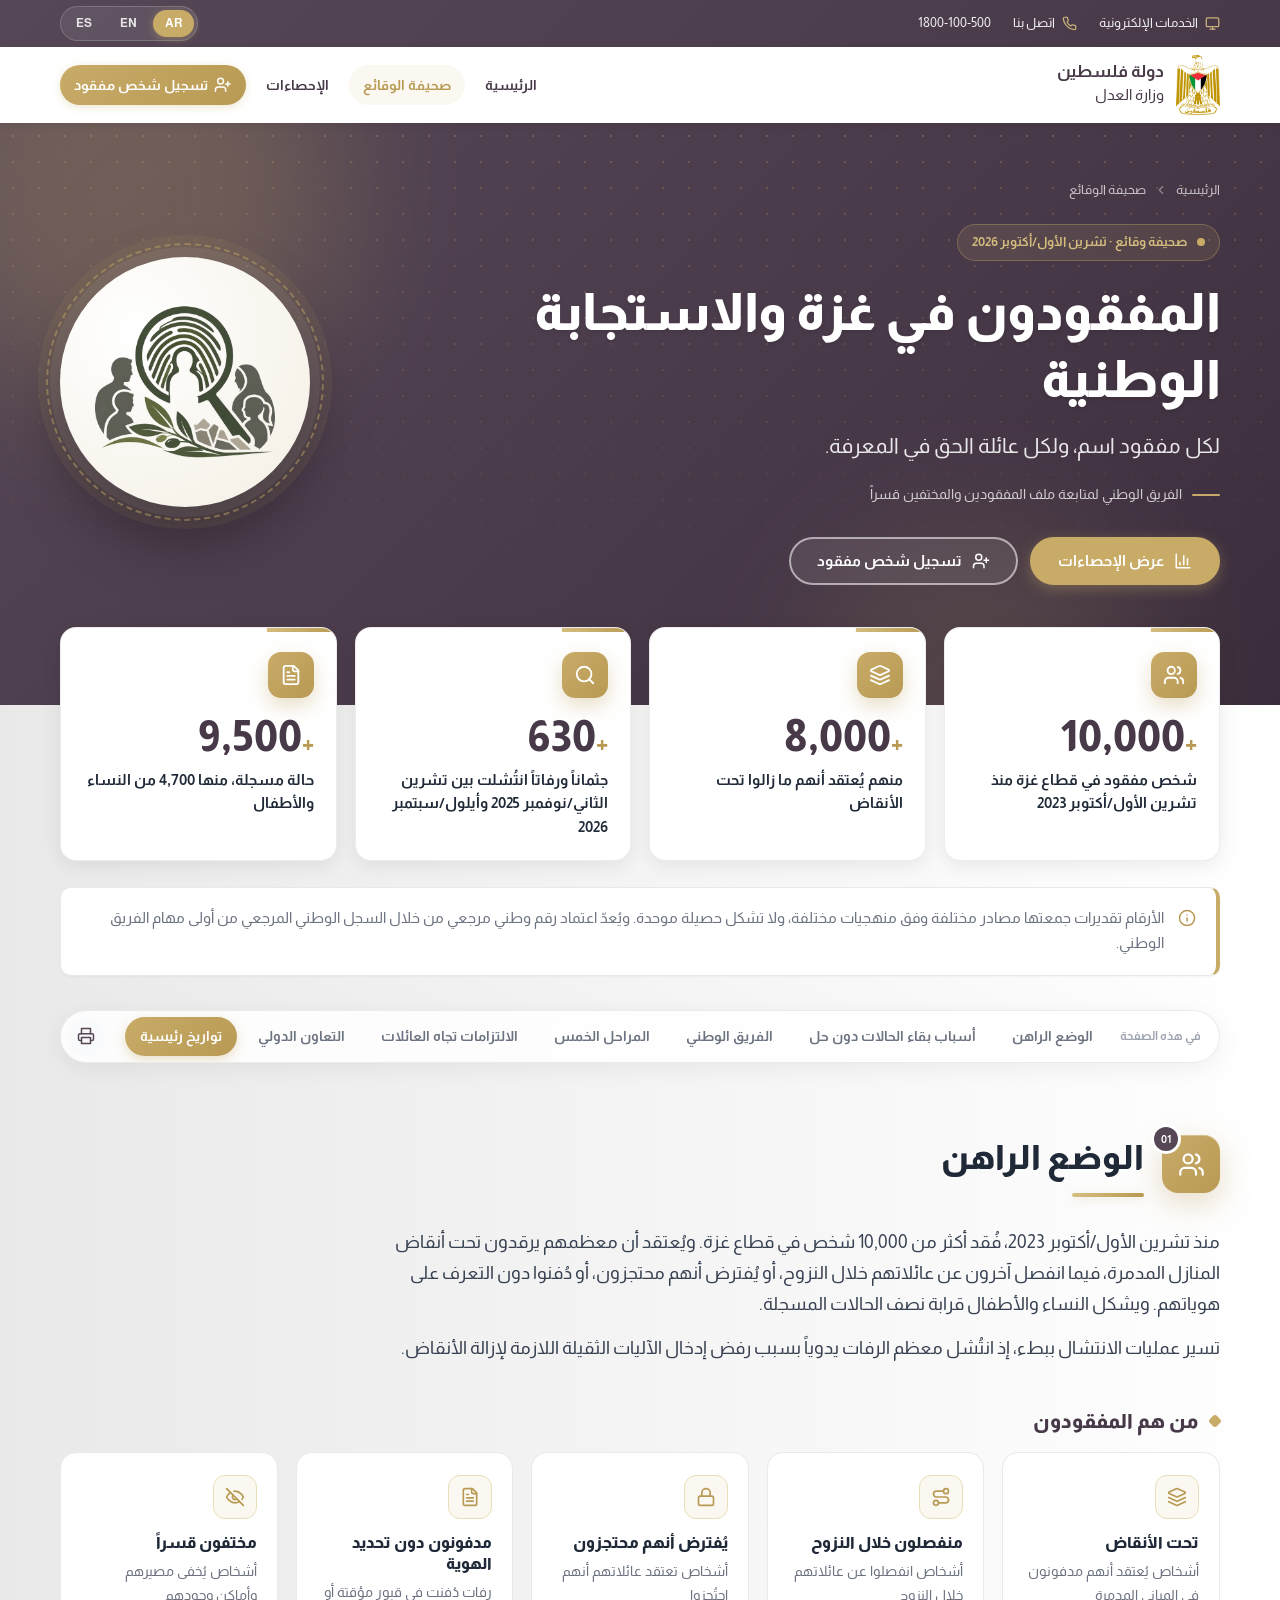
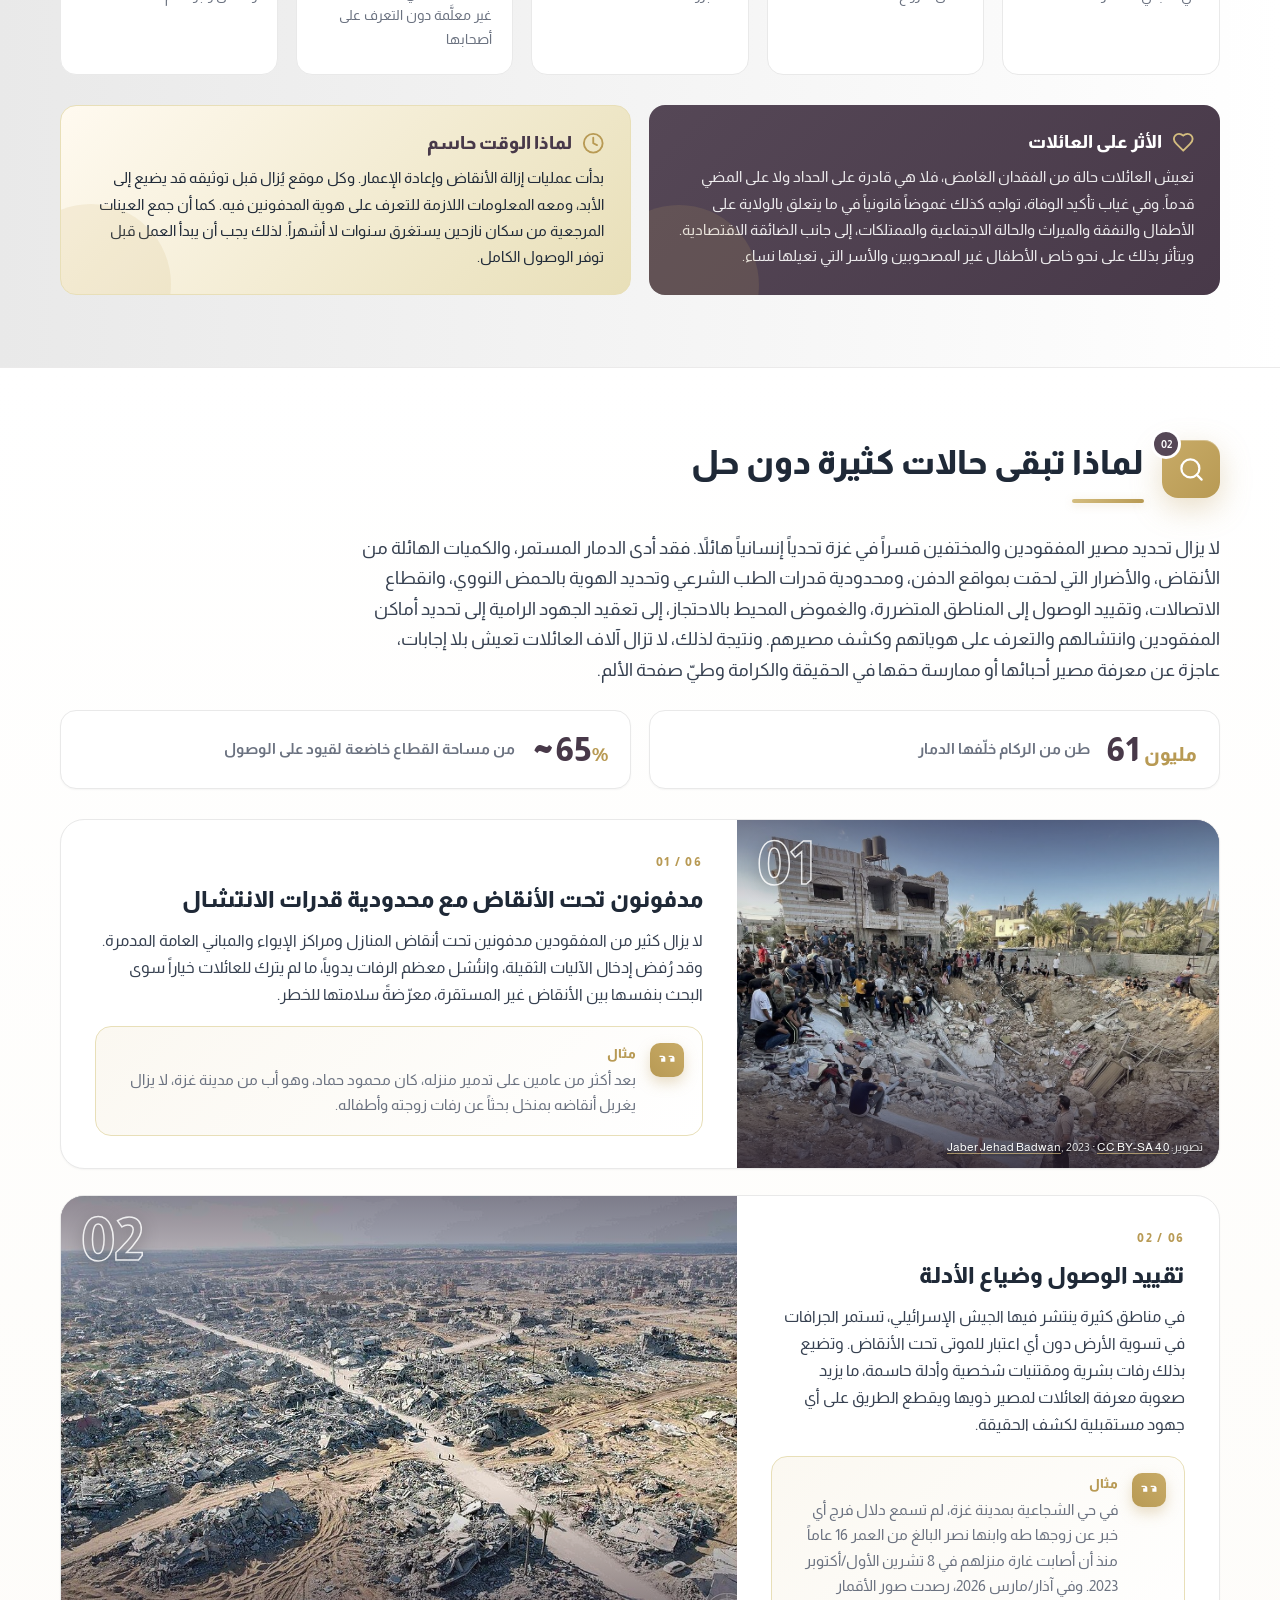
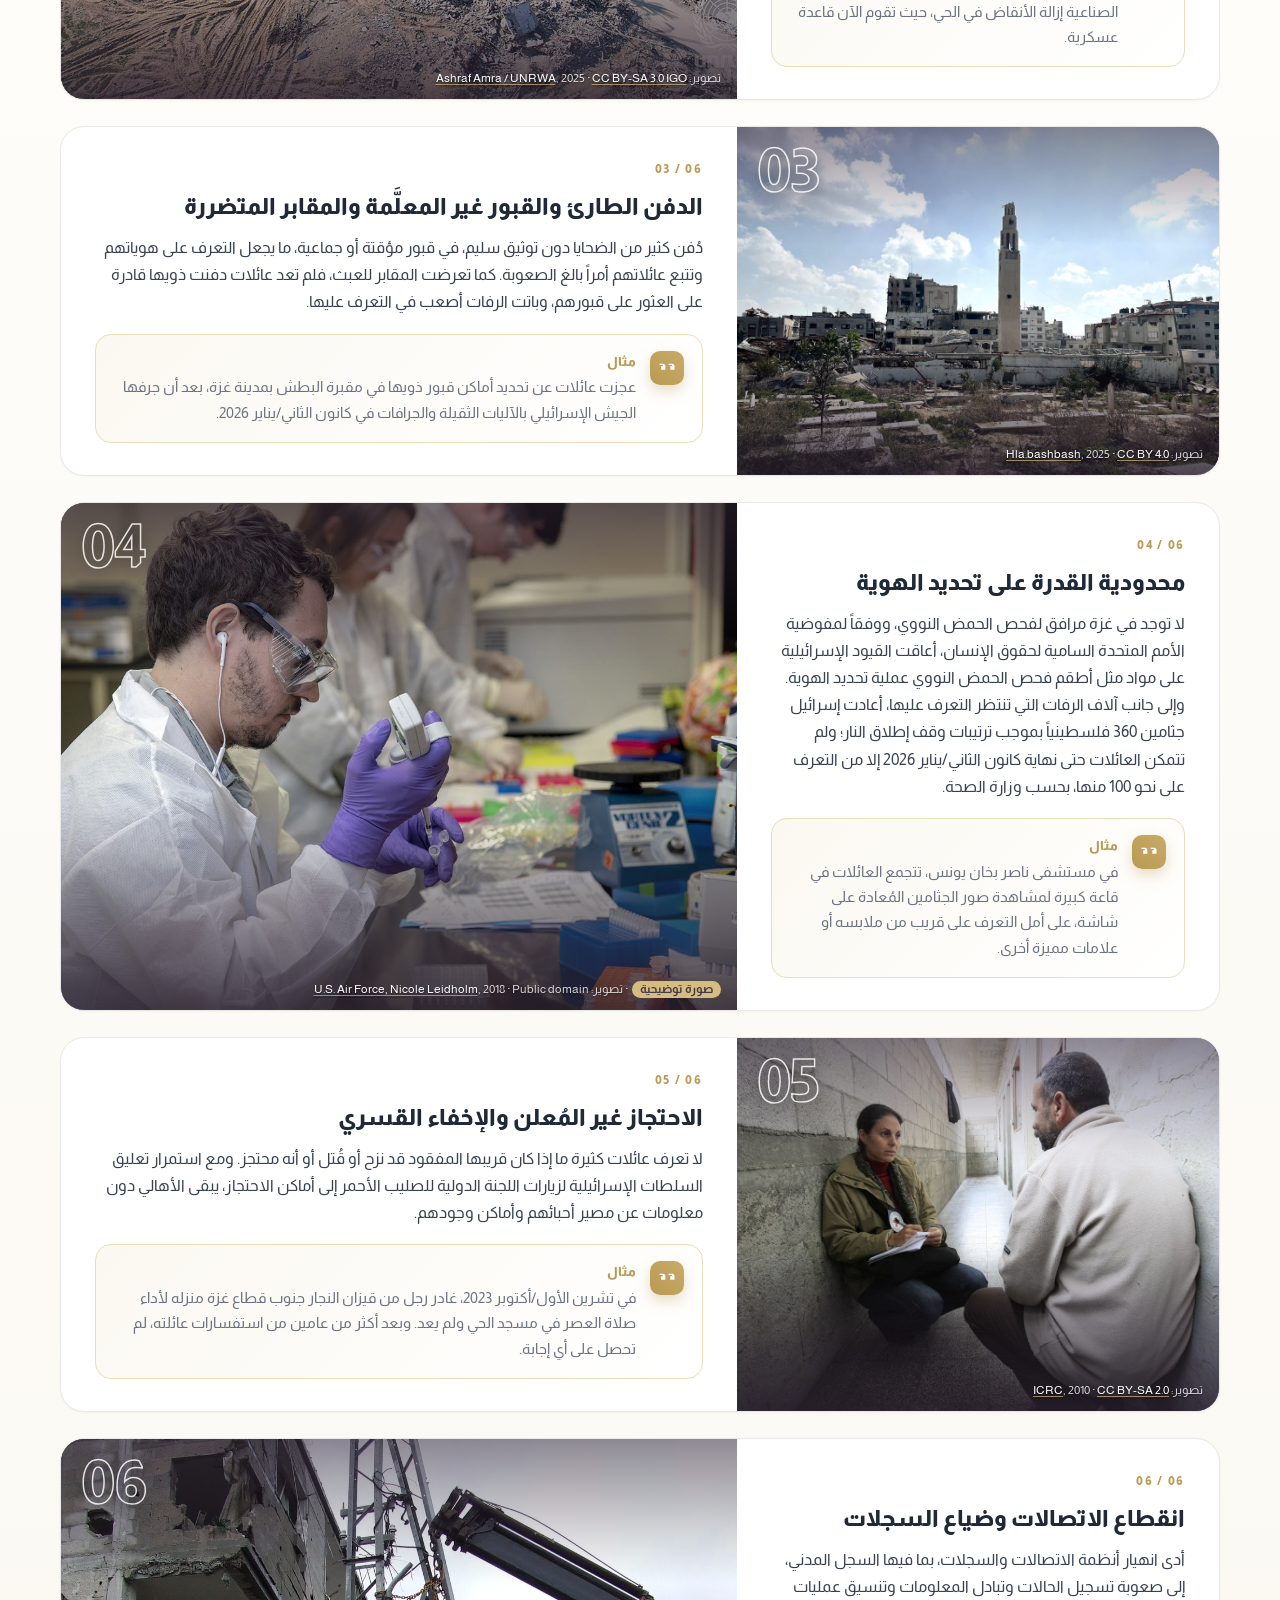
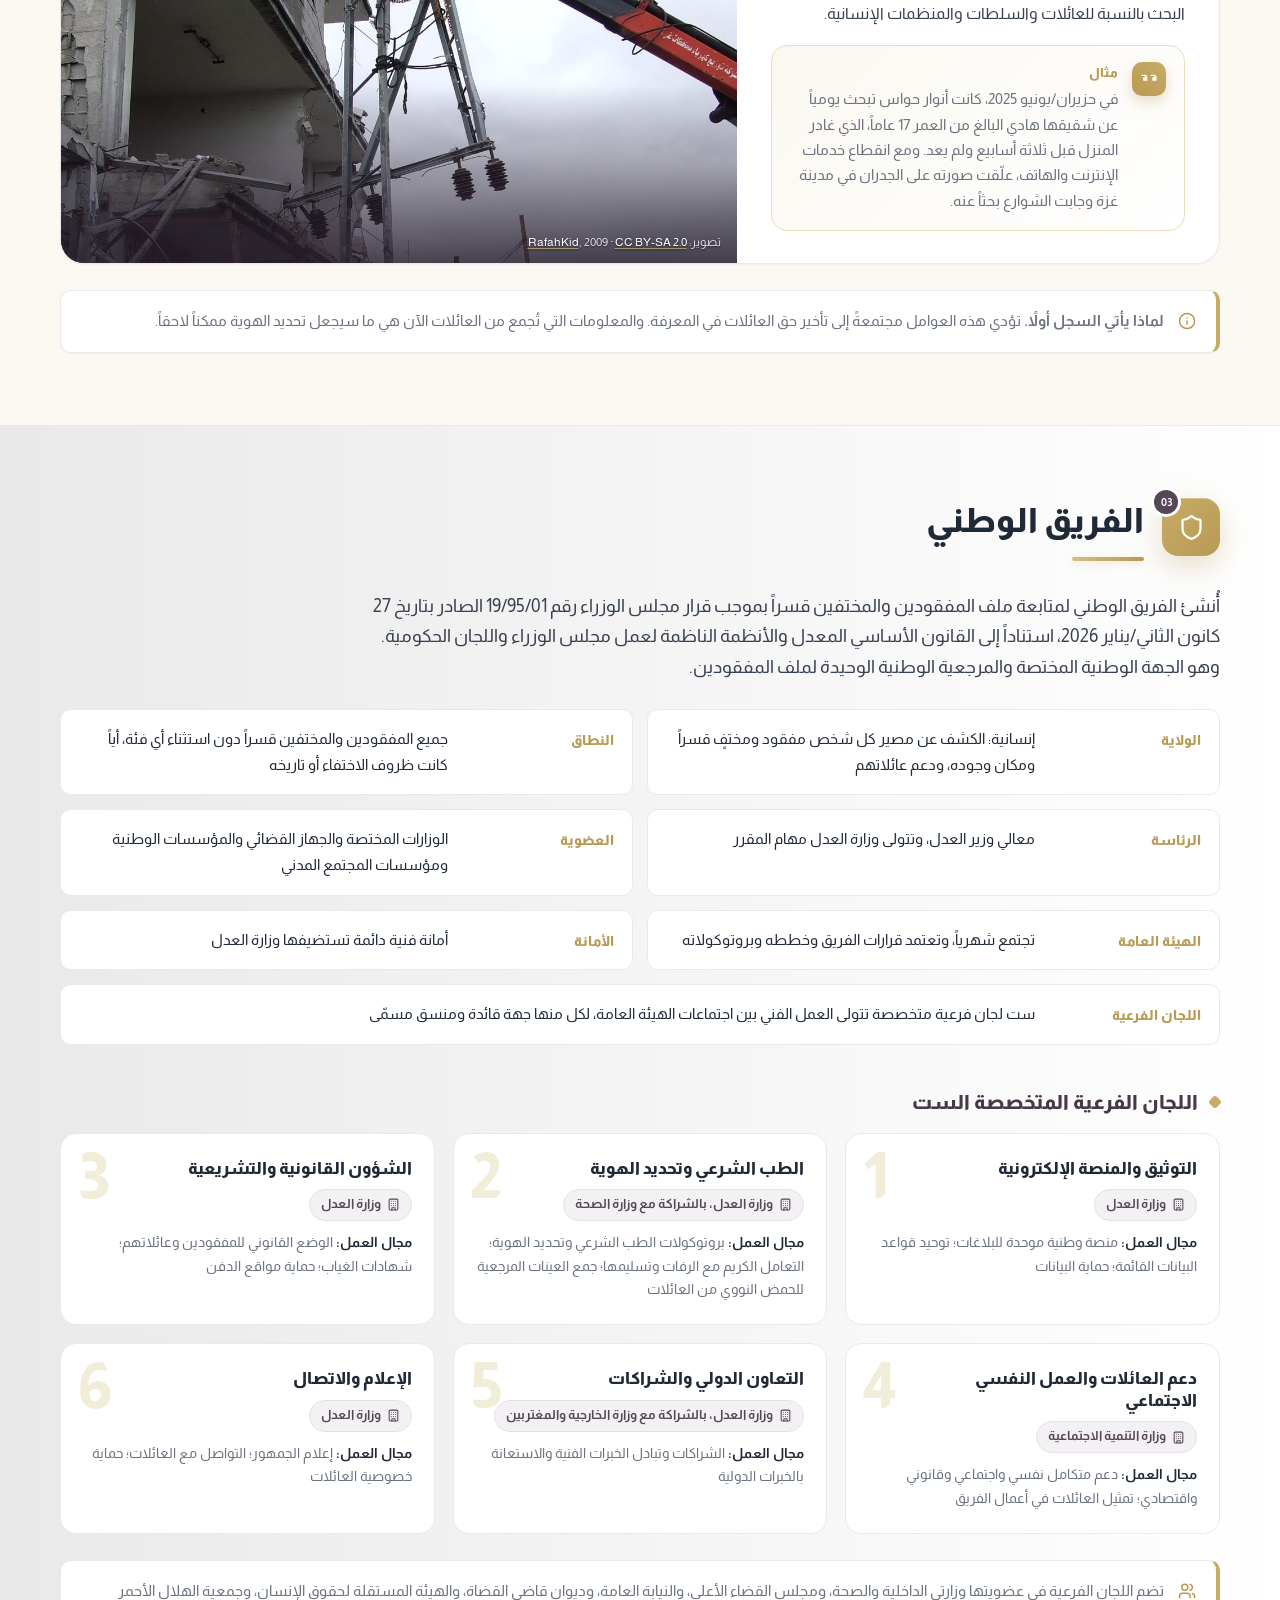
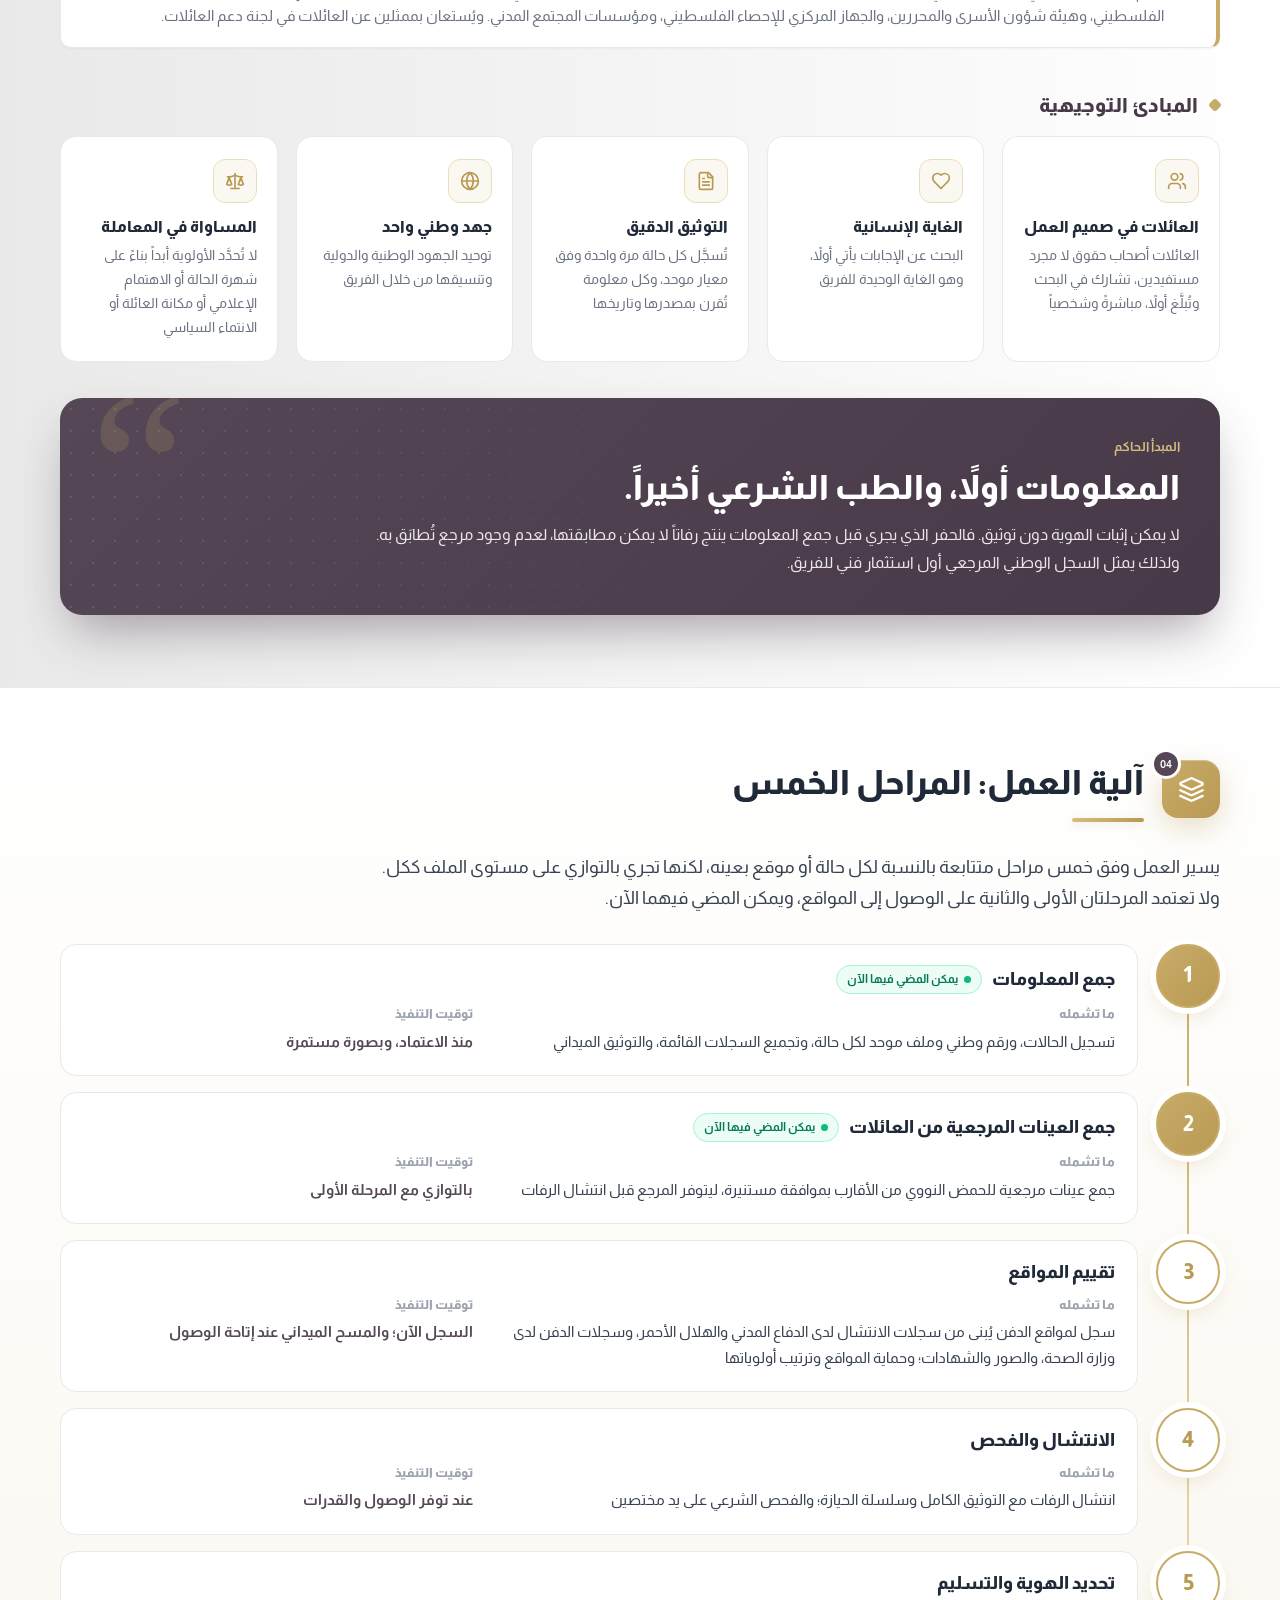
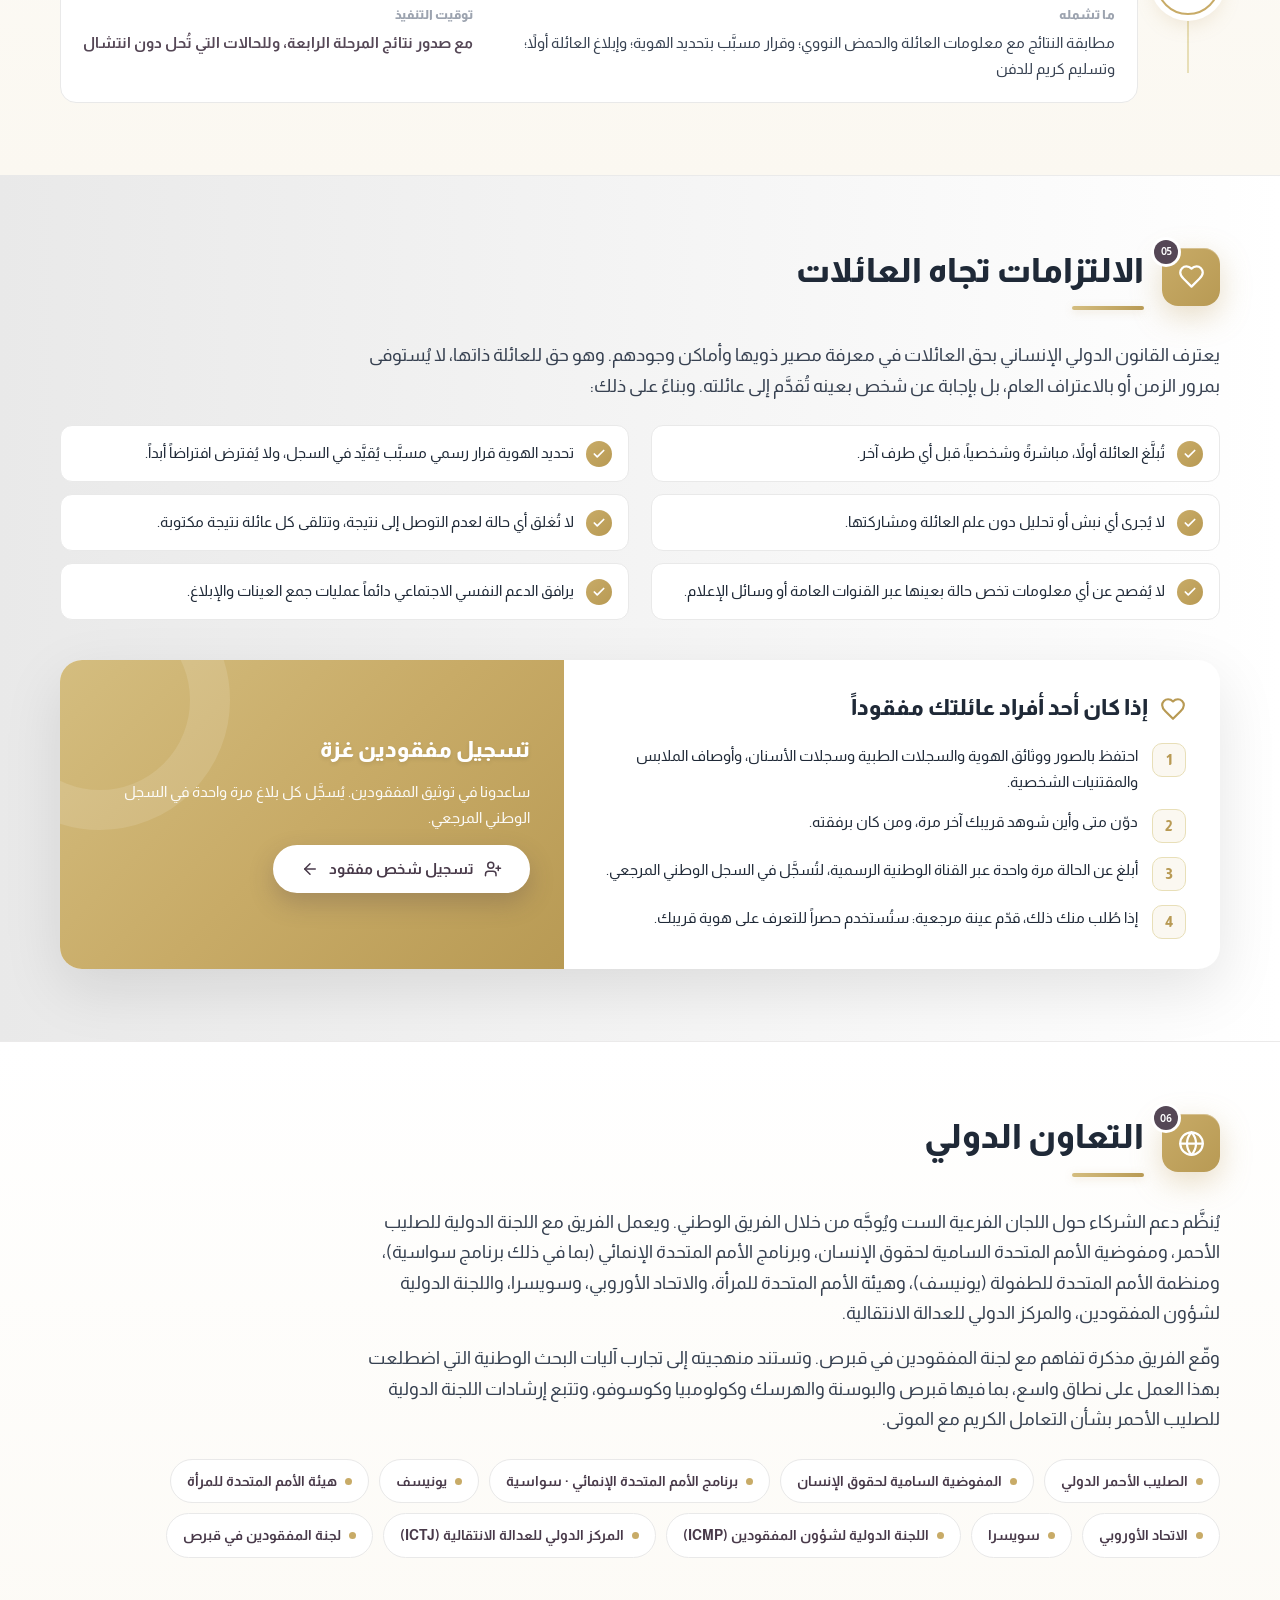
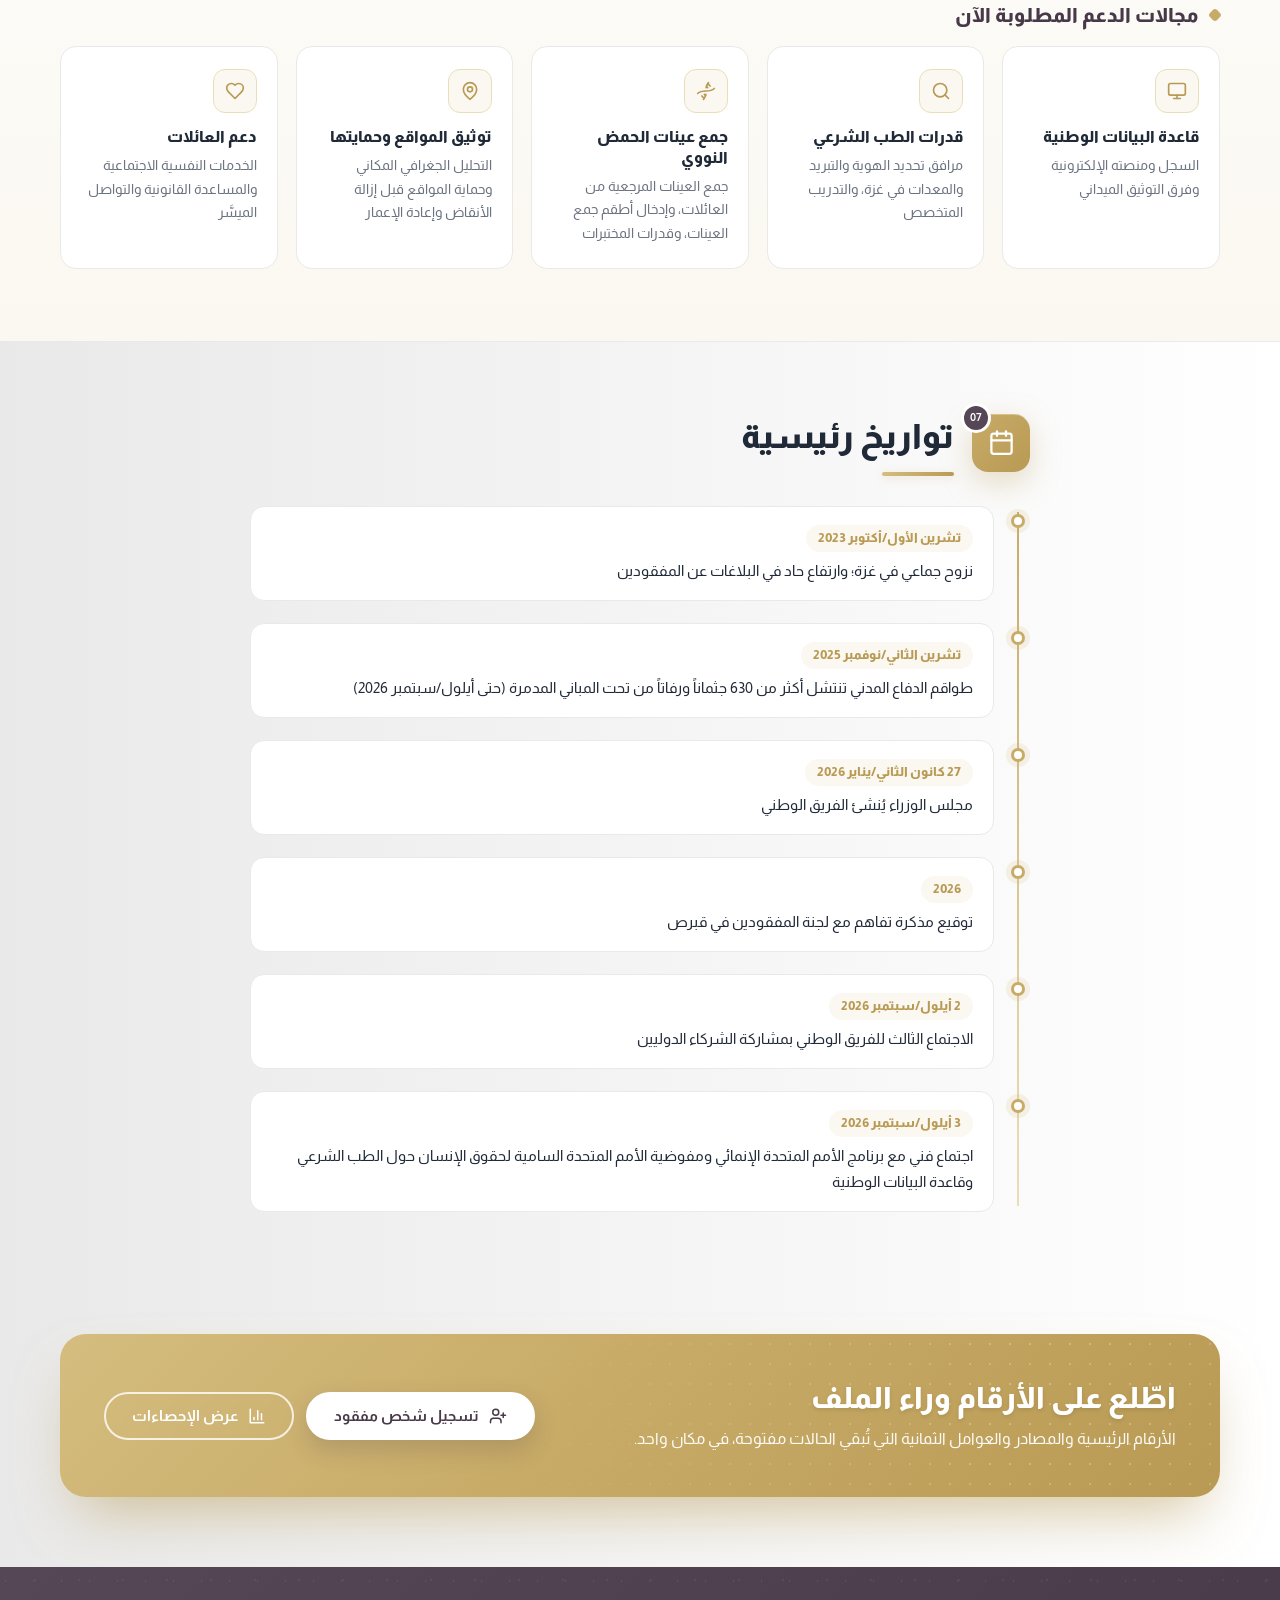
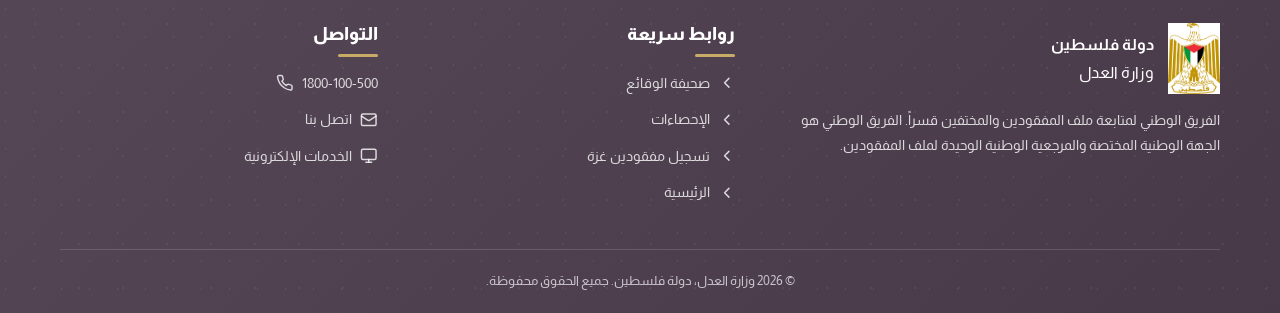
==== national-team-missing-persons/index.html @ a4e30861 "Temporary preview of the National Team missing persons pages" ====
<!doctype html>
<html lang="ar" dir="rtl">
<head>
<meta charset="utf-8">
<meta name="robots" content="noindex, nofollow">
<meta name="viewport" content="width=device-width, initial-scale=1">
<title>المفقودون في غزة: صحيفة وقائع | وزارة العدل, دولة فلسطين</title>
<meta name="description" content="صحيفة وقائع حول المفقودين في غزة والاستجابة الوطنية التي يقودها الفريق الوطني لمتابعة ملف المفقودين والمختفين قسراً، وزارة العدل، دولة فلسطين.">
<meta name="theme-color" content="#554756">
<meta property="og:title" content="المفقودون في غزة: صحيفة وقائع">
<meta property="og:description" content="صحيفة وقائع حول المفقودين في غزة والاستجابة الوطنية التي يقودها الفريق الوطني لمتابعة ملف المفقودين والمختفين قسراً، وزارة العدل، دولة فلسطين.">
<meta property="og:image" content="../assets/img/national-team-logo.png">
<link rel="canonical" href="https://moj.pna.ps/national-team-missing-persons">
<link rel="alternate" hreflang="ar" href="https://moj.pna.ps/national-team-missing-persons">
<link rel="alternate" hreflang="en" href="https://moj.pna.ps/en/national-team-missing-persons">
<link rel="alternate" hreflang="es" href="https://moj.pna.ps/es/national-team-missing-persons">
<link rel="alternate" hreflang="x-default" href="https://moj.pna.ps/national-team-missing-persons">
<link rel="icon" href="../assets/img/coat-of-arms.png">
<!-- Almarai is already self-hosted on moj.pna.ps; this link is only for standalone use -->
<link rel="preconnect" href="https://fonts.googleapis.com">
<link rel="preconnect" href="https://fonts.gstatic.com" crossorigin>
<link rel="stylesheet" href="https://fonts.googleapis.com/css2?family=Almarai:wght@300;400;700;800&display=swap">
<link rel="stylesheet" href="../assets/css/missing-persons.css">
<script src="../assets/js/missing-persons.js" defer></script>
<style>html{scroll-behavior:smooth}body{margin:0;background:#fff}</style>
</head>
<body>
<div class="mp" lang="ar" dir="rtl" data-locale="en-US">
<div class="mp-progress" aria-hidden="true"><span></span></div>
<a class="mp-skip" href="#mp-content">انتقل إلى المحتوى</a>
<!-- SHELL:START (standalone header; remove when the page is placed inside the site layout) -->
<div class="mp-topbar"><div class="mp-container">
  <div class="mp-topbar-links">
    <a href="https://eservices.moj.pna.ps" rel="noopener"><svg class="mp-icon" viewBox="0 0 24 24" aria-hidden="true" focusable="false"><rect width="20" height="14" x="2" y="3" rx="2"/><path d="M8 21h8"/><path d="M12 17v4"/></svg>الخدمات الإلكترونية</a>
    <a href="https://moj.pna.ps/Contact-Us"><svg class="mp-icon" viewBox="0 0 24 24" aria-hidden="true" focusable="false"><path d="M22 16.92v3a2 2 0 0 1-2.18 2 19.79 19.79 0 0 1-8.63-3.07 19.5 19.5 0 0 1-6-6 19.79 19.79 0 0 1-3.07-8.67A2 2 0 0 1 4.11 2h3a2 2 0 0 1 2 1.72 12.84 12.84 0 0 0 .7 2.81 2 2 0 0 1-.45 2.11L8.09 9.91a16 16 0 0 0 6 6l1.27-1.27a2 2 0 0 1 2.11-.45 12.84 12.84 0 0 0 2.81.7A2 2 0 0 1 22 16.92z"/></svg>اتصل بنا</a>
    <a href="tel:1800100500" dir="ltr">1800-100-500</a>
  </div>
  <nav class="mp-lang" aria-label="اللغة"><a href="../national-team-missing-persons/" hreflang="ar" lang="ar" aria-current="true" title="العربية">AR</a><a href="../en/national-team-missing-persons/" hreflang="en" lang="en" title="English">EN</a><a href="../es/national-team-missing-persons/" hreflang="es" lang="es" title="Español">ES</a></nav>
</div></div>
<header class="mp-header"><div class="mp-container">
  <a class="mp-brand" href="https://moj.pna.ps/"><img src="../assets/img/coat-of-arms.png" alt="" width="44" height="60"><span><strong>دولة فلسطين</strong><span>وزارة العدل</span></span></a>
  <nav class="mp-nav" aria-label="الرئيسية">
    <a href="https://moj.pna.ps/">الرئيسية</a>
    <a href="../national-team-missing-persons/" aria-current="page">صحيفة الوقائع</a>
    <a href="../national-team-missing-persons-statistics/">الإحصاءات</a>
    <a class="mp-nav-cta" href="https://moj.pna.ps/gaza-lost-people"><svg class="mp-icon" viewBox="0 0 24 24" aria-hidden="true" focusable="false"><path d="M16 21v-2a4 4 0 0 0-4-4H6a4 4 0 0 0-4 4v2"/><circle cx="9" cy="7" r="4"/><path d="M19 8v6"/><path d="M22 11h-6"/></svg><span>تسجيل شخص مفقود</span></a>
  </nav>
</div></header>
<!-- SHELL:END -->

<section class="mp-hero">
  <span class="mp-hero-glow g1"></span><span class="mp-hero-glow g2"></span>
  <div class="mp-container">
    <div class="mp-hero-text">
      <nav class="mp-crumbs" aria-label="breadcrumb"><a href="https://moj.pna.ps/">الرئيسية</a><svg class="mp-icon mp-flip" viewBox="0 0 24 24" aria-hidden="true" focusable="false"><path d="m9 18 6-6-6-6"/></svg><span aria-current="page">صحيفة الوقائع</span></nav>
      <span class="mp-eyebrow">صحيفة وقائع · تشرين الأول/أكتوبر 2026</span>
      <h1>المفقودون في غزة والاستجابة الوطنية</h1>
      <p class="mp-hero-tag">لكل مفقود اسم، ولكل عائلة الحق في المعرفة.</p>
      <p class="mp-hero-team">الفريق الوطني لمتابعة ملف المفقودين والمختفين قسراً</p>
      <div class="mp-hero-actions"><a class="mp-btn" href="../national-team-missing-persons-statistics/"><svg class="mp-icon" viewBox="0 0 24 24" aria-hidden="true" focusable="false"><path d="M3 3v18h18"/><path d="M18 17V9"/><path d="M13 17V5"/><path d="M8 17v-3"/></svg>عرض الإحصاءات</a><a class="mp-btn mp-btn-ghost" href="https://moj.pna.ps/gaza-lost-people"><svg class="mp-icon" viewBox="0 0 24 24" aria-hidden="true" focusable="false"><path d="M16 21v-2a4 4 0 0 0-4-4H6a4 4 0 0 0-4 4v2"/><circle cx="9" cy="7" r="4"/><path d="M19 8v6"/><path d="M22 11h-6"/></svg>تسجيل شخص مفقود</a></div>
      
    </div>
    <div class="mp-hero-logo-wrap"><div class="mp-hero-logo"><picture><source srcset="../assets/img/national-team-logo.webp" type="image/webp"><img src="../assets/img/national-team-logo.png" alt="الفريق الوطني لمتابعة ملف المفقودين والمختفين قسراً" width="560" height="560"></picture></div></div>
  </div>
</section>
<div class="mp-container">
  <div class="mp-kpis"><article class="mp-kpi" data-reveal style="--i:0"><div class="mp-kpi-icon"><svg class="mp-icon" viewBox="0 0 24 24" aria-hidden="true" focusable="false"><path d="M16 21v-2a4 4 0 0 0-4-4H6a4 4 0 0 0-4 4v2"/><circle cx="9" cy="7" r="4"/><path d="M22 21v-2a4 4 0 0 0-3-3.87"/><path d="M16 3.13a4 4 0 0 1 0 7.75"/></svg></div><span class="mp-num" data-count="10000" data-prefix="" data-suffix="+">10,000<small>+</small></span><p class="mp-kpi-label">شخص مفقود في قطاع غزة منذ تشرين الأول/أكتوبر 2023</p></article><article class="mp-kpi" data-reveal style="--i:1"><div class="mp-kpi-icon"><svg class="mp-icon" viewBox="0 0 24 24" aria-hidden="true" focusable="false"><path d="m12.83 2.18a2 2 0 0 0-1.66 0L2.6 6.08a1 1 0 0 0 0 1.83l8.58 3.91a2 2 0 0 0 1.66 0l8.58-3.9a1 1 0 0 0 0-1.83Z"/><path d="m22 17.65-9.17 4.16a2 2 0 0 1-1.66 0L2 17.65"/><path d="m22 12.65-9.17 4.16a2 2 0 0 1-1.66 0L2 12.65"/></svg></div><span class="mp-num" data-count="8000" data-prefix="" data-suffix="+">8,000<small>+</small></span><p class="mp-kpi-label">منهم يُعتقد أنهم ما زالوا تحت الأنقاض</p></article><article class="mp-kpi" data-reveal style="--i:2"><div class="mp-kpi-icon"><svg class="mp-icon" viewBox="0 0 24 24" aria-hidden="true" focusable="false"><circle cx="11" cy="11" r="8"/><path d="m21 21-4.3-4.3"/></svg></div><span class="mp-num" data-count="630" data-prefix="" data-suffix="+">630<small>+</small></span><p class="mp-kpi-label">جثماناً ورفاتاً انتُشلت بين تشرين الثاني/نوفمبر 2025 وأيلول/سبتمبر 2026</p></article><article class="mp-kpi" data-reveal style="--i:3"><div class="mp-kpi-icon"><svg class="mp-icon" viewBox="0 0 24 24" aria-hidden="true" focusable="false"><path d="M15 2H6a2 2 0 0 0-2 2v16a2 2 0 0 0 2 2h12a2 2 0 0 0 2-2V7Z"/><path d="M14 2v4a2 2 0 0 0 2 2h4"/><path d="M16 13H8"/><path d="M16 17H8"/><path d="M10 9H8"/></svg></div><span class="mp-num" data-count="9500" data-prefix="" data-suffix="+">9,500<small>+</small></span><p class="mp-kpi-label">حالة مسجلة، منها 4,700 من النساء والأطفال</p></article></div>
  <p class="mp-note" data-reveal><svg class="mp-icon" viewBox="0 0 24 24" aria-hidden="true" focusable="false"><circle cx="12" cy="12" r="10"/><path d="M12 16v-4"/><path d="M12 8h.01"/></svg><span>الأرقام تقديرات جمعتها مصادر مختلفة وفق منهجيات مختلفة، ولا تشكل حصيلة موحدة. ويُعدّ اعتماد رقم وطني مرجعي من خلال السجل الوطني المرجعي من أولى مهام الفريق الوطني.</span></p>
</div>
<nav class="mp-toc" aria-label="في هذه الصفحة"><div class="mp-container"><div class="mp-toc-inner"><span class="mp-toc-label">في هذه الصفحة</span><a href="#situation">الوضع الراهن</a><a href="#unresolved">أسباب بقاء الحالات دون حل</a><a href="#national-team">الفريق الوطني</a><a href="#phases">المراحل الخمس</a><a href="#families">الالتزامات تجاه العائلات</a><a href="#cooperation">التعاون الدولي</a><a href="#key-dates">تواريخ رئيسية</a><span class="mp-toc-tools"><button type="button" class="mp-iconbtn" data-print title="طباعة / حفظ بصيغة PDF" aria-label="طباعة / حفظ بصيغة PDF"><svg class="mp-icon" viewBox="0 0 24 24" aria-hidden="true" focusable="false"><path d="M6 9V2h12v7"/><path d="M6 18H4a2 2 0 0 1-2-2v-5a2 2 0 0 1 2-2h16a2 2 0 0 1 2 2v5a2 2 0 0 1-2 2h-2"/><rect x="6" y="14" width="12" height="8"/></svg></button></span></div></div></nav>
<main id="mp-content" class="mp-main">
<section id="situation" class="mp-section"><div class="mp-container">
  <div class="mp-head" data-reveal><div class="mp-head-icon"><svg class="mp-icon" viewBox="0 0 24 24" aria-hidden="true" focusable="false"><path d="M16 21v-2a4 4 0 0 0-4-4H6a4 4 0 0 0-4 4v2"/><circle cx="9" cy="7" r="4"/><path d="M22 21v-2a4 4 0 0 0-3-3.87"/><path d="M16 3.13a4 4 0 0 1 0 7.75"/></svg><b>01</b></div><div><h2>الوضع الراهن</h2><span class="mp-divider"></span></div></div>
  <p class="mp-lead" data-reveal>منذ تشرين الأول/أكتوبر 2023، فُقد أكثر من 10,000 شخص في قطاع غزة. ويُعتقد أن معظمهم يرقدون تحت أنقاض المنازل المدمرة، فيما انفصل آخرون عن عائلاتهم خلال النزوح، أو يُفترض أنهم محتجزون، أو دُفنوا دون التعرف على هوياتهم. ويشكل النساء والأطفال قرابة نصف الحالات المسجلة.</p><p class="mp-lead" data-reveal>تسير عمليات الانتشال ببطء، إذ انتُشل معظم الرفات يدوياً بسبب رفض إدخال الآليات الثقيلة اللازمة لإزالة الأنقاض.</p>
  <h3 class="mp-h3" data-reveal>من هم المفقودون</h3>
  <div class="mp-grid mp-g5"><div class="mp-tile" data-reveal style="--i:0"><div class="mp-tile-icon"><svg class="mp-icon" viewBox="0 0 24 24" aria-hidden="true" focusable="false"><path d="m12.83 2.18a2 2 0 0 0-1.66 0L2.6 6.08a1 1 0 0 0 0 1.83l8.58 3.91a2 2 0 0 0 1.66 0l8.58-3.9a1 1 0 0 0 0-1.83Z"/><path d="m22 17.65-9.17 4.16a2 2 0 0 1-1.66 0L2 17.65"/><path d="m22 12.65-9.17 4.16a2 2 0 0 1-1.66 0L2 12.65"/></svg></div><h4>تحت الأنقاض</h4><p>أشخاص يُعتقد أنهم مدفونون في المباني المدمرة</p></div><div class="mp-tile" data-reveal style="--i:1"><div class="mp-tile-icon"><svg class="mp-icon" viewBox="0 0 24 24" aria-hidden="true" focusable="false"><circle cx="6" cy="19" r="3"/><path d="M9 19h8.5a3.5 3.5 0 0 0 0-7h-11a3.5 3.5 0 0 1 0-7H15"/><circle cx="18" cy="5" r="3"/></svg></div><h4>منفصلون خلال النزوح</h4><p>أشخاص انفصلوا عن عائلاتهم خلال النزوح</p></div><div class="mp-tile" data-reveal style="--i:2"><div class="mp-tile-icon"><svg class="mp-icon" viewBox="0 0 24 24" aria-hidden="true" focusable="false"><rect width="18" height="11" x="3" y="11" rx="2"/><path d="M7 11V7a5 5 0 0 1 10 0v4"/></svg></div><h4>يُفترض أنهم محتجزون</h4><p>أشخاص تعتقد عائلاتهم أنهم احتُجزوا</p></div><div class="mp-tile" data-reveal style="--i:3"><div class="mp-tile-icon"><svg class="mp-icon" viewBox="0 0 24 24" aria-hidden="true" focusable="false"><path d="M15 2H6a2 2 0 0 0-2 2v16a2 2 0 0 0 2 2h12a2 2 0 0 0 2-2V7Z"/><path d="M14 2v4a2 2 0 0 0 2 2h4"/><path d="M16 13H8"/><path d="M16 17H8"/><path d="M10 9H8"/></svg></div><h4>مدفونون دون تحديد الهوية</h4><p>رفات دُفنت في قبور مؤقتة أو غير معلَّمة دون التعرف على أصحابها</p></div><div class="mp-tile" data-reveal style="--i:4"><div class="mp-tile-icon"><svg class="mp-icon" viewBox="0 0 24 24" aria-hidden="true" focusable="false"><path d="M9.88 9.88a3 3 0 1 0 4.24 4.24"/><path d="M10.73 5.08A10.43 10.43 0 0 1 12 5c7 0 10 7 10 7a13.16 13.16 0 0 1-1.67 2.68"/><path d="M6.61 6.61A13.53 13.53 0 0 0 2 12s3 7 10 7a9.74 9.74 0 0 0 5.39-1.61"/><path d="m2 2 20 20"/></svg></div><h4>مختفون قسراً</h4><p>أشخاص يُخفى مصيرهم وأماكن وجودهم</p></div></div>
  <div class="mp-callouts">
    <div class="mp-callout mp-callout-plum" data-reveal><h3><svg class="mp-icon" viewBox="0 0 24 24" aria-hidden="true" focusable="false"><path d="M19 14c1.49-1.46 3-3.21 3-5.5A5.5 5.5 0 0 0 16.5 3c-1.76 0-3 .5-4.5 2-1.5-1.5-2.74-2-4.5-2A5.5 5.5 0 0 0 2 8.5c0 2.3 1.5 4.05 3 5.5l7 7Z"/></svg>الأثر على العائلات</h3><p>تعيش العائلات حالة من الفقدان الغامض، فلا هي قادرة على الحداد ولا على المضي قدماً. وفي غياب تأكيد الوفاة، تواجه كذلك غموضاً قانونياً في ما يتعلق بالولاية على الأطفال والنفقة والميراث والحالة الاجتماعية والممتلكات، إلى جانب الضائقة الاقتصادية. ويتأثر بذلك على نحو خاص الأطفال غير المصحوبين والأسر التي تعيلها نساء.</p></div>
    <div class="mp-callout mp-callout-gold" data-reveal style="--i:1"><h3><svg class="mp-icon" viewBox="0 0 24 24" aria-hidden="true" focusable="false"><circle cx="12" cy="12" r="10"/><path d="M12 6v6l4 2"/></svg>لماذا الوقت حاسم</h3><p>بدأت عمليات إزالة الأنقاض وإعادة الإعمار. وكل موقع يُزال قبل توثيقه قد يضيع إلى الأبد، ومعه المعلومات اللازمة للتعرف على هوية المدفونين فيه. كما أن جمع العينات المرجعية من سكان نازحين يستغرق سنوات لا أشهراً. لذلك يجب أن يبدأ العمل قبل توفر الوصول الكامل.</p></div>
  </div>
</div></section>

<section id="unresolved" class="mp-section mp-section-alt"><div class="mp-container">
  <div class="mp-head" data-reveal><div class="mp-head-icon"><svg class="mp-icon" viewBox="0 0 24 24" aria-hidden="true" focusable="false"><circle cx="11" cy="11" r="8"/><path d="m21 21-4.3-4.3"/></svg><b>02</b></div><div><h2>لماذا تبقى حالات كثيرة دون حل</h2><span class="mp-divider"></span></div></div>
  <p class="mp-lead" data-reveal>لا يزال تحديد مصير المفقودين والمختفين قسراً في غزة تحدياً إنسانياً هائلاً. فقد أدى الدمار المستمر، والكميات الهائلة من الأنقاض، والأضرار التي لحقت بمواقع الدفن، ومحدودية قدرات الطب الشرعي وتحديد الهوية بالحمض النووي، وانقطاع الاتصالات، وتقييد الوصول إلى المناطق المتضررة، والغموض المحيط بالاحتجاز، إلى تعقيد الجهود الرامية إلى تحديد أماكن المفقودين وانتشالهم والتعرف على هوياتهم وكشف مصيرهم. ونتيجة لذلك، لا تزال آلاف العائلات تعيش بلا إجابات، عاجزة عن معرفة مصير أحبائها أو ممارسة حقها في الحقيقة والكرامة وطيّ صفحة الألم.</p>
  <div class="mp-grid mp-g2" style="margin-top:24px"><div class="mp-mini" data-reveal style="--i:0"><span class="mp-num" data-count="61" data-prefix="" data-suffix=" مليون">61<small> مليون</small></span><p>طن من الركام خلّفها الدمار</p></div><div class="mp-mini" data-reveal style="--i:1"><span class="mp-num" data-count="65" data-prefix="~" data-suffix="%">~65<small>%</small></span><p>من مساحة القطاع خاضعة لقيود على الوصول</p></div></div>
  <div class="mp-factors"><article class="mp-fcard" data-reveal><figure class="mp-fcard-media"><img src="../assets/img/factors/families.jpg" alt="مدفونون تحت الأنقاض مع محدودية قدرات الانتشال" width="1200" height="800" loading="lazy" decoding="async"><span class="mp-fcard-n" aria-hidden="true">01</span><figcaption class="mp-credit">تصوير: <a href="https://commons.wikimedia.org/wiki/File:People_from_Gaza_gathered_around_the_rubble_of_a_house_destroyed_by_an_airstrike_in_Gaza_war_23-25.jpg" target="_blank" rel="noopener">Jaber Jehad Badwan</a>, 2023 · <a href="https://creativecommons.org/licenses/by-sa/4.0/" target="_blank" rel="noopener license">CC BY-SA 4.0</a></figcaption></figure><div class="mp-fcard-body"><span class="mp-fcard-k">01 / 06</span><h3>مدفونون تحت الأنقاض مع محدودية قدرات الانتشال</h3><p>لا يزال كثير من المفقودين مدفونين تحت أنقاض المنازل ومراكز الإيواء والمباني العامة المدمرة. وقد رُفض إدخال الآليات الثقيلة، وانتُشل معظم الرفات يدوياً، ما لم يترك للعائلات خياراً سوى البحث بنفسها بين الأنقاض غير المستقرة، معرّضةً سلامتها للخطر.</p><blockquote class="mp-example"><svg class="mp-quote" viewBox="0 0 24 24" aria-hidden="true"><path d="M10 7H6a3 3 0 0 0-3 3v4h5v-4H5.5A1.5 1.5 0 0 1 7 8.5h3zm11 0h-4a3 3 0 0 0-3 3v4h5v-4h-2.5A1.5 1.5 0 0 1 18 8.5h3z"/></svg><span><strong>مثال</strong>بعد أكثر من عامين على تدمير منزله، كان محمود حماد، وهو أب من مدينة غزة، لا يزال يغربل أنقاضه بمنخل بحثاً عن رفات زوجته وأطفاله.</span></blockquote></div></article><article class="mp-fcard" data-reveal><figure class="mp-fcard-media"><img src="../assets/img/factors/levelled.jpg" alt="تقييد الوصول وضياع الأدلة" width="1200" height="800" loading="lazy" decoding="async"><span class="mp-fcard-n" aria-hidden="true">02</span><figcaption class="mp-credit">تصوير: <a href="https://commons.wikimedia.org/wiki/File:An_aerial_view_showing_destruction_in_Rafah_after_Israeli_forces_withdrawal_and_as_the_ceasefire_took_hold,_Gaza_Strip.jpg" target="_blank" rel="noopener">Ashraf Amra / UNRWA</a>, 2025 · <a href="https://creativecommons.org/licenses/by-sa/3.0/igo/" target="_blank" rel="noopener license">CC BY-SA 3.0 IGO</a></figcaption></figure><div class="mp-fcard-body"><span class="mp-fcard-k">02 / 06</span><h3>تقييد الوصول وضياع الأدلة</h3><p>في مناطق كثيرة ينتشر فيها الجيش الإسرائيلي، تستمر الجرافات في تسوية الأرض دون أي اعتبار للموتى تحت الأنقاض. وتضيع بذلك رفات بشرية ومقتنيات شخصية وأدلة حاسمة، ما يزيد صعوبة معرفة العائلات لمصير ذويها ويقطع الطريق على أي جهود مستقبلية لكشف الحقيقة.</p><blockquote class="mp-example"><svg class="mp-quote" viewBox="0 0 24 24" aria-hidden="true"><path d="M10 7H6a3 3 0 0 0-3 3v4h5v-4H5.5A1.5 1.5 0 0 1 7 8.5h3zm11 0h-4a3 3 0 0 0-3 3v4h5v-4h-2.5A1.5 1.5 0 0 1 18 8.5h3z"/></svg><span><strong>مثال</strong>في حي الشجاعية بمدينة غزة، لم تسمع دلال فرج أي خبر عن زوجها طه وابنها نصر البالغ من العمر 16 عاماً منذ أن أصابت غارة منزلهم في 8 تشرين الأول/أكتوبر 2023. وفي آذار/مارس 2026، رصدت صور الأقمار الصناعية إزالة الأنقاض في الحي، حيث تقوم الآن قاعدة عسكرية.</span></blockquote></div></article><article class="mp-fcard" data-reveal><figure class="mp-fcard-media"><img src="../assets/img/factors/graves.jpg" alt="الدفن الطارئ والقبور غير المعلَّمة والمقابر المتضررة" width="1200" height="800" loading="lazy" decoding="async"><span class="mp-fcard-n" aria-hidden="true">03</span><figcaption class="mp-credit">تصوير: <a href="https://commons.wikimedia.org/wiki/File:Sheikh_Radwan_Cemetery_in_Gaza_war_23-25.jpg" target="_blank" rel="noopener">Hla.bashbash</a>, 2025 · <a href="https://creativecommons.org/licenses/by/4.0/" target="_blank" rel="noopener license">CC BY 4.0</a></figcaption></figure><div class="mp-fcard-body"><span class="mp-fcard-k">03 / 06</span><h3>الدفن الطارئ والقبور غير المعلَّمة والمقابر المتضررة</h3><p>دُفن كثير من الضحايا دون توثيق سليم، في قبور مؤقتة أو جماعية، ما يجعل التعرف على هوياتهم وتتبع عائلاتهم أمراً بالغ الصعوبة. كما تعرضت المقابر للعبث، فلم تعد عائلات دفنت ذويها قادرة على العثور على قبورهم، وباتت الرفات أصعب في التعرف عليها.</p><blockquote class="mp-example"><svg class="mp-quote" viewBox="0 0 24 24" aria-hidden="true"><path d="M10 7H6a3 3 0 0 0-3 3v4h5v-4H5.5A1.5 1.5 0 0 1 7 8.5h3zm11 0h-4a3 3 0 0 0-3 3v4h5v-4h-2.5A1.5 1.5 0 0 1 18 8.5h3z"/></svg><span><strong>مثال</strong>عجزت عائلات عن تحديد أماكن قبور ذويها في مقبرة البطش بمدينة غزة، بعد أن جرفها الجيش الإسرائيلي بالآليات الثقيلة والجرافات في كانون الثاني/يناير 2026.</span></blockquote></div></article><article class="mp-fcard" data-reveal><figure class="mp-fcard-media"><img src="../assets/img/factors/dna.jpg" alt="محدودية القدرة على تحديد الهوية" width="1200" height="800" loading="lazy" decoding="async"><span class="mp-fcard-n" aria-hidden="true">04</span><figcaption class="mp-credit"><b>صورة توضيحية</b> · تصوير: <a href="https://commons.wikimedia.org/wiki/File:Armed_Forces_DNA_Identification_Laboratory_analysts_2018.jpg" target="_blank" rel="noopener">U.S. Air Force, Nicole Leidholm</a>, 2018 · Public domain</figcaption></figure><div class="mp-fcard-body"><span class="mp-fcard-k">04 / 06</span><h3>محدودية القدرة على تحديد الهوية</h3><p>لا توجد في غزة مرافق لفحص الحمض النووي، ووفقاً لمفوضية الأمم المتحدة السامية لحقوق الإنسان، أعاقت القيود الإسرائيلية على مواد مثل أطقم فحص الحمض النووي عملية تحديد الهوية. وإلى جانب آلاف الرفات التي تنتظر التعرف عليها، أعادت إسرائيل جثامين 360 فلسطينياً بموجب ترتيبات وقف إطلاق النار؛ ولم تتمكن العائلات حتى نهاية كانون الثاني/يناير 2026 إلا من التعرف على نحو 100 منها، بحسب وزارة الصحة.</p><blockquote class="mp-example"><svg class="mp-quote" viewBox="0 0 24 24" aria-hidden="true"><path d="M10 7H6a3 3 0 0 0-3 3v4h5v-4H5.5A1.5 1.5 0 0 1 7 8.5h3zm11 0h-4a3 3 0 0 0-3 3v4h5v-4h-2.5A1.5 1.5 0 0 1 18 8.5h3z"/></svg><span><strong>مثال</strong>في مستشفى ناصر بخان يونس، تتجمع العائلات في قاعة كبيرة لمشاهدة صور الجثامين المُعادة على شاشة، على أمل التعرف على قريب من ملابسه أو علامات مميزة أخرى.</span></blockquote></div></article><article class="mp-fcard" data-reveal><figure class="mp-fcard-media"><img src="../assets/img/factors/detention.jpg" alt="الاحتجاز غير المُعلن والإخفاء القسري" width="1200" height="800" loading="lazy" decoding="async"><span class="mp-fcard-n" aria-hidden="true">05</span><figcaption class="mp-credit">تصوير: <a href="https://commons.wikimedia.org/wiki/File:ICRC_detention_visit_Gaza.jpg" target="_blank" rel="noopener">ICRC</a>, 2010 · <a href="https://creativecommons.org/licenses/by-sa/2.0/" target="_blank" rel="noopener license">CC BY-SA 2.0</a></figcaption></figure><div class="mp-fcard-body"><span class="mp-fcard-k">05 / 06</span><h3>الاحتجاز غير المُعلن والإخفاء القسري</h3><p>لا تعرف عائلات كثيرة ما إذا كان قريبها المفقود قد نزح أو قُتل أو أنه محتجز. ومع استمرار تعليق السلطات الإسرائيلية لزيارات اللجنة الدولية للصليب الأحمر إلى أماكن الاحتجاز، يبقى الأهالي دون معلومات عن مصير أحبائهم وأماكن وجودهم.</p><blockquote class="mp-example"><svg class="mp-quote" viewBox="0 0 24 24" aria-hidden="true"><path d="M10 7H6a3 3 0 0 0-3 3v4h5v-4H5.5A1.5 1.5 0 0 1 7 8.5h3zm11 0h-4a3 3 0 0 0-3 3v4h5v-4h-2.5A1.5 1.5 0 0 1 18 8.5h3z"/></svg><span><strong>مثال</strong>في تشرين الأول/أكتوبر 2023، غادر رجل من قيزان النجار جنوب قطاع غزة منزله لأداء صلاة العصر في مسجد الحي ولم يعد. وبعد أكثر من عامين من استفسارات عائلته، لم تحصل على أي إجابة.</span></blockquote></div></article><article class="mp-fcard" data-reveal><figure class="mp-fcard-media"><img src="../assets/img/factors/blackout.jpg" alt="انقطاع الاتصالات وضياع السجلات" width="1200" height="800" loading="lazy" decoding="async"><span class="mp-fcard-n" aria-hidden="true">06</span><figcaption class="mp-credit">تصوير: <a href="https://commons.wikimedia.org/wiki/File:13_-_Electricity_line_(3158620545).jpg" target="_blank" rel="noopener">RafahKid</a>, 2009 · <a href="https://creativecommons.org/licenses/by-sa/2.0/" target="_blank" rel="noopener license">CC BY-SA 2.0</a></figcaption></figure><div class="mp-fcard-body"><span class="mp-fcard-k">06 / 06</span><h3>انقطاع الاتصالات وضياع السجلات</h3><p>أدى انهيار أنظمة الاتصالات والسجلات، بما فيها السجل المدني، إلى صعوبة تسجيل الحالات وتبادل المعلومات وتنسيق عمليات البحث بالنسبة للعائلات والسلطات والمنظمات الإنسانية.</p><blockquote class="mp-example"><svg class="mp-quote" viewBox="0 0 24 24" aria-hidden="true"><path d="M10 7H6a3 3 0 0 0-3 3v4h5v-4H5.5A1.5 1.5 0 0 1 7 8.5h3zm11 0h-4a3 3 0 0 0-3 3v4h5v-4h-2.5A1.5 1.5 0 0 1 18 8.5h3z"/></svg><span><strong>مثال</strong>في حزيران/يونيو 2025، كانت أنوار حواس تبحث يومياً عن شقيقها هادي البالغ من العمر 17 عاماً، الذي غادر المنزل قبل ثلاثة أسابيع ولم يعد. ومع انقطاع خدمات الإنترنت والهاتف، علّقت صورته على الجدران في مدينة غزة وجابت الشوارع بحثاً عنه.</span></blockquote></div></article></div>
  <p class="mp-note" data-reveal><svg class="mp-icon" viewBox="0 0 24 24" aria-hidden="true" focusable="false"><circle cx="12" cy="12" r="10"/><path d="M12 16v-4"/><path d="M12 8h.01"/></svg><span><strong>لماذا يأتي السجل أولاً.</strong> تؤدي هذه العوامل مجتمعةً إلى تأخير حق العائلات في المعرفة. والمعلومات التي تُجمع من العائلات الآن هي ما سيجعل تحديد الهوية ممكناً لاحقاً.</span></p>
</div></section>

<section id="national-team" class="mp-section"><div class="mp-container">
  <div class="mp-head" data-reveal><div class="mp-head-icon"><svg class="mp-icon" viewBox="0 0 24 24" aria-hidden="true" focusable="false"><path d="M20 13c0 5-3.5 7.5-7.66 8.95a1 1 0 0 1-.67-.01C7.5 20.5 4 18 4 13V6a1 1 0 0 1 1-1c2 0 4.5-1.2 6.24-2.72a1.17 1.17 0 0 1 1.52 0C14.51 3.81 17 5 19 5a1 1 0 0 1 1 1z"/></svg><b>03</b></div><div><h2>الفريق الوطني</h2><span class="mp-divider"></span></div></div>
  <p class="mp-lead" data-reveal>أُنشئ الفريق الوطني لمتابعة ملف المفقودين والمختفين قسراً بموجب قرار مجلس الوزراء رقم 19/95/01 الصادر بتاريخ 27 كانون الثاني/يناير 2026، استناداً إلى القانون الأساسي المعدل والأنظمة الناظمة لعمل مجلس الوزراء واللجان الحكومية. وهو الجهة الوطنية المختصة والمرجعية الوطنية الوحيدة لملف المفقودين.</p>
  <dl class="mp-facts"><div class="mp-fact" data-reveal style="--i:0"><dt>الولاية</dt><dd>إنسانية: الكشف عن مصير كل شخص مفقود ومختفٍ قسراً ومكان وجوده، ودعم عائلاتهم</dd></div><div class="mp-fact" data-reveal style="--i:1"><dt>النطاق</dt><dd>جميع المفقودين والمختفين قسراً دون استثناء أي فئة، أياً كانت ظروف الاختفاء أو تاريخه</dd></div><div class="mp-fact" data-reveal style="--i:0"><dt>الرئاسة</dt><dd>معالي وزير العدل، وتتولى وزارة العدل مهام المقرر</dd></div><div class="mp-fact" data-reveal style="--i:1"><dt>العضوية</dt><dd>الوزارات المختصة والجهاز القضائي والمؤسسات الوطنية ومؤسسات المجتمع المدني</dd></div><div class="mp-fact" data-reveal style="--i:0"><dt>الهيئة العامة</dt><dd>تجتمع شهرياً، وتعتمد قرارات الفريق وخططه وبروتوكولاته</dd></div><div class="mp-fact" data-reveal style="--i:1"><dt>الأمانة</dt><dd>أمانة فنية دائمة تستضيفها وزارة العدل</dd></div><div class="mp-fact mp-fact-wide" data-reveal style="--i:0"><dt>اللجان الفرعية</dt><dd>ست لجان فرعية متخصصة تتولى العمل الفني بين اجتماعات الهيئة العامة، لكل منها جهة قائدة ومنسق مسمّى</dd></div></dl>
  <h3 class="mp-h3" data-reveal>اللجان الفرعية المتخصصة الست</h3>
  <div class="mp-grid mp-g3"><article class="mp-sub" data-reveal style="--i:0"><span class="mp-sub-n" aria-hidden="true">1</span><h4>التوثيق والمنصة الإلكترونية</h4><span class="mp-pill"><svg class="mp-icon" viewBox="0 0 24 24" aria-hidden="true" focusable="false"><rect width="16" height="20" x="4" y="2" rx="2"/><path d="M9 22v-4h6v4"/><path d="M8 6h.01M16 6h.01M12 6h.01M12 10h.01M12 14h.01M16 10h.01M16 14h.01M8 10h.01M8 14h.01"/></svg>وزارة العدل</span><p><b>مجال العمل:</b> منصة وطنية موحدة للبلاغات؛ توحيد قواعد البيانات القائمة؛ حماية البيانات</p></article><article class="mp-sub" data-reveal style="--i:1"><span class="mp-sub-n" aria-hidden="true">2</span><h4>الطب الشرعي وتحديد الهوية</h4><span class="mp-pill"><svg class="mp-icon" viewBox="0 0 24 24" aria-hidden="true" focusable="false"><rect width="16" height="20" x="4" y="2" rx="2"/><path d="M9 22v-4h6v4"/><path d="M8 6h.01M16 6h.01M12 6h.01M12 10h.01M12 14h.01M16 10h.01M16 14h.01M8 10h.01M8 14h.01"/></svg>وزارة العدل، بالشراكة مع وزارة الصحة</span><p><b>مجال العمل:</b> بروتوكولات الطب الشرعي وتحديد الهوية؛ التعامل الكريم مع الرفات وتسليمها؛ جمع العينات المرجعية للحمض النووي من العائلات</p></article><article class="mp-sub" data-reveal style="--i:2"><span class="mp-sub-n" aria-hidden="true">3</span><h4>الشؤون القانونية والتشريعية</h4><span class="mp-pill"><svg class="mp-icon" viewBox="0 0 24 24" aria-hidden="true" focusable="false"><rect width="16" height="20" x="4" y="2" rx="2"/><path d="M9 22v-4h6v4"/><path d="M8 6h.01M16 6h.01M12 6h.01M12 10h.01M12 14h.01M16 10h.01M16 14h.01M8 10h.01M8 14h.01"/></svg>وزارة العدل</span><p><b>مجال العمل:</b> الوضع القانوني للمفقودين وعائلاتهم؛ شهادات الغياب؛ حماية مواقع الدفن</p></article><article class="mp-sub" data-reveal style="--i:0"><span class="mp-sub-n" aria-hidden="true">4</span><h4>دعم العائلات والعمل النفسي الاجتماعي</h4><span class="mp-pill"><svg class="mp-icon" viewBox="0 0 24 24" aria-hidden="true" focusable="false"><rect width="16" height="20" x="4" y="2" rx="2"/><path d="M9 22v-4h6v4"/><path d="M8 6h.01M16 6h.01M12 6h.01M12 10h.01M12 14h.01M16 10h.01M16 14h.01M8 10h.01M8 14h.01"/></svg>وزارة التنمية الاجتماعية</span><p><b>مجال العمل:</b> دعم متكامل نفسي واجتماعي وقانوني واقتصادي؛ تمثيل العائلات في أعمال الفريق</p></article><article class="mp-sub" data-reveal style="--i:1"><span class="mp-sub-n" aria-hidden="true">5</span><h4>التعاون الدولي والشراكات</h4><span class="mp-pill"><svg class="mp-icon" viewBox="0 0 24 24" aria-hidden="true" focusable="false"><rect width="16" height="20" x="4" y="2" rx="2"/><path d="M9 22v-4h6v4"/><path d="M8 6h.01M16 6h.01M12 6h.01M12 10h.01M12 14h.01M16 10h.01M16 14h.01M8 10h.01M8 14h.01"/></svg>وزارة العدل، بالشراكة مع وزارة الخارجية والمغتربين</span><p><b>مجال العمل:</b> الشراكات وتبادل الخبرات الفنية والاستعانة بالخبرات الدولية</p></article><article class="mp-sub" data-reveal style="--i:2"><span class="mp-sub-n" aria-hidden="true">6</span><h4>الإعلام والاتصال</h4><span class="mp-pill"><svg class="mp-icon" viewBox="0 0 24 24" aria-hidden="true" focusable="false"><rect width="16" height="20" x="4" y="2" rx="2"/><path d="M9 22v-4h6v4"/><path d="M8 6h.01M16 6h.01M12 6h.01M12 10h.01M12 14h.01M16 10h.01M16 14h.01M8 10h.01M8 14h.01"/></svg>وزارة العدل</span><p><b>مجال العمل:</b> إعلام الجمهور؛ التواصل مع العائلات؛ حماية خصوصية العائلات</p></article></div>
  <p class="mp-note" data-reveal><svg class="mp-icon" viewBox="0 0 24 24" aria-hidden="true" focusable="false"><path d="M16 21v-2a4 4 0 0 0-4-4H6a4 4 0 0 0-4 4v2"/><circle cx="9" cy="7" r="4"/><path d="M22 21v-2a4 4 0 0 0-3-3.87"/><path d="M16 3.13a4 4 0 0 1 0 7.75"/></svg><span>تضم اللجان الفرعية في عضويتها وزارتي الداخلية والصحة، ومجلس القضاء الأعلى، والنيابة العامة، وديوان قاضي القضاة، والهيئة المستقلة لحقوق الإنسان، وجمعية الهلال الأحمر الفلسطيني، وهيئة شؤون الأسرى والمحررين، والجهاز المركزي للإحصاء الفلسطيني، ومؤسسات المجتمع المدني. ويُستعان بممثلين عن العائلات في لجنة دعم العائلات.</span></p>
  <h3 class="mp-h3" data-reveal>المبادئ التوجيهية</h3>
  <div class="mp-grid mp-g5"><div class="mp-tile" data-reveal style="--i:0"><div class="mp-tile-icon"><svg class="mp-icon" viewBox="0 0 24 24" aria-hidden="true" focusable="false"><path d="M16 21v-2a4 4 0 0 0-4-4H6a4 4 0 0 0-4 4v2"/><circle cx="9" cy="7" r="4"/><path d="M22 21v-2a4 4 0 0 0-3-3.87"/><path d="M16 3.13a4 4 0 0 1 0 7.75"/></svg></div><h4>العائلات في صميم العمل</h4><p>العائلات أصحاب حقوق لا مجرد مستفيدين، تشارك في البحث وتُبلَّغ أولاً، مباشرةً وشخصياً</p></div><div class="mp-tile" data-reveal style="--i:1"><div class="mp-tile-icon"><svg class="mp-icon" viewBox="0 0 24 24" aria-hidden="true" focusable="false"><path d="M19 14c1.49-1.46 3-3.21 3-5.5A5.5 5.5 0 0 0 16.5 3c-1.76 0-3 .5-4.5 2-1.5-1.5-2.74-2-4.5-2A5.5 5.5 0 0 0 2 8.5c0 2.3 1.5 4.05 3 5.5l7 7Z"/></svg></div><h4>الغاية الإنسانية</h4><p>البحث عن الإجابات يأتي أولاً، وهو الغاية الوحيدة للفريق</p></div><div class="mp-tile" data-reveal style="--i:2"><div class="mp-tile-icon"><svg class="mp-icon" viewBox="0 0 24 24" aria-hidden="true" focusable="false"><path d="M15 2H6a2 2 0 0 0-2 2v16a2 2 0 0 0 2 2h12a2 2 0 0 0 2-2V7Z"/><path d="M14 2v4a2 2 0 0 0 2 2h4"/><path d="M16 13H8"/><path d="M16 17H8"/><path d="M10 9H8"/></svg></div><h4>التوثيق الدقيق</h4><p>تُسجَّل كل حالة مرة واحدة وفق معيار موحد، وكل معلومة تُقرن بمصدرها وتاريخها</p></div><div class="mp-tile" data-reveal style="--i:3"><div class="mp-tile-icon"><svg class="mp-icon" viewBox="0 0 24 24" aria-hidden="true" focusable="false"><circle cx="12" cy="12" r="10"/><path d="M12 2a14.5 14.5 0 0 0 0 20 14.5 14.5 0 0 0 0-20"/><path d="M2 12h20"/></svg></div><h4>جهد وطني واحد</h4><p>توحيد الجهود الوطنية والدولية وتنسيقها من خلال الفريق</p></div><div class="mp-tile" data-reveal style="--i:4"><div class="mp-tile-icon"><svg class="mp-icon" viewBox="0 0 24 24" aria-hidden="true" focusable="false"><path d="m16 16 3-8 3 8c-.87.65-1.92 1-3 1s-2.13-.35-3-1Z"/><path d="m2 16 3-8 3 8c-.87.65-1.92 1-3 1s-2.13-.35-3-1Z"/><path d="M7 21h10"/><path d="M12 3v18"/><path d="M3 7h2c2 0 5-1 7-2 2 1 5 2 7 2h2"/></svg></div><h4>المساواة في المعاملة</h4><p>لا تُحدَّد الأولوية أبداً بناءً على شهرة الحالة أو الاهتمام الإعلامي أو مكانة العائلة أو الانتماء السياسي</p></div></div>
  <div class="mp-banner" data-reveal="zoom"><span class="mp-kicker">المبدأ الحاكم</span><h3>المعلومات أولاً، والطب الشرعي أخيراً.</h3><p>لا يمكن إثبات الهوية دون توثيق. فالحفر الذي يجري قبل جمع المعلومات ينتج رفاتاً لا يمكن مطابقتها، لعدم وجود مرجع تُطابَق به. ولذلك يمثل السجل الوطني المرجعي أول استثمار فني للفريق.</p></div>
</div></section>

<section id="phases" class="mp-section mp-section-alt"><div class="mp-container">
  <div class="mp-head" data-reveal><div class="mp-head-icon"><svg class="mp-icon" viewBox="0 0 24 24" aria-hidden="true" focusable="false"><path d="m12.83 2.18a2 2 0 0 0-1.66 0L2.6 6.08a1 1 0 0 0 0 1.83l8.58 3.91a2 2 0 0 0 1.66 0l8.58-3.9a1 1 0 0 0 0-1.83Z"/><path d="m22 17.65-9.17 4.16a2 2 0 0 1-1.66 0L2 17.65"/><path d="m22 12.65-9.17 4.16a2 2 0 0 1-1.66 0L2 12.65"/></svg><b>04</b></div><div><h2>آلية العمل: المراحل الخمس</h2><span class="mp-divider"></span></div></div>
  <p class="mp-lead" data-reveal>يسير العمل وفق خمس مراحل متتابعة بالنسبة لكل حالة أو موقع بعينه، لكنها تجري بالتوازي على مستوى الملف ككل. ولا تعتمد المرحلتان الأولى والثانية على الوصول إلى المواقع، ويمكن المضي فيهما الآن.</p>
  <ol class="mp-phases"><li class="mp-phase is-now" data-reveal><div class="mp-phase-n">1</div><div class="mp-phase-body"><div class="mp-phase-top"><h3>جمع المعلومات</h3><span class=mp-badge-now>يمكن المضي فيها الآن</span></div><div class="mp-phase-cols"><div><span>ما تشمله</span><p>تسجيل الحالات، ورقم وطني وملف موحد لكل حالة، وتجميع السجلات القائمة، والتوثيق الميداني</p></div><div><span>توقيت التنفيذ</span><p class="mp-when">منذ الاعتماد، وبصورة مستمرة</p></div></div></div></li><li class="mp-phase is-now" data-reveal><div class="mp-phase-n">2</div><div class="mp-phase-body"><div class="mp-phase-top"><h3>جمع العينات المرجعية من العائلات</h3><span class=mp-badge-now>يمكن المضي فيها الآن</span></div><div class="mp-phase-cols"><div><span>ما تشمله</span><p>جمع عينات مرجعية للحمض النووي من الأقارب بموافقة مستنيرة، ليتوفر المرجع قبل انتشال الرفات</p></div><div><span>توقيت التنفيذ</span><p class="mp-when">بالتوازي مع المرحلة الأولى</p></div></div></div></li><li class="mp-phase" data-reveal><div class="mp-phase-n">3</div><div class="mp-phase-body"><div class="mp-phase-top"><h3>تقييم المواقع</h3></div><div class="mp-phase-cols"><div><span>ما تشمله</span><p>سجل لمواقع الدفن يُبنى من سجلات الانتشال لدى الدفاع المدني والهلال الأحمر، وسجلات الدفن لدى وزارة الصحة، والصور والشهادات؛ وحماية المواقع وترتيب أولوياتها</p></div><div><span>توقيت التنفيذ</span><p class="mp-when">السجل الآن؛ والمسح الميداني عند إتاحة الوصول</p></div></div></div></li><li class="mp-phase" data-reveal><div class="mp-phase-n">4</div><div class="mp-phase-body"><div class="mp-phase-top"><h3>الانتشال والفحص</h3></div><div class="mp-phase-cols"><div><span>ما تشمله</span><p>انتشال الرفات مع التوثيق الكامل وسلسلة الحيازة؛ والفحص الشرعي على يد مختصين</p></div><div><span>توقيت التنفيذ</span><p class="mp-when">عند توفر الوصول والقدرات</p></div></div></div></li><li class="mp-phase" data-reveal><div class="mp-phase-n">5</div><div class="mp-phase-body"><div class="mp-phase-top"><h3>تحديد الهوية والتسليم</h3></div><div class="mp-phase-cols"><div><span>ما تشمله</span><p>مطابقة النتائج مع معلومات العائلة والحمض النووي؛ وقرار مسبَّب بتحديد الهوية؛ وإبلاغ العائلة أولاً؛ وتسليم كريم للدفن</p></div><div><span>توقيت التنفيذ</span><p class="mp-when">مع صدور نتائج المرحلة الرابعة، وللحالات التي تُحل دون انتشال</p></div></div></div></li></ol>
</div></section>

<section id="families" class="mp-section"><div class="mp-container">
  <div class="mp-head" data-reveal><div class="mp-head-icon"><svg class="mp-icon" viewBox="0 0 24 24" aria-hidden="true" focusable="false"><path d="M19 14c1.49-1.46 3-3.21 3-5.5A5.5 5.5 0 0 0 16.5 3c-1.76 0-3 .5-4.5 2-1.5-1.5-2.74-2-4.5-2A5.5 5.5 0 0 0 2 8.5c0 2.3 1.5 4.05 3 5.5l7 7Z"/></svg><b>05</b></div><div><h2>الالتزامات تجاه العائلات</h2><span class="mp-divider"></span></div></div>
  <p class="mp-lead" data-reveal>يعترف القانون الدولي الإنساني بحق العائلات في معرفة مصير ذويها وأماكن وجودهم. وهو حق للعائلة ذاتها، لا يُستوفى بمرور الزمن أو بالاعتراف العام، بل بإجابة عن شخص بعينه تُقدَّم إلى عائلته. وبناءً على ذلك:</p>
  <ul class="mp-checks"><li data-reveal style="--i:0"><span class="mp-check"><svg class="mp-icon" viewBox="0 0 24 24" aria-hidden="true" focusable="false"><path d="M20 6 9 17l-5-5"/></svg></span><span>تُبلَّغ العائلة أولاً، مباشرةً وشخصياً، قبل أي طرف آخر.</span></li><li data-reveal style="--i:1"><span class="mp-check"><svg class="mp-icon" viewBox="0 0 24 24" aria-hidden="true" focusable="false"><path d="M20 6 9 17l-5-5"/></svg></span><span>تحديد الهوية قرار رسمي مسبَّب يُقيَّد في السجل، ولا يُفترض افتراضاً أبداً.</span></li><li data-reveal style="--i:0"><span class="mp-check"><svg class="mp-icon" viewBox="0 0 24 24" aria-hidden="true" focusable="false"><path d="M20 6 9 17l-5-5"/></svg></span><span>لا يُجرى أي نبش أو تحليل دون علم العائلة ومشاركتها.</span></li><li data-reveal style="--i:1"><span class="mp-check"><svg class="mp-icon" viewBox="0 0 24 24" aria-hidden="true" focusable="false"><path d="M20 6 9 17l-5-5"/></svg></span><span>لا تُغلق أي حالة لعدم التوصل إلى نتيجة، وتتلقى كل عائلة نتيجة مكتوبة.</span></li><li data-reveal style="--i:0"><span class="mp-check"><svg class="mp-icon" viewBox="0 0 24 24" aria-hidden="true" focusable="false"><path d="M20 6 9 17l-5-5"/></svg></span><span>لا يُفصح عن أي معلومات تخص حالة بعينها عبر القنوات العامة أو وسائل الإعلام.</span></li><li data-reveal style="--i:1"><span class="mp-check"><svg class="mp-icon" viewBox="0 0 24 24" aria-hidden="true" focusable="false"><path d="M20 6 9 17l-5-5"/></svg></span><span>يرافق الدعم النفسي الاجتماعي دائماً عمليات جمع العينات والإبلاغ.</span></li></ul>
  <div class="mp-family" data-reveal>
  <div class="mp-family-steps"><h3><svg class="mp-icon" viewBox="0 0 24 24" aria-hidden="true" focusable="false"><path d="M19 14c1.49-1.46 3-3.21 3-5.5A5.5 5.5 0 0 0 16.5 3c-1.76 0-3 .5-4.5 2-1.5-1.5-2.74-2-4.5-2A5.5 5.5 0 0 0 2 8.5c0 2.3 1.5 4.05 3 5.5l7 7Z"/></svg>إذا كان أحد أفراد عائلتك مفقوداً</h3><ol><li>احتفظ بالصور ووثائق الهوية والسجلات الطبية وسجلات الأسنان، وأوصاف الملابس والمقتنيات الشخصية.</li><li>دوّن متى وأين شوهد قريبك آخر مرة، ومن كان برفقته.</li><li>أبلغ عن الحالة مرة واحدة عبر القناة الوطنية الرسمية، لتُسجَّل في السجل الوطني المرجعي.</li><li>إذا طُلب منك ذلك، قدّم عينة مرجعية: ستُستخدم حصراً للتعرف على هوية قريبك.</li></ol></div>
  <div class="mp-family-cta"><h3>تسجيل مفقودين غزة</h3><p>ساعدونا في توثيق المفقودين. يُسجَّل كل بلاغ مرة واحدة في السجل الوطني المرجعي.</p>
    <a class="mp-btn" href="https://moj.pna.ps/gaza-lost-people"><svg class="mp-icon" viewBox="0 0 24 24" aria-hidden="true" focusable="false"><path d="M16 21v-2a4 4 0 0 0-4-4H6a4 4 0 0 0-4 4v2"/><circle cx="9" cy="7" r="4"/><path d="M19 8v6"/><path d="M22 11h-6"/></svg>تسجيل شخص مفقود<svg class="mp-icon mp-flip mp-flip-move" viewBox="0 0 24 24" aria-hidden="true" focusable="false"><path d="M5 12h14"/><path d="m12 5 7 7-7 7"/></svg></a></div>
</div>
</div></section>

<section id="cooperation" class="mp-section mp-section-alt"><div class="mp-container">
  <div class="mp-head" data-reveal><div class="mp-head-icon"><svg class="mp-icon" viewBox="0 0 24 24" aria-hidden="true" focusable="false"><circle cx="12" cy="12" r="10"/><path d="M12 2a14.5 14.5 0 0 0 0 20 14.5 14.5 0 0 0 0-20"/><path d="M2 12h20"/></svg><b>06</b></div><div><h2>التعاون الدولي</h2><span class="mp-divider"></span></div></div>
  <p class="mp-lead" data-reveal>يُنظَّم دعم الشركاء حول اللجان الفرعية الست ويُوجَّه من خلال الفريق الوطني. ويعمل الفريق مع اللجنة الدولية للصليب الأحمر، ومفوضية الأمم المتحدة السامية لحقوق الإنسان، وبرنامج الأمم المتحدة الإنمائي (بما في ذلك برنامج سواسية)، ومنظمة الأمم المتحدة للطفولة (يونيسف)، وهيئة الأمم المتحدة للمرأة، والاتحاد الأوروبي، وسويسرا، واللجنة الدولية لشؤون المفقودين، والمركز الدولي للعدالة الانتقالية.</p><p class="mp-lead" data-reveal>وقّع الفريق مذكرة تفاهم مع لجنة المفقودين في قبرص. وتستند منهجيته إلى تجارب آليات البحث الوطنية التي اضطلعت بهذا العمل على نطاق واسع، بما فيها قبرص والبوسنة والهرسك وكولومبيا وكوسوفو، وتتبع إرشادات اللجنة الدولية للصليب الأحمر بشأن التعامل الكريم مع الموتى.</p>
  <div class="mp-chips" data-reveal><span class="mp-chip">الصليب الأحمر الدولي</span><span class="mp-chip">المفوضية السامية لحقوق الإنسان</span><span class="mp-chip">برنامج الأمم المتحدة الإنمائي · سواسية</span><span class="mp-chip">يونيسف</span><span class="mp-chip">هيئة الأمم المتحدة للمرأة</span><span class="mp-chip">الاتحاد الأوروبي</span><span class="mp-chip">سويسرا</span><span class="mp-chip">اللجنة الدولية لشؤون المفقودين (ICMP)</span><span class="mp-chip">المركز الدولي للعدالة الانتقالية (ICTJ)</span><span class="mp-chip">لجنة المفقودين في قبرص</span></div>
  <h3 class="mp-h3" data-reveal>مجالات الدعم المطلوبة الآن</h3>
  <div class="mp-grid mp-g5"><div class="mp-tile" data-reveal style="--i:0"><div class="mp-tile-icon"><svg class="mp-icon" viewBox="0 0 24 24" aria-hidden="true" focusable="false"><rect width="20" height="14" x="2" y="3" rx="2"/><path d="M8 21h8"/><path d="M12 17v4"/></svg></div><h4>قاعدة البيانات الوطنية</h4><p>السجل ومنصته الإلكترونية وفرق التوثيق الميداني</p></div><div class="mp-tile" data-reveal style="--i:1"><div class="mp-tile-icon"><svg class="mp-icon" viewBox="0 0 24 24" aria-hidden="true" focusable="false"><circle cx="11" cy="11" r="8"/><path d="m21 21-4.3-4.3"/></svg></div><h4>قدرات الطب الشرعي</h4><p>مرافق تحديد الهوية والتبريد والمعدات في غزة، والتدريب المتخصص</p></div><div class="mp-tile" data-reveal style="--i:2"><div class="mp-tile-icon"><svg class="mp-icon" viewBox="0 0 24 24" aria-hidden="true" focusable="false"><path d="M2 15c6.667-6 13.333 0 20-6"/><path d="M9 22c1.798-1.998 2.518-3.995 2.807-5.993"/><path d="M15 2c-1.798 1.998-2.518 3.995-2.807 5.993"/><path d="m17 6-2.5-2.5"/><path d="m14 8-1-1"/><path d="m7 18 2.5 2.5"/><path d="m10 16 1.5 1.5"/></svg></div><h4>جمع عينات الحمض النووي</h4><p>جمع العينات المرجعية من العائلات، وإدخال أطقم جمع العينات، وقدرات المختبرات</p></div><div class="mp-tile" data-reveal style="--i:3"><div class="mp-tile-icon"><svg class="mp-icon" viewBox="0 0 24 24" aria-hidden="true" focusable="false"><path d="M20 10c0 6-8 12-8 12s-8-6-8-12a8 8 0 0 1 16 0Z"/><circle cx="12" cy="10" r="3"/></svg></div><h4>توثيق المواقع وحمايتها</h4><p>التحليل الجغرافي المكاني وحماية المواقع قبل إزالة الأنقاض وإعادة الإعمار</p></div><div class="mp-tile" data-reveal style="--i:4"><div class="mp-tile-icon"><svg class="mp-icon" viewBox="0 0 24 24" aria-hidden="true" focusable="false"><path d="M19 14c1.49-1.46 3-3.21 3-5.5A5.5 5.5 0 0 0 16.5 3c-1.76 0-3 .5-4.5 2-1.5-1.5-2.74-2-4.5-2A5.5 5.5 0 0 0 2 8.5c0 2.3 1.5 4.05 3 5.5l7 7Z"/></svg></div><h4>دعم العائلات</h4><p>الخدمات النفسية الاجتماعية والمساعدة القانونية والتواصل الميسَّر</p></div></div>
</div></section>

<section id="key-dates" class="mp-section"><div class="mp-container mp-narrow">
  <div class="mp-head" data-reveal><div class="mp-head-icon"><svg class="mp-icon" viewBox="0 0 24 24" aria-hidden="true" focusable="false"><rect width="18" height="18" x="3" y="4" rx="2"/><path d="M16 2v4"/><path d="M8 2v4"/><path d="M3 10h18"/></svg><b>07</b></div><div><h2>تواريخ رئيسية</h2><span class="mp-divider"></span></div></div>
  <ol class="mp-timeline"><li class="mp-tl" data-reveal style="--i:0"><div class="mp-tl-card"><time>تشرين الأول/أكتوبر 2023</time><p>نزوح جماعي في غزة؛ وارتفاع حاد في البلاغات عن المفقودين</p></div></li><li class="mp-tl" data-reveal style="--i:1"><div class="mp-tl-card"><time>تشرين الثاني/نوفمبر 2025</time><p>طواقم الدفاع المدني تنتشل أكثر من 630 جثماناً ورفاتاً من تحت المباني المدمرة (حتى أيلول/سبتمبر 2026)</p></div></li><li class="mp-tl" data-reveal style="--i:2"><div class="mp-tl-card"><time>27 كانون الثاني/يناير 2026</time><p>مجلس الوزراء يُنشئ الفريق الوطني</p></div></li><li class="mp-tl" data-reveal style="--i:3"><div class="mp-tl-card"><time>2026</time><p>توقيع مذكرة تفاهم مع لجنة المفقودين في قبرص</p></div></li><li class="mp-tl" data-reveal style="--i:4"><div class="mp-tl-card"><time>2 أيلول/سبتمبر 2026</time><p>الاجتماع الثالث للفريق الوطني بمشاركة الشركاء الدوليين</p></div></li><li class="mp-tl" data-reveal style="--i:5"><div class="mp-tl-card"><time>3 أيلول/سبتمبر 2026</time><p>اجتماع فني مع برنامج الأمم المتحدة الإنمائي ومفوضية الأمم المتحدة السامية لحقوق الإنسان حول الطب الشرعي وقاعدة البيانات الوطنية</p></div></li></ol>
</div></section>
</main>
<div class="mp-container"><aside class="mp-cta" data-reveal="zoom">
  <div><h2>اطّلع على الأرقام وراء الملف</h2><p>الأرقام الرئيسية والمصادر والعوامل الثمانية التي تُبقي الحالات مفتوحة، في مكان واحد.</p></div>
  <div class="mp-cta-actions"><a class="mp-btn" href="https://moj.pna.ps/gaza-lost-people"><svg class="mp-icon" viewBox="0 0 24 24" aria-hidden="true" focusable="false"><path d="M16 21v-2a4 4 0 0 0-4-4H6a4 4 0 0 0-4 4v2"/><circle cx="9" cy="7" r="4"/><path d="M19 8v6"/><path d="M22 11h-6"/></svg>تسجيل شخص مفقود</a><a class="mp-btn mp-btn-ghost" href="../national-team-missing-persons-statistics/"><svg class="mp-icon" viewBox="0 0 24 24" aria-hidden="true" focusable="false"><path d="M3 3v18h18"/><path d="M18 17V9"/><path d="M13 17V5"/><path d="M8 17v-3"/></svg>عرض الإحصاءات</a></div>
</aside></div>

<!-- SHELL:START (standalone footer; remove when the page is placed inside the site layout) -->
<footer class="mp-footer"><div class="mp-container">
  <div class="mp-footer-grid">
    <div>
      <div class="mp-footer-brand"><img src="../assets/img/coat-of-arms.png" alt="" width="52" height="71"><div><strong>دولة فلسطين</strong><br>وزارة العدل</div></div>
      <p>الفريق الوطني لمتابعة ملف المفقودين والمختفين قسراً. الفريق الوطني هو الجهة الوطنية المختصة والمرجعية الوطنية الوحيدة لملف المفقودين.</p>
    </div>
    <div><h3>روابط سريعة</h3><ul>
      <li><a href="../national-team-missing-persons/"><svg class="mp-icon mp-flip" viewBox="0 0 24 24" aria-hidden="true" focusable="false"><path d="m9 18 6-6-6-6"/></svg>صحيفة الوقائع</a></li>
      <li><a href="../national-team-missing-persons-statistics/"><svg class="mp-icon mp-flip" viewBox="0 0 24 24" aria-hidden="true" focusable="false"><path d="m9 18 6-6-6-6"/></svg>الإحصاءات</a></li>
      <li><a href="https://moj.pna.ps/gaza-lost-people"><svg class="mp-icon mp-flip" viewBox="0 0 24 24" aria-hidden="true" focusable="false"><path d="m9 18 6-6-6-6"/></svg>تسجيل مفقودين غزة</a></li>
      <li><a href="https://moj.pna.ps/"><svg class="mp-icon mp-flip" viewBox="0 0 24 24" aria-hidden="true" focusable="false"><path d="m9 18 6-6-6-6"/></svg>الرئيسية</a></li>
    </ul></div>
    <div><h3>التواصل</h3><ul>
      <li><a href="tel:1800100500" dir="ltr"><svg class="mp-icon" viewBox="0 0 24 24" aria-hidden="true" focusable="false"><path d="M22 16.92v3a2 2 0 0 1-2.18 2 19.79 19.79 0 0 1-8.63-3.07 19.5 19.5 0 0 1-6-6 19.79 19.79 0 0 1-3.07-8.67A2 2 0 0 1 4.11 2h3a2 2 0 0 1 2 1.72 12.84 12.84 0 0 0 .7 2.81 2 2 0 0 1-.45 2.11L8.09 9.91a16 16 0 0 0 6 6l1.27-1.27a2 2 0 0 1 2.11-.45 12.84 12.84 0 0 0 2.81.7A2 2 0 0 1 22 16.92z"/></svg>1800-100-500</a></li>
      <li><a href="https://moj.pna.ps/Contact-Us"><svg class="mp-icon" viewBox="0 0 24 24" aria-hidden="true" focusable="false"><rect width="20" height="16" x="2" y="4" rx="2"/><path d="m22 7-8.97 5.7a1.94 1.94 0 0 1-2.06 0L2 7"/></svg>اتصل بنا</a></li>
      <li><a href="https://eservices.moj.pna.ps" rel="noopener"><svg class="mp-icon" viewBox="0 0 24 24" aria-hidden="true" focusable="false"><rect width="20" height="14" x="2" y="3" rx="2"/><path d="M8 21h8"/><path d="M12 17v4"/></svg>الخدمات الإلكترونية</a></li>
    </ul></div>
  </div>
  <div class="mp-footer-bottom">© 2026 وزارة العدل، دولة فلسطين. جميع الحقوق محفوظة.</div>
</div></footer>
<!-- SHELL:END -->
<button type="button" class="mp-totop" aria-label="العودة إلى الأعلى"><svg class="mp-icon" viewBox="0 0 24 24" aria-hidden="true" focusable="false"><path d="m18 15-6-6-6 6"/></svg></button>
</div>
</body>
</html>
---- assets/css/missing-persons.css ----
/* ==========================================================================
   Missing Persons pages (Fact sheet + Statistics), moj.pna.ps
   --------------------------------------------------------------------------
   - Every rule is scoped under .mp and every class is prefixed "mp-", so this
     file can be added to the main site without affecting existing styles.
   - Colours read the site's own variables (--primary-color, --secondary-color
     ...) when present, and fall back to the same values when the page is used
     on its own.
   - Direction-agnostic: uses logical properties, works for RTL (ar) and LTR.
   ========================================================================== */

.mp {
  --mp-gold: var(--primary-color, #C8AB67);
  --mp-gold-dark: var(--primary-dark, #B89A54);
  --mp-gold-light: var(--primary-light, #D4BD7F);
  --mp-gold-lighter: var(--primary-lighter, #E8DFB8);
  --mp-plum: var(--secondary-color, #554756);
  --mp-plum-dark: var(--secondary-dark, #483949);
  --mp-plum-light: var(--secondary-light, #6D5F6E);
  --mp-text: var(--text-primary, #1F2937);
  --mp-text-2: var(--text-secondary, #6B7280);
  --mp-muted: var(--text-muted, #9CA3AF);
  --mp-line: #E9E9E9;
  --mp-soft: #F9FAFB;
  --mp-cream: #FBF8F1;
  --mp-card: #FFFFFF;
  --mp-radius: 16px;
  --mp-radius-sm: 10.5px;
  --mp-shadow: 0 4px 20px rgba(0, 0, 0, .08);
  --mp-shadow-lg: 0 20px 60px rgba(0, 0, 0, .10);
  --mp-shadow-gold: 0 10px 30px rgba(192, 160, 98, .35);
  --mp-ease: cubic-bezier(.22, .61, .36, 1);
  --mp-font: var(--font-family-primary, "Almarai", "Segoe UI", Tahoma, Arial, sans-serif);

  font-family: var(--mp-font);
  color: var(--mp-text);
  font-size: 16px;
  line-height: 1.75;
  background: linear-gradient(90deg, #e9e9e9 0%, #ffffff 100%);
  -webkit-font-smoothing: antialiased;
  text-rendering: optimizeLegibility;
}
.mp *, .mp *::before, .mp *::after { box-sizing: border-box; }
.mp img, .mp svg { max-width: 100%; }
.mp :where(a) { color: inherit; }
.mp :focus-visible { outline: 3px solid var(--mp-gold); outline-offset: 3px; border-radius: 6px; }
.mp :where(h1, h2, h3, h4, p, ul, ol, dl, dd, figure) { margin: 0; }
.mp :where(ul, ol) { padding: 0; list-style: none; }
.mp :where(h1, h2, h3, h4) { line-height: 1.3; font-weight: 800; }

.mp-container { width: 100%; max-width: 1200px; margin-inline: auto; padding-inline: 20px; }
.mp-narrow { max-width: 820px; }
.mp-sr { position: absolute !important; width: 1px; height: 1px; overflow: hidden; clip: rect(0 0 0 0); white-space: nowrap; }
.mp-skip { position: absolute; inset-inline-start: 12px; top: -60px; z-index: 100; background: var(--mp-gold); color: #fff; padding: 10px 18px; border-radius: 999px; text-decoration: none; font-weight: 700; transition: top .2s; }
.mp-skip:focus { top: 12px; }
.mp-icon { width: 1.25em; height: 1.25em; flex: none; stroke: currentColor; fill: none; stroke-width: 2; stroke-linecap: round; stroke-linejoin: round; }
.mp[dir="rtl"] .mp-flip { transform: scaleX(-1); }

/* ---------- Reading progress + back to top ---------- */
.mp-progress { position: fixed; inset-inline: 0; top: 0; height: 3px; z-index: 60; pointer-events: none; }
.mp-progress span { display: block; height: 100%; width: 100%; transform-origin: left; transform: scaleX(var(--p, 0)); background: linear-gradient(90deg, var(--mp-gold-light), var(--mp-gold-dark)); box-shadow: 0 0 10px rgba(200, 171, 103, .6); }
.mp[dir="rtl"] .mp-progress span { transform-origin: right; }
.mp-totop { position: fixed; inset-inline-end: 22px; bottom: 22px; z-index: 50; width: 48px; height: 48px; border-radius: 50%; border: 0; cursor: pointer; display: grid; place-items: center; color: #fff; background: linear-gradient(135deg, var(--mp-gold), var(--mp-gold-dark)); box-shadow: var(--mp-shadow-gold); opacity: 0; transform: translateY(16px); pointer-events: none; transition: opacity .3s, transform .3s var(--mp-ease); }
.mp-totop.is-shown { opacity: 1; transform: none; pointer-events: auto; }
.mp-totop:hover { transform: translateY(-3px); }

/* ==========================================================================
   STANDALONE SHELL: top bar, header, footer.
   When the pages are placed inside the site's own layout, drop the markup
   between the "SHELL" comments; nothing else depends on it.
   ========================================================================== */
.mp-topbar { background: linear-gradient(135deg, var(--mp-plum) 0%, var(--mp-plum-dark) 100%); color: #fff; font-size: 13px; }
.mp-topbar .mp-container { display: flex; align-items: center; justify-content: space-between; gap: 16px; min-height: 46px; flex-wrap: wrap; padding-block: 6px; }
.mp-topbar-links { display: flex; gap: 22px; align-items: center; flex-wrap: wrap; }
.mp-topbar a { text-decoration: none; display: inline-flex; align-items: center; gap: 7px; opacity: .92; transition: opacity .2s, color .2s; }
.mp-topbar a:hover { opacity: 1; color: var(--mp-gold-light); }
.mp-topbar .mp-icon { width: 15px; height: 15px; color: var(--mp-gold-light); }
.mp-lang { display: flex; gap: 4px; background: rgba(255, 255, 255, .08); border: 1px solid rgba(255, 255, 255, .18); padding: 3px; border-radius: 999px; }
.mp-lang a { padding: 3px 12px; border-radius: 999px; font-weight: 700; font-size: 12px; opacity: .85; }
.mp-lang a[aria-current="true"] { background: var(--mp-gold); color: #fff; opacity: 1; box-shadow: 0 2px 8px rgba(200, 171, 103, .4); }

.mp-header { background: #fff; box-shadow: 0 2px 8px rgba(0, 0, 0, .08); position: sticky; top: 0; z-index: 40; }
.mp-header .mp-container { display: flex; align-items: center; justify-content: space-between; gap: 18px; min-height: 76px; }
.mp-brand { display: flex; align-items: center; gap: 12px; text-decoration: none; }
.mp-brand img { width: 44px; height: auto; }
.mp-brand strong { display: block; font-size: 17px; line-height: 1.2; color: var(--mp-plum-dark); }
.mp-brand span { display: block; font-size: 15px; color: var(--mp-plum-dark); }
.mp-nav { display: flex; gap: 6px; align-items: center; flex-wrap: wrap; }
.mp-nav a { text-decoration: none; padding: 8px 14px; border-radius: 999px; font-size: 14px; font-weight: 700; color: var(--mp-plum-dark); transition: background .2s, color .2s; }
.mp-nav a:hover { background: var(--mp-cream); color: var(--mp-gold-dark); }
.mp-nav a[aria-current="page"] { color: var(--mp-gold-dark); background: var(--mp-cream); }
.mp-nav .mp-nav-cta { display: inline-flex; align-items: center; gap: 6px; background: linear-gradient(135deg, var(--mp-gold), var(--mp-gold-dark)); color: #fff; box-shadow: 0 2px 8px rgba(200, 171, 103, .3); }
.mp-nav .mp-nav-cta:hover { color: #fff; background: linear-gradient(135deg, var(--mp-gold-dark), var(--mp-gold)); }

.mp-footer { position: relative; overflow: hidden; color: #fff; background: linear-gradient(135deg, var(--mp-plum) 0%, var(--mp-plum-dark) 100%); padding-top: 56px; }
.mp-footer::before { content: ""; position: absolute; inset: 0; opacity: .5; background-image: radial-gradient(circle at 20% 50%, rgba(200, 171, 103, .3) 1px, transparent 1px), radial-gradient(circle at 80% 30%, rgba(200, 171, 103, .2) 1px, transparent 1px); background-size: 28px 28px, 44px 44px; pointer-events: none; }
.mp-footer .mp-container { position: relative; }
.mp-footer-grid { display: grid; grid-template-columns: 1.4fr 1fr 1fr; gap: 40px; padding-bottom: 40px; }
.mp-footer h3 { font-size: 18px; margin-bottom: 14px; padding-bottom: 10px; position: relative; }
.mp-footer h3::after { content: ""; position: absolute; inset-inline-start: 0; bottom: 0; width: 40px; height: 3px; border-radius: 3px; background: var(--mp-gold); }
.mp-footer p, .mp-footer li { color: rgba(255, 255, 255, .8); font-size: 14px; }
.mp-footer li + li { margin-top: 8px; }
.mp-footer a { text-decoration: none; transition: color .2s; display: inline-flex; gap: 8px; align-items: center; }
.mp-footer a:hover { color: var(--mp-gold-light); }
.mp-footer-brand { display: flex; gap: 14px; align-items: center; margin-bottom: 14px; }
.mp-footer-brand img { width: 52px; }
.mp-footer-bottom { border-top: 1px solid rgba(255, 255, 255, .14); padding-block: 20px; font-size: 13px; color: rgba(255, 255, 255, .7); text-align: center; }
/* ======================= end of standalone shell ======================= */

/* ---------- Buttons ---------- */
.mp-btn { --b: var(--mp-gold); display: inline-flex; align-items: center; justify-content: center; gap: 10px; padding: 13px 26px; border-radius: 999px; font: inherit; font-weight: 700; font-size: 15px; line-height: 1.2; text-decoration: none; cursor: pointer; border: 2px solid var(--b); background: var(--b); color: #fff; box-shadow: 0 4px 14px rgba(200, 171, 103, .35); transition: transform .25s var(--mp-ease), box-shadow .25s, background .25s, color .25s; position: relative; overflow: hidden; isolation: isolate; }
.mp-btn::after { content: ""; position: absolute; inset: 0; z-index: -1; background: linear-gradient(110deg, transparent 30%, rgba(255, 255, 255, .35) 50%, transparent 70%); transform: translateX(-120%); transition: transform .7s var(--mp-ease); }
.mp-btn:hover { transform: translateY(-2px); box-shadow: 0 10px 24px rgba(200, 171, 103, .45); }
.mp-btn:hover::after { transform: translateX(120%); }
.mp-btn .mp-icon { width: 18px; height: 18px; transition: transform .25s var(--mp-ease); }
.mp-btn:hover .mp-icon.mp-flip-move { transform: translateX(4px); }
.mp[dir="rtl"] .mp-btn:hover .mp-icon.mp-flip-move { transform: scaleX(-1) translateX(4px); }
.mp-btn-ghost { background: rgba(255, 255, 255, .08); border-color: rgba(255, 255, 255, .55); color: #fff; box-shadow: none; backdrop-filter: blur(4px); }
.mp-btn-ghost:hover { background: #fff; color: var(--mp-plum-dark); box-shadow: 0 10px 24px rgba(0, 0, 0, .2); }
.mp-btn-plum { --b: var(--mp-plum); box-shadow: 0 4px 14px rgba(85, 71, 86, .3); }
.mp-btn-plum:hover { box-shadow: 0 10px 24px rgba(85, 71, 86, .4); }
.mp-btn-outline { background: transparent; color: var(--mp-gold-dark); box-shadow: none; }
.mp-btn-outline:hover { background: var(--mp-gold); color: #fff; }

/* ---------- Hero ---------- */
.mp-hero { position: relative; overflow: hidden; color: #fff; background: linear-gradient(135deg, var(--mp-plum) 0%, var(--mp-plum-dark) 60%, #3a2d3b 100%); padding: 56px 0 120px; }
.mp-hero::before { content: ""; position: absolute; inset: 0; background-image: radial-gradient(rgba(200, 171, 103, .28) 1px, transparent 1px); background-size: 26px 26px; -webkit-mask-image: linear-gradient(to bottom, #000 0%, transparent 85%); mask-image: linear-gradient(to bottom, #000 0%, transparent 85%); }
.mp-hero-glow { position: absolute; border-radius: 50%; filter: blur(70px); opacity: .55; pointer-events: none; animation: mp-float 14s ease-in-out infinite alternate; }
.mp-hero-glow.g1 { width: 420px; height: 420px; background: rgba(200, 171, 103, .45); top: -140px; inset-inline-end: -80px; }
.mp-hero-glow.g2 { width: 340px; height: 340px; background: rgba(212, 189, 127, .25); bottom: -160px; inset-inline-start: 10%; animation-delay: -6s; }
.mp-hero .mp-container { position: relative; display: grid; grid-template-columns: 1fr auto; gap: 48px; align-items: center; }
.mp-crumbs { display: flex; gap: 8px; align-items: center; font-size: 13px; color: rgba(255, 255, 255, .7); margin-bottom: 22px; flex-wrap: wrap; }
.mp-crumbs a { text-decoration: none; }
.mp-crumbs a:hover { color: var(--mp-gold-light); }
.mp-crumbs .mp-icon { width: 14px; height: 14px; opacity: .6; }
.mp-eyebrow { display: inline-flex; align-items: center; gap: 10px; font-size: 13px; font-weight: 700; letter-spacing: .08em; text-transform: uppercase; color: var(--mp-gold-light); background: rgba(200, 171, 103, .12); border: 1px solid rgba(200, 171, 103, .35); padding: 6px 14px; border-radius: 999px; }
.mp[lang="ar"] .mp-eyebrow, .mp[lang="ar"] .mp-kicker { letter-spacing: 0; }
.mp-eyebrow::before { content: ""; width: 8px; height: 8px; border-radius: 50%; background: var(--mp-gold); box-shadow: 0 0 0 0 rgba(200, 171, 103, .7); animation: mp-pulse 2.2s infinite; }
.mp-hero h1 { font-size: clamp(30px, 4.6vw, 52px); margin: 18px 0 14px; text-shadow: 0 2px 4px rgba(0, 0, 0, .1); letter-spacing: -.01em; }
.mp-hero h1 .mp-gold { color: var(--mp-gold-light); }
.mp-hero-tag { font-size: clamp(17px, 1.8vw, 21px); color: rgba(255, 255, 255, .88); max-width: 640px; }
.mp-hero-team { margin-top: 18px; display: flex; gap: 10px; align-items: center; font-size: 14px; color: rgba(255, 255, 255, .75); }
.mp-hero-team::before { content: ""; width: 28px; height: 2px; background: var(--mp-gold); border-radius: 2px; }
.mp-hero-actions { display: flex; gap: 12px; flex-wrap: wrap; margin-top: 30px; }
.mp-hero-meta { margin-top: 22px; font-size: 13px; color: rgba(255, 255, 255, .6); display: flex; gap: 8px; align-items: center; }
.mp-hero-meta .mp-icon { width: 15px; height: 15px; }
.mp-hero-logo { position: relative; width: 250px; aspect-ratio: 1; border-radius: 50%; display: grid; place-items: center; background: radial-gradient(circle at 30% 30%, #fff, #f4efe3); box-shadow: 0 0 0 10px rgba(255, 255, 255, .06), 0 0 0 22px rgba(200, 171, 103, .08), 0 30px 60px rgba(0, 0, 0, .35); animation: mp-bob 7s ease-in-out infinite; }
.mp-hero-logo::before { content: ""; position: absolute; inset: -14px; border-radius: 50%; border: 2px dashed rgba(200, 171, 103, .45); animation: mp-spin 40s linear infinite; }
.mp-hero-logo picture { display: flex; align-items: center; justify-content: center; width: 72%; aspect-ratio: 1; }
.mp-hero-logo img { display: block; width: 100%; height: 100%; object-fit: contain; object-position: center; }

/* ---------- KPI cards (overlap the hero) ---------- */
.mp-kpis { position: relative; z-index: 2; margin-top: -78px; display: grid; grid-template-columns: repeat(4, 1fr); gap: 18px; }
.mp-kpi { position: relative; background: var(--mp-card); border-radius: var(--mp-radius); padding: 24px 22px 22px; box-shadow: var(--mp-shadow); border: 1px solid rgba(233, 233, 233, .8); overflow: hidden; transition: transform .35s var(--mp-ease), box-shadow .35s; }
.mp-kpi::before { content: ""; position: absolute; inset-inline: 0; top: 0; height: 4px; background: linear-gradient(90deg, var(--mp-gold-light), var(--mp-gold-dark)); transform: scaleX(.25); transform-origin: var(--mp-start, left); transition: transform .5s var(--mp-ease); }
.mp[dir="rtl"] .mp-kpi::before { --mp-start: right; }
.mp-kpi:hover { transform: translateY(-6px); box-shadow: var(--mp-shadow-lg); }
.mp-kpi:hover::before { transform: scaleX(1); }
.mp-kpi-icon { width: 46px; height: 46px; border-radius: 13px; display: grid; place-items: center; color: #fff; background: linear-gradient(135deg, var(--mp-gold), var(--mp-gold-dark)); box-shadow: 0 8px 20px rgba(192, 160, 98, .35); margin-bottom: 16px; }
.mp-kpi-icon .mp-icon { width: 22px; height: 22px; }
.mp-num { display: block; font-size: clamp(32px, 3.4vw, 42px); font-weight: 800; line-height: 1.1; color: var(--mp-plum-dark); font-variant-numeric: tabular-nums; direction: ltr; unicode-bidi: isolate; }
.mp[dir="rtl"] .mp-num { text-align: right; }
.mp-num small { font-size: .55em; color: var(--mp-gold-dark); font-weight: 800; }
.mp-kpi-label { margin-top: 8px; font-size: 15px; font-weight: 700; color: var(--mp-text); line-height: 1.55; }
.mp-kpi-src { margin-top: 10px; padding-top: 10px; border-top: 1px dashed var(--mp-line); font-size: 12.5px; color: var(--mp-text-2); line-height: 1.6; }

/* ---------- Sticky in-page navigation ---------- */
.mp-toc { position: sticky; top: var(--mp-sticky-top, 76px); z-index: 30; margin-top: 34px; }
.mp-toc-inner { display: flex; align-items: center; gap: 6px; background: rgba(255, 255, 255, .86); backdrop-filter: saturate(1.6) blur(12px); -webkit-backdrop-filter: saturate(1.6) blur(12px); border: 1px solid rgba(233, 233, 233, .9); border-radius: 999px; padding: 6px; box-shadow: 0 6px 24px rgba(0, 0, 0, .06); overflow-x: auto; scrollbar-width: none; }
.mp-toc-inner::-webkit-scrollbar { display: none; }
.mp-toc-label { flex: none; font-size: 12px; font-weight: 700; color: var(--mp-muted); padding-inline: 12px 6px; }
.mp-toc a { flex: none; text-decoration: none; font-size: 13.5px; font-weight: 700; color: var(--mp-text-2); padding: 8px 15px; border-radius: 999px; transition: background .25s, color .25s, box-shadow .25s; white-space: nowrap; }
.mp-toc a:hover { color: var(--mp-gold-dark); background: var(--mp-cream); }
.mp-toc a.is-active { color: #fff; background: linear-gradient(135deg, var(--mp-gold), var(--mp-gold-dark)); box-shadow: 0 4px 12px rgba(200, 171, 103, .35); }
.mp-toc-tools { margin-inline-start: auto; display: flex; gap: 4px; flex: none; }
.mp-iconbtn { width: 38px; height: 38px; border-radius: 50%; border: 0; background: var(--mp-soft); color: var(--mp-plum); display: grid; place-items: center; cursor: pointer; transition: background .2s, color .2s; }
.mp-iconbtn:hover { background: var(--mp-plum); color: #fff; }
.mp-iconbtn .mp-icon { width: 18px; height: 18px; }

/* ---------- Sections ---------- */
.mp-main { padding-bottom: 20px; }
.mp-section { padding: 72px 0; scroll-margin-top: 150px; }
.mp-section + .mp-section { border-top: 1px solid rgba(233, 233, 233, .9); }
.mp-section-alt { background: linear-gradient(180deg, #fff 0%, var(--mp-cream) 100%); }
.mp-head { display: flex; gap: 18px; align-items: flex-start; margin-bottom: 30px; }
.mp-head-icon { flex: none; width: 58px; height: 58px; border-radius: 16px; display: grid; place-items: center; color: #fff; background: linear-gradient(135deg, var(--mp-gold), var(--mp-gold-dark)); box-shadow: 0 10px 30px rgba(192, 160, 98, .35), inset 0 1px 0 rgba(255, 255, 255, .3); position: relative; }
.mp-head-icon .mp-icon { width: 27px; height: 27px; }
.mp-head-icon b { position: absolute; top: -8px; inset-inline-end: -8px; min-width: 24px; height: 24px; padding: 0 6px; border-radius: 999px; background: var(--mp-plum); color: #fff; font-size: 11px; display: grid; place-items: center; box-shadow: 0 0 0 3px #fff; }
.mp-kicker { display: block; font-size: 13px; font-weight: 700; letter-spacing: .1em; text-transform: uppercase; color: var(--mp-gold-dark); margin-bottom: 6px; }
.mp-head h2 { font-size: clamp(24px, 2.8vw, 34px); color: var(--mp-text); }
.mp-divider { display: block; width: 72px; height: 4px; border-radius: 999px; margin-top: 14px; background: linear-gradient(90deg, var(--mp-gold-light), var(--mp-gold-dark)); box-shadow: 0 2px 8px rgba(192, 160, 98, .25); position: relative; overflow: hidden; }
.mp-divider::after { content: ""; position: absolute; inset: 0; background: linear-gradient(90deg, transparent, rgba(255, 255, 255, .8), transparent); transform: translateX(-100%); animation: mp-shine 3.2s ease-in-out infinite; }
.mp-lead { font-size: 17.5px; color: #374151; max-width: 860px; }
.mp-lead + .mp-lead { margin-top: 14px; }
.mp-h3 { font-size: 20px; margin: 44px 0 18px; display: flex; align-items: center; gap: 12px; color: var(--mp-plum-dark); }
.mp-h3::before { content: ""; width: 10px; height: 10px; border-radius: 3px; background: var(--mp-gold); transform: rotate(45deg); flex: none; }
.mp-grid { display: grid; gap: 18px; }
.mp-g2 { grid-template-columns: repeat(2, 1fr); }
.mp-g3 { grid-template-columns: repeat(3, 1fr); }
.mp-g4 { grid-template-columns: repeat(4, 1fr); }
.mp-g5 { grid-template-columns: repeat(5, 1fr); }

/* footnote references */
.mp-ref { font-size: .68em; line-height: 0; vertical-align: super; margin-inline-start: 2px; }
.mp-ref a { text-decoration: none; color: var(--mp-gold-dark); font-weight: 800; padding: 0 2px; border-radius: 4px; transition: background .2s; }
.mp-ref a:hover { background: var(--mp-gold-lighter); }

/* ---------- Note ---------- */
.mp-note { margin-top: 26px; display: flex; gap: 14px; align-items: flex-start; background: var(--mp-card); border: 1px solid var(--mp-line); border-inline-start: 4px solid var(--mp-gold); border-radius: var(--mp-radius-sm); padding: 18px 20px; color: var(--mp-text-2); font-size: 14.5px; box-shadow: 0 1px 2px rgba(0, 0, 0, .04); }
.mp-note .mp-icon { color: var(--mp-gold-dark); margin-top: 3px; }

/* ---------- Tiles (who is missing / principles / needs) ---------- */
.mp-tile { position: relative; background: var(--mp-card); border: 1px solid var(--mp-line); border-radius: var(--mp-radius); padding: 22px 20px; transition: transform .35s var(--mp-ease), box-shadow .35s, border-color .35s; overflow: hidden; }
.mp-tile::after { content: ""; position: absolute; inset-inline: 0; bottom: 0; height: 3px; background: linear-gradient(90deg, var(--mp-gold-light), var(--mp-gold-dark)); transform: scaleX(0); transition: transform .45s var(--mp-ease); }
.mp-tile:hover { transform: translateY(-5px); box-shadow: var(--mp-shadow); border-color: transparent; }
.mp-tile:hover::after { transform: scaleX(1); }
.mp-tile-icon { width: 44px; height: 44px; border-radius: 12px; display: grid; place-items: center; background: var(--mp-cream); color: var(--mp-gold-dark); border: 1px solid var(--mp-gold-lighter); margin-bottom: 14px; transition: background .3s, color .3s; }
.mp-tile:hover .mp-tile-icon { background: var(--mp-gold); color: #fff; }
.mp-tile h4 { font-size: 16px; margin-bottom: 6px; }
.mp-tile p { font-size: 14px; color: var(--mp-text-2); line-height: 1.7; }

/* ---------- Callouts ---------- */
.mp-callouts { display: grid; grid-template-columns: 1fr 1fr; gap: 18px; margin-top: 30px; }
.mp-callout { border-radius: var(--mp-radius); padding: 26px 26px 24px; position: relative; overflow: hidden; }
.mp-callout h3 { font-size: 18px; margin-bottom: 10px; display: flex; gap: 10px; align-items: center; }
.mp-callout p { font-size: 15px; }
.mp-callout-plum { background: linear-gradient(135deg, var(--mp-plum), var(--mp-plum-dark)); color: rgba(255, 255, 255, .9); }
.mp-callout-plum h3 { color: #fff; }
.mp-callout-plum h3 .mp-icon { color: var(--mp-gold-light); }
.mp-callout-gold { background: linear-gradient(135deg, #fffaf0, var(--mp-gold-lighter)); border: 1px solid var(--mp-gold-lighter); }
.mp-callout-gold h3 { color: var(--mp-plum-dark); }
.mp-callout-gold h3 .mp-icon { color: var(--mp-gold-dark); }
.mp-callout::after { content: ""; position: absolute; width: 160px; height: 160px; border-radius: 50%; inset-inline-end: -50px; bottom: -70px; background: rgba(200, 171, 103, .14); }

/* ---------- Mini stats + Factor cards ---------- */
.mp-mini { display: flex; gap: 16px; align-items: center; background: var(--mp-card); border: 1px solid var(--mp-line); border-radius: var(--mp-radius); padding: 20px 22px; box-shadow: 0 1px 2px rgba(0, 0, 0, .04); }
.mp-mini .mp-num { font-size: 34px; flex: none; }
.mp-mini p { font-size: 14.5px; color: var(--mp-text-2); font-weight: 700; }
.mp-mini .mp-kpi-src { border: 0; margin: 4px 0 0; padding: 0; font-weight: 400; }

.mp-factors { display: grid; gap: 26px; margin-top: 30px; }
.mp-fcard { display: grid; grid-template-columns: minmax(0, 5fr) minmax(0, 7fr); background: var(--mp-card); border: 1px solid var(--mp-line); border-radius: 24px; overflow: hidden; box-shadow: 0 1px 2px rgba(0, 0, 0, .04); transition: box-shadow .45s, transform .45s var(--mp-ease), border-color .45s; }
.mp-fcard:hover { box-shadow: var(--mp-shadow-lg); transform: translateY(-4px); border-color: var(--mp-gold-lighter); }
.mp-fcard:nth-child(even) .mp-fcard-media { order: 2; }

.mp-fcard-media { position: relative; margin: 0; min-height: 300px; overflow: hidden; isolation: isolate; background: var(--mp-plum-dark); }
.mp-fcard-media img { position: absolute; inset: 0; width: 100%; height: 100%; object-fit: cover; z-index: -2; filter: saturate(.85) contrast(1.02); transition: transform 1.6s var(--mp-ease), filter .6s; }
.mp-js .mp .mp-fcard:not(.is-in) .mp-fcard-media img { transform: scale(1.12); }
.mp-fcard:hover .mp-fcard-media img { transform: scale(1.06); filter: saturate(1) contrast(1.05); }
.mp-fcard-media::before { content: ""; position: absolute; inset: 0; z-index: -1; background: linear-gradient(180deg, rgba(52, 40, 58, .55) 0%, rgba(52, 40, 58, 0) 34%, rgba(52, 40, 58, 0) 58%, rgba(40, 30, 44, .82) 100%); }
.mp-fcard-media::after { content: ""; position: absolute; inset: auto 0 0 0; height: 4px; background: linear-gradient(90deg, var(--mp-gold-light), var(--mp-gold-dark)); transform: scaleX(0); transform-origin: var(--mp-start, left); transition: transform .8s var(--mp-ease); }
.mp[dir="rtl"] .mp-fcard-media::after { --mp-start: right; }
.mp-fcard:hover .mp-fcard-media::after { transform: scaleX(1); }
.mp-fcard-n { position: absolute; top: 14px; inset-inline-start: 20px; font-size: 60px; font-weight: 800; line-height: 1; color: transparent; -webkit-text-stroke: 1.5px rgba(255, 255, 255, .85); text-shadow: 0 4px 18px rgba(0, 0, 0, .25); letter-spacing: -.02em; direction: ltr; }
.mp-credit { position: absolute; inset-inline: 16px; bottom: 12px; font-size: 11.5px; line-height: 1.5; color: rgba(255, 255, 255, .82); text-shadow: 0 1px 2px rgba(0, 0, 0, .5); }
.mp-credit a { color: #fff; text-decoration: underline; text-decoration-color: rgba(212, 189, 127, .7); text-underline-offset: 2px; }
.mp-credit a:hover { color: var(--mp-gold-light); }
.mp-credit b { display: inline-block; font-weight: 700; color: var(--mp-plum-dark); background: var(--mp-gold-light); border-radius: 999px; padding: 0 8px; margin-inline-end: 2px; text-shadow: none; }

.mp-fcard-body { padding: 32px 34px; display: flex; flex-direction: column; justify-content: center; gap: 12px; }
.mp-fcard-k { font-size: 12px; font-weight: 800; letter-spacing: .14em; color: var(--mp-gold-dark); direction: ltr; align-self: flex-start; }
.mp-fcard-body h3 { font-size: clamp(19px, 1.9vw, 23px); color: var(--mp-text); }
.mp-fcard-body > p { font-size: 15.5px; color: #374151; }
.mp .mp-example { position: relative; margin: 6px 0 0; display: flex; gap: 14px; align-items: flex-start; background: linear-gradient(135deg, var(--mp-cream), #fff); border: 1px solid var(--mp-gold-lighter); border-radius: 16px; padding: 16px 18px; font-size: 14.5px; color: var(--mp-text-2); line-height: 1.75; }
.mp-quote { flex: none; width: 34px; height: 34px; padding: 7px; border-radius: 10px; fill: #fff; background: linear-gradient(135deg, var(--mp-gold), var(--mp-gold-dark)); box-shadow: 0 6px 14px rgba(192, 160, 98, .35); }
.mp[dir="rtl"] .mp-quote { transform: scaleX(-1); }
.mp-example strong { display: block; font-size: 12px; font-weight: 800; letter-spacing: .1em; text-transform: uppercase; color: var(--mp-gold-dark); margin-bottom: 2px; }
.mp[lang="ar"] .mp-example strong { letter-spacing: 0; font-size: 13px; }

/* ---------- Key facts list ---------- */
.mp-facts { display: grid; grid-template-columns: repeat(2, 1fr); gap: 14px; margin-top: 26px; }
.mp-fact { display: grid; grid-template-columns: 150px 1fr; gap: 16px; align-items: start; background: var(--mp-card); border: 1px solid var(--mp-line); border-radius: var(--mp-radius-sm); padding: 16px 18px; transition: border-color .3s, box-shadow .3s; }
.mp-fact:hover { border-color: var(--mp-gold-lighter); box-shadow: 0 6px 18px rgba(0, 0, 0, .05); }
.mp-fact dt { font-size: 12.5px; font-weight: 800; letter-spacing: .08em; text-transform: uppercase; color: var(--mp-gold-dark); padding-top: 2px; }
.mp[lang="ar"] .mp-fact dt { letter-spacing: 0; font-size: 14px; }
.mp-fact dd { font-size: 15px; color: var(--mp-text); }
.mp-fact-wide { grid-column: 1 / -1; }

/* ---------- Subcommittees ---------- */
.mp-sub { position: relative; background: var(--mp-card); border: 1px solid var(--mp-line); border-radius: var(--mp-radius); padding: 24px 22px 22px; display: flex; flex-direction: column; gap: 10px; transition: transform .35s var(--mp-ease), box-shadow .35s; overflow: hidden; }
.mp-sub:hover { transform: translateY(-5px); box-shadow: var(--mp-shadow-lg); }
.mp-sub-n { position: absolute; top: 10px; inset-inline-end: 16px; font-size: 64px; font-weight: 800; line-height: 1; color: var(--mp-gold-lighter); opacity: .55; transition: opacity .3s, transform .4s var(--mp-ease); }
.mp-sub:hover .mp-sub-n { opacity: .9; transform: scale(1.08); }
.mp-sub h4 { font-size: 16.5px; position: relative; padding-inline-end: 40px; }
.mp-pill { align-self: flex-start; display: inline-flex; gap: 6px; align-items: center; font-size: 12.5px; font-weight: 700; color: var(--mp-plum); background: #F4F1F4; border: 1px solid #E6E0E6; padding: 4px 11px; border-radius: 999px; }
.mp-pill .mp-icon { width: 13px; height: 13px; }
.mp-sub p { font-size: 14px; color: var(--mp-text-2); line-height: 1.7; }
.mp-sub p b { color: var(--mp-text); font-weight: 700; }

/* ---------- Plum banner (governing principle) ---------- */
.mp-banner { position: relative; overflow: hidden; margin-top: 36px; border-radius: 22px; padding: 38px 40px; color: rgba(255, 255, 255, .88); background: linear-gradient(135deg, var(--mp-plum) 0%, var(--mp-plum-dark) 100%); box-shadow: 0 25px 50px -12px rgba(72, 57, 73, .45); }
.mp-banner::before { content: "\201C"; position: absolute; top: -40px; inset-inline-end: 30px; font-size: 220px; line-height: 1; color: rgba(200, 171, 103, .18); font-family: Georgia, serif; }
.mp-banner::after { content: ""; position: absolute; inset: 0; background-image: radial-gradient(rgba(200, 171, 103, .22) 1px, transparent 1px); background-size: 22px 22px; -webkit-mask-image: linear-gradient(90deg, transparent 40%, #000); mask-image: linear-gradient(90deg, transparent 40%, #000); pointer-events: none; }
.mp[dir="rtl"] .mp-banner::after { -webkit-mask-image: linear-gradient(-90deg, transparent 40%, #000); mask-image: linear-gradient(-90deg, transparent 40%, #000); }
.mp-banner > * { position: relative; z-index: 1; }
.mp-banner .mp-kicker { color: var(--mp-gold-light); }
.mp-banner h3 { font-size: clamp(24px, 3vw, 34px); color: #fff; margin: 4px 0 12px; }
.mp-banner p { max-width: 820px; font-size: 16px; }

/* ---------- Phases (stepper) ---------- */
.mp-phases { margin-top: 30px; position: relative; display: grid; gap: 16px; }
.mp-phases::before { content: ""; position: absolute; inset-inline-start: 31px; top: 30px; bottom: 30px; width: 2px; background: linear-gradient(var(--mp-gold), var(--mp-gold-lighter)); transform-origin: top; transform: scaleY(var(--mp-line-p, 1)); transition: transform 1.4s var(--mp-ease); }
.mp-phase { position: relative; display: grid; grid-template-columns: 64px 1fr; gap: 18px; }
.mp-phase-n { width: 64px; height: 64px; border-radius: 50%; display: grid; place-items: center; font-size: 22px; font-weight: 800; color: var(--mp-gold-dark); background: #fff; border: 2px solid var(--mp-gold); box-shadow: 0 0 0 6px #fff, 0 8px 20px rgba(192, 160, 98, .25); position: relative; z-index: 1; transition: background .3s, color .3s; }
.mp-phase:hover .mp-phase-n, .mp-phase.is-now .mp-phase-n { background: linear-gradient(135deg, var(--mp-gold), var(--mp-gold-dark)); color: #fff; }
.mp-phase-body { background: var(--mp-card); border: 1px solid var(--mp-line); border-radius: var(--mp-radius); padding: 20px 22px; transition: box-shadow .3s, border-color .3s; }
.mp-phase:hover .mp-phase-body { box-shadow: var(--mp-shadow); border-color: var(--mp-gold-lighter); }
.mp-phase-top { display: flex; gap: 10px; align-items: center; flex-wrap: wrap; margin-bottom: 10px; }
.mp-phase h3 { font-size: 18px; }
.mp-badge-now { display: inline-flex; gap: 6px; align-items: center; font-size: 12px; font-weight: 700; color: #047857; background: #ECFDF5; border: 1px solid #A7F3D0; padding: 3px 10px; border-radius: 999px; }
.mp-badge-now::before { content: ""; width: 7px; height: 7px; border-radius: 50%; background: #10B981; animation: mp-pulse-green 2s infinite; }
.mp-phase-cols { display: grid; grid-template-columns: 1.6fr 1fr; gap: 18px; }
.mp-phase-cols span { display: block; font-size: 11.5px; font-weight: 800; letter-spacing: .08em; text-transform: uppercase; color: var(--mp-muted); margin-bottom: 4px; }
.mp[lang="ar"] .mp-phase-cols span { letter-spacing: 0; font-size: 12.5px; }
.mp-phase-cols p { font-size: 14.5px; color: #374151; }
.mp-phase-cols .mp-when { color: var(--mp-plum); font-weight: 700; }

/* ---------- Process (8 steps) ---------- */
.mp-process { display: grid; grid-template-columns: repeat(4, 1fr); gap: 18px; margin-top: 30px; counter-reset: s; }
.mp-step { position: relative; background: var(--mp-card); border: 1px solid var(--mp-line); border-radius: var(--mp-radius); padding: 22px 20px 20px; transition: transform .35s var(--mp-ease), box-shadow .35s; }
.mp-step:hover { transform: translateY(-5px); box-shadow: var(--mp-shadow); }
.mp-step-n { font-size: 30px; font-weight: 800; line-height: 1; background: linear-gradient(135deg, var(--mp-gold-light), var(--mp-gold-dark)); -webkit-background-clip: text; background-clip: text; color: transparent; }
.mp-step h4 { font-size: 16px; margin: 10px 0 6px; }
.mp-step p { font-size: 14px; color: var(--mp-text-2); line-height: 1.65; }
.mp-step::after { content: ""; position: absolute; top: 34px; inset-inline-end: -13px; width: 8px; height: 8px; border-top: 2px solid var(--mp-gold); border-inline-end: 2px solid var(--mp-gold); transform: rotate(45deg); z-index: 1; }
.mp[dir="rtl"] .mp-step::after { transform: rotate(-45deg); }
.mp-step:nth-child(4n)::after, .mp-step:last-child::after { display: none; }
.mp-step-final { background: linear-gradient(135deg, var(--mp-plum), var(--mp-plum-dark)); border-color: transparent; }
.mp-step-final h4 { color: #fff; }
.mp-step-final p { color: rgba(255, 255, 255, .8); }

/* ---------- Checklist + family card ---------- */
.mp-checks { display: grid; grid-template-columns: repeat(2, 1fr); gap: 12px 22px; margin-top: 24px; }
.mp-checks li { display: flex; gap: 12px; align-items: flex-start; background: var(--mp-card); border: 1px solid var(--mp-line); border-radius: 12px; padding: 14px 16px; font-size: 15px; }
.mp-check { flex: none; width: 26px; height: 26px; border-radius: 50%; display: grid; place-items: center; color: #fff; background: linear-gradient(135deg, var(--mp-gold), var(--mp-gold-dark)); margin-top: 1px; }
.mp-check .mp-icon { width: 14px; height: 14px; stroke-width: 3; }

.mp-family { margin-top: 40px; display: grid; grid-template-columns: 1.3fr 1fr; border-radius: 22px; overflow: hidden; box-shadow: var(--mp-shadow-lg); background: var(--mp-card); }
.mp-family-steps { padding: 34px 34px 30px; }
.mp-family-steps h3 { font-size: 22px; margin-bottom: 20px; display: flex; gap: 12px; align-items: center; }
.mp-family-steps h3 .mp-icon { color: var(--mp-gold-dark); width: 26px; height: 26px; }
.mp-family-steps ol { display: grid; gap: 14px; counter-reset: fs; }
.mp-family-steps li { counter-increment: fs; display: grid; grid-template-columns: 34px 1fr; gap: 14px; font-size: 15px; align-items: start; }
.mp-family-steps li::before { content: counter(fs); width: 34px; height: 34px; border-radius: 10px; display: grid; place-items: center; font-weight: 800; color: var(--mp-gold-dark); background: var(--mp-cream); border: 1px solid var(--mp-gold-lighter); }
.mp-family-cta { position: relative; overflow: hidden; padding: 34px; color: #fff; background: linear-gradient(135deg, var(--mp-gold-light) 0%, var(--mp-gold) 50%, var(--mp-gold-dark) 100%); display: flex; flex-direction: column; justify-content: center; gap: 14px; }
.mp-family-cta::before { content: ""; position: absolute; width: 260px; height: 260px; border-radius: 50%; border: 40px solid rgba(255, 255, 255, .12); inset-inline-end: -90px; top: -90px; }
.mp-family-cta > * { position: relative; }
.mp-family-cta h3 { font-size: 22px; text-shadow: 0 2px 4px rgba(0, 0, 0, .1); }
.mp-family-cta p { font-size: 15px; color: rgba(255, 255, 255, .95); }
.mp-family-cta .mp-btn { --b: #fff; color: var(--mp-plum-dark); align-self: flex-start; box-shadow: 0 10px 24px rgba(72, 57, 73, .25); }
.mp-family-cta .mp-btn:hover { --b: var(--mp-plum-dark); color: #fff; }

/* ---------- Partners ---------- */
.mp-chips { display: flex; flex-wrap: wrap; gap: 10px; margin-top: 24px; }
.mp-chip { display: inline-flex; align-items: center; gap: 8px; padding: 9px 16px; border-radius: 999px; background: var(--mp-card); border: 1px solid var(--mp-line); font-size: 14px; font-weight: 700; color: var(--mp-plum-dark); transition: transform .25s var(--mp-ease), border-color .25s, box-shadow .25s; }
.mp-chip::before { content: ""; width: 7px; height: 7px; border-radius: 50%; background: var(--mp-gold); }
.mp-chip:hover { transform: translateY(-2px); border-color: var(--mp-gold); box-shadow: 0 6px 16px rgba(200, 171, 103, .2); }

/* ---------- Timeline ---------- */
.mp-timeline { position: relative; margin-top: 30px; padding-inline-start: 36px; }
.mp-timeline::before { content: ""; position: absolute; inset-inline-start: 11px; top: 6px; bottom: 6px; width: 2px; background: linear-gradient(var(--mp-gold), var(--mp-gold-lighter)); transform-origin: top; transform: scaleY(var(--mp-line-p, 1)); transition: transform 1.6s var(--mp-ease); }
.mp-tl { position: relative; padding-bottom: 22px; }
.mp-tl:last-child { padding-bottom: 0; }
.mp-tl::before { content: ""; position: absolute; inset-inline-start: -31px; top: 8px; width: 14px; height: 14px; border-radius: 50%; background: #fff; border: 3px solid var(--mp-gold); box-shadow: 0 0 0 5px rgba(200, 171, 103, .15); transition: background .3s, transform .3s; }
.mp-tl:hover::before { background: var(--mp-gold); transform: scale(1.2); }
.mp-tl-card { background: var(--mp-card); border: 1px solid var(--mp-line); border-radius: 14px; padding: 16px 20px; transition: box-shadow .3s, transform .3s var(--mp-ease); }
.mp-tl:hover .mp-tl-card { box-shadow: var(--mp-shadow); transform: translateX(var(--mp-nudge, 4px)); }
.mp[dir="rtl"] .mp-tl:hover .mp-tl-card { --mp-nudge: -4px; }
.mp-tl time { display: inline-block; font-size: 13px; font-weight: 800; color: var(--mp-gold-dark); background: var(--mp-cream); border-radius: 999px; padding: 2px 12px; margin-bottom: 6px; }
.mp-tl p { font-size: 15px; }

/* ---------- Proportion visuals (stats page) ---------- */
.mp-viz { display: grid; grid-template-columns: 1.4fr 1fr; gap: 18px; margin-top: 30px; }
.mp-viz-card { background: var(--mp-card); border: 1px solid var(--mp-line); border-radius: var(--mp-radius); padding: 26px; }
.mp-viz-card h3 { font-size: 17px; margin-bottom: 20px; display: flex; gap: 10px; align-items: center; }
.mp-viz-card h3 .mp-icon { color: var(--mp-gold-dark); }
.mp-bar + .mp-bar { margin-top: 22px; }
.mp-bar-top { display: flex; justify-content: space-between; gap: 12px; align-items: baseline; margin-bottom: 8px; }
.mp-bar-top span { font-size: 14.5px; font-weight: 700; }
.mp-bar-top b { font-size: 22px; color: var(--mp-plum-dark); direction: ltr; unicode-bidi: isolate; }
.mp-bar-track { height: 14px; border-radius: 999px; background: #F1EEF1; overflow: hidden; }
.mp-bar-fill { height: 100%; width: calc(var(--v) * 1%); border-radius: 999px; background: linear-gradient(90deg, var(--mp-gold-light), var(--mp-gold-dark)); position: relative; transition: width 1.6s var(--mp-ease); }
.mp[dir="rtl"] .mp-bar-fill { background: linear-gradient(-90deg, var(--mp-gold-light), var(--mp-gold-dark)); }
.mp-bar-fill::after { content: ""; position: absolute; inset: 0; background: linear-gradient(90deg, transparent, rgba(255, 255, 255, .5), transparent); animation: mp-shine 2.6s ease-in-out infinite; }
.mp-bar small { display: block; margin-top: 6px; font-size: 12.5px; color: var(--mp-text-2); }
.mp-donut-wrap { display: flex; gap: 22px; align-items: center; }
.mp-donut { width: 150px; height: 150px; flex: none; position: relative; }
.mp-donut svg { width: 100%; height: 100%; transform: rotate(-90deg); }
.mp[dir="rtl"] .mp-donut svg { transform: rotate(-90deg) scaleY(-1); }
.mp-donut circle { fill: none; stroke-width: 5.5; }
.mp-donut .bg { stroke: #E6E0E6; }
.mp-donut .fg { stroke: url(#mp-grad); stroke-linecap: round; stroke-dasharray: 100 100; stroke-dashoffset: calc(100 - var(--v)); transition: stroke-dashoffset 1.8s var(--mp-ease); }
.mp-donut-src { margin-top: 18px; padding-top: 12px; border-top: 1px dashed var(--mp-line); font-size: 12.5px; color: var(--mp-text-2); }
.mp-donut-center { position: absolute; inset: 0; display: grid; place-items: center; font-size: 28px; font-weight: 800; color: var(--mp-plum-dark); direction: ltr; }
.mp-legend { display: grid; gap: 10px; font-size: 14px; }
.mp-legend span { display: flex; gap: 10px; align-items: flex-start; }
.mp-legend i { width: 12px; height: 12px; border-radius: 4px; flex: none; margin-top: 6px; }

/* ---------- Sources ---------- */
.mp-sources { display: grid; gap: 8px; margin-top: 22px; counter-reset: src; }
.mp-sources li { counter-increment: src; display: grid; grid-template-columns: 34px 1fr; gap: 12px; font-size: 14px; color: var(--mp-text-2); padding: 12px 14px; border-radius: 12px; background: var(--mp-card); border: 1px solid var(--mp-line); scroll-margin-top: 160px; transition: background .4s, border-color .4s; }
.mp-sources li::before { content: counter(src); width: 28px; height: 28px; border-radius: 8px; display: grid; place-items: center; font-weight: 800; font-size: 13px; color: var(--mp-gold-dark); background: var(--mp-cream); }
.mp-sources li:target { background: #FFFBEF; border-color: var(--mp-gold); }
.mp-sources a { color: var(--mp-plum); font-weight: 700; text-decoration: underline; text-decoration-color: var(--mp-gold); text-underline-offset: 3px; word-break: break-word; }
.mp-sources a:hover { color: var(--mp-gold-dark); }

/* ---------- CTA band + closing ---------- */
.mp-cta { position: relative; overflow: hidden; border-radius: 26px; padding: 44px; margin-block: 30px 70px; color: #fff; background: linear-gradient(135deg, var(--mp-gold-light) 0%, var(--mp-gold) 45%, var(--mp-gold-dark) 100%); box-shadow: 0 30px 60px -20px rgba(184, 154, 84, .6); display: grid; grid-template-columns: 1fr auto; gap: 30px; align-items: center; }
.mp-cta::before { content: ""; position: absolute; inset: 0; background-image: radial-gradient(rgba(255, 255, 255, .25) 1px, transparent 1px); background-size: 20px 20px; -webkit-mask-image: radial-gradient(circle at 85% 50%, #000, transparent 60%); mask-image: radial-gradient(circle at 85% 50%, #000, transparent 60%); }
.mp-cta > * { position: relative; }
.mp-cta h2 { font-size: clamp(22px, 2.6vw, 30px); text-shadow: 0 2px 4px rgba(0, 0, 0, .1); }
.mp-cta p { margin-top: 8px; color: rgba(255, 255, 255, .95); max-width: 640px; }
.mp-cta-actions { display: flex; gap: 12px; flex-wrap: wrap; }
.mp-cta .mp-btn { --b: #fff; color: var(--mp-plum-dark); box-shadow: 0 10px 24px rgba(72, 57, 73, .2); }
.mp-cta .mp-btn:hover { --b: var(--mp-plum-dark); color: #fff; }
.mp-cta .mp-btn-ghost { background: transparent; border-color: rgba(255, 255, 255, .8); color: #fff; box-shadow: none; }
.mp-cta .mp-btn-ghost:hover { background: #fff; color: var(--mp-plum-dark); }

.mp-closing { position: relative; overflow: hidden; text-align: center; color: #fff; padding: 70px 0; background: linear-gradient(135deg, var(--mp-plum) 0%, var(--mp-plum-dark) 100%); }
.mp-closing::before { content: ""; position: absolute; inset: 0; background-image: radial-gradient(rgba(200, 171, 103, .25) 1px, transparent 1px); background-size: 24px 24px; -webkit-mask-image: radial-gradient(ellipse at center, #000, transparent 70%); mask-image: radial-gradient(ellipse at center, #000, transparent 70%); }
.mp-closing .mp-container { position: relative; }
.mp-closing img { width: 84px; margin: 0 auto 18px; display: block; filter: drop-shadow(0 8px 20px rgba(0, 0, 0, .3)); }
.mp-closing h2 { font-size: clamp(24px, 3vw, 36px); }
.mp-closing p { margin-top: 10px; font-size: 17px; color: rgba(255, 255, 255, .85); }
.mp-closing small { display: block; margin-top: 16px; color: var(--mp-gold-light); font-size: 14px; }

/* ==========================================================================
   Motion. Content is fully visible without JavaScript; the script adds
   .mp-js to <html> and only then are reveal states applied.
   ========================================================================== */
.mp-js .mp [data-reveal] { opacity: 0; transform: translateY(26px); transition: opacity .8s var(--mp-ease), transform .8s var(--mp-ease); transition-delay: calc(var(--i, 0) * 80ms); }
.mp-js .mp [data-reveal="fade"] { transform: none; }
.mp-js .mp [data-reveal="zoom"] { transform: scale(.94); }
.mp-js .mp [data-reveal].is-in { opacity: 1; transform: none; }
.mp-js .mp .mp-bar-fill:not(.is-in) { width: 0; }
.mp-js .mp .mp-donut:not(.is-in) .fg { stroke-dashoffset: 100; }
.mp-js .mp .mp-timeline:not(.is-in), .mp-js .mp .mp-phases:not(.is-in) { --mp-line-p: 0; }
.mp-hero-text > * { animation: mp-rise .9s var(--mp-ease) both; }
.mp-hero-text > *:nth-child(2) { animation-delay: .08s; }
.mp-hero-text > *:nth-child(3) { animation-delay: .16s; }
.mp-hero-text > *:nth-child(4) { animation-delay: .24s; }
.mp-hero-text > *:nth-child(5) { animation-delay: .32s; }
.mp-hero-text > *:nth-child(6) { animation-delay: .40s; }
.mp-hero-text > *:nth-child(7) { animation-delay: .48s; }
.mp-hero-logo-wrap { animation: mp-zoom-in 1.1s .2s var(--mp-ease) both; }

@keyframes mp-rise { from { opacity: 0; transform: translateY(22px); } to { opacity: 1; transform: none; } }
@keyframes mp-zoom-in { from { opacity: 0; transform: scale(.85); } to { opacity: 1; transform: none; } }
@keyframes mp-float { from { transform: translate(0, 0) scale(1); } to { transform: translate(40px, 30px) scale(1.12); } }
@keyframes mp-bob { 0%, 100% { transform: translateY(0); } 50% { transform: translateY(-10px); } }
@keyframes mp-spin { to { transform: rotate(360deg); } }
@keyframes mp-shine { 0% { transform: translateX(-100%); } 60%, 100% { transform: translateX(100%); } }
@keyframes mp-pulse { 0% { box-shadow: 0 0 0 0 rgba(200, 171, 103, .7); } 70% { box-shadow: 0 0 0 10px rgba(200, 171, 103, 0); } 100% { box-shadow: 0 0 0 0 rgba(200, 171, 103, 0); } }
@keyframes mp-pulse-green { 0% { box-shadow: 0 0 0 0 rgba(16, 185, 129, .6); } 70% { box-shadow: 0 0 0 8px rgba(16, 185, 129, 0); } 100% { box-shadow: 0 0 0 0 rgba(16, 185, 129, 0); } }

@media (prefers-reduced-motion: reduce) {
  .mp *, .mp *::before, .mp *::after { animation: none !important; transition: none !important; }
  .mp-js .mp [data-reveal] { opacity: 1; transform: none; }
  .mp-js .mp .mp-bar-fill:not(.is-in) { width: calc(var(--v) * 1%); }
  .mp-js .mp .mp-donut:not(.is-in) .fg { stroke-dashoffset: calc(100 - var(--v)); }
  .mp-js .mp .mp-timeline:not(.is-in), .mp-js .mp .mp-phases:not(.is-in) { --mp-line-p: 1; }
  .mp-js .mp .mp-fcard:not(.is-in) .mp-fcard-media img { transform: none; }
}

/* ---------- Responsive ---------- */
@media (max-width: 1100px) {
  .mp-g5 { grid-template-columns: repeat(3, 1fr); }
  .mp-process { grid-template-columns: repeat(2, 1fr); }
  .mp-step:nth-child(2n)::after { display: none; }
}
@media (max-width: 960px) {
  .mp-hero .mp-container { grid-template-columns: 1fr; }
  .mp-hero-logo-wrap { order: -1; }
  .mp-hero-logo { width: 150px; }
  .mp-kpis { grid-template-columns: repeat(2, 1fr); }
  .mp-g3, .mp-g4 { grid-template-columns: repeat(2, 1fr); }
  .mp-facts, .mp-callouts, .mp-viz, .mp-family, .mp-footer-grid, .mp-fcard { grid-template-columns: 1fr; }
  .mp-fcard:nth-child(even) .mp-fcard-media { order: 0; }
  .mp-fcard-media { min-height: 0; aspect-ratio: 16 / 9; }
  .mp-cta { grid-template-columns: 1fr; padding: 34px 28px; }
  .mp-nav a:not(.mp-nav-cta) { display: none; }
}
@media (max-width: 640px) {
  .mp { font-size: 15px; }
  .mp-container { padding-inline: 16px; }
  .mp-hero { padding: 40px 0 100px; }
  .mp-hero-actions .mp-btn { width: 100%; }
  .mp-kpis, .mp-g2, .mp-g3, .mp-g4, .mp-g5, .mp-checks, .mp-process { grid-template-columns: 1fr; }
  .mp-step::after { display: none; }
  .mp-kpi { padding: 20px 18px; }
  .mp-section { padding: 52px 0; }
  .mp-head { gap: 14px; }
  .mp-head-icon { width: 48px; height: 48px; border-radius: 14px; }
  .mp-fcard-body { padding: 24px 20px; }
  .mp-fcard-media { min-height: 0; aspect-ratio: 3 / 2; }
  .mp-fcard-n { font-size: 46px; }
  .mp-fact { grid-template-columns: 1fr; gap: 4px; }
  .mp-phase { grid-template-columns: 48px 1fr; gap: 12px; }
  .mp-phase-n { width: 48px; height: 48px; font-size: 18px; }
  .mp-phases::before { inset-inline-start: 23px; }
  .mp-phase-cols { grid-template-columns: 1fr; gap: 10px; }
  .mp-banner { padding: 28px 22px; }
  .mp-family-steps, .mp-family-cta { padding: 26px 22px; }
  .mp-donut-wrap { flex-direction: column; align-items: flex-start; }
  .mp-topbar-links a:not(:first-child) { display: none; }
  .mp-brand strong { font-size: 15px; }
  .mp-brand span { font-size: 13px; }
  .mp-nav .mp-nav-cta { width: 44px; height: 44px; padding: 0; justify-content: center; display: inline-flex; align-items: center; }
  .mp-nav .mp-nav-cta span { position: absolute; width: 1px; height: 1px; overflow: hidden; clip: rect(0 0 0 0); white-space: nowrap; }
  .mp-nav .mp-nav-cta .mp-icon { width: 20px; height: 20px; }
  .mp-brand strong, .mp-brand span { white-space: nowrap; }
  .mp-brand img { width: 36px; }
  .mp-toc-label { display: none; }
  .mp-cta { margin-bottom: 50px; }
}

/* ---------- Print: clean fact-sheet output ---------- */
@media print {
  .mp { background: #fff; font-size: 11pt; }
  .mp-topbar, .mp-header, .mp-toc, .mp-totop, .mp-progress, .mp-hero-actions, .mp-cta, .mp-footer, .mp-hero-glow, .mp-skip, .mp-family-cta .mp-btn { display: none !important; }
  .mp-hero { padding: 24px 0; background: var(--mp-plum-dark) !important; -webkit-print-color-adjust: exact; print-color-adjust: exact; }
  .mp-hero-logo { width: 110px; animation: none; box-shadow: none; }
  .mp-kpis { margin-top: 16px; }
  .mp-section { padding: 24px 0; break-inside: auto; }
  .mp-fcard, .mp-tile, .mp-sub, .mp-kpi, .mp-phase, .mp-tl, .mp-step, .mp-fact { break-inside: avoid; box-shadow: none !important; }
  .mp [data-reveal] { opacity: 1 !important; transform: none !important; }
  .mp *, .mp *::before, .mp *::after { animation: none !important; transition: none !important; }
  .mp-sources a::after { content: " (" attr(href) ")"; font-weight: 400; font-size: 9pt; word-break: break-all; }
  .mp   .mp   .mp }
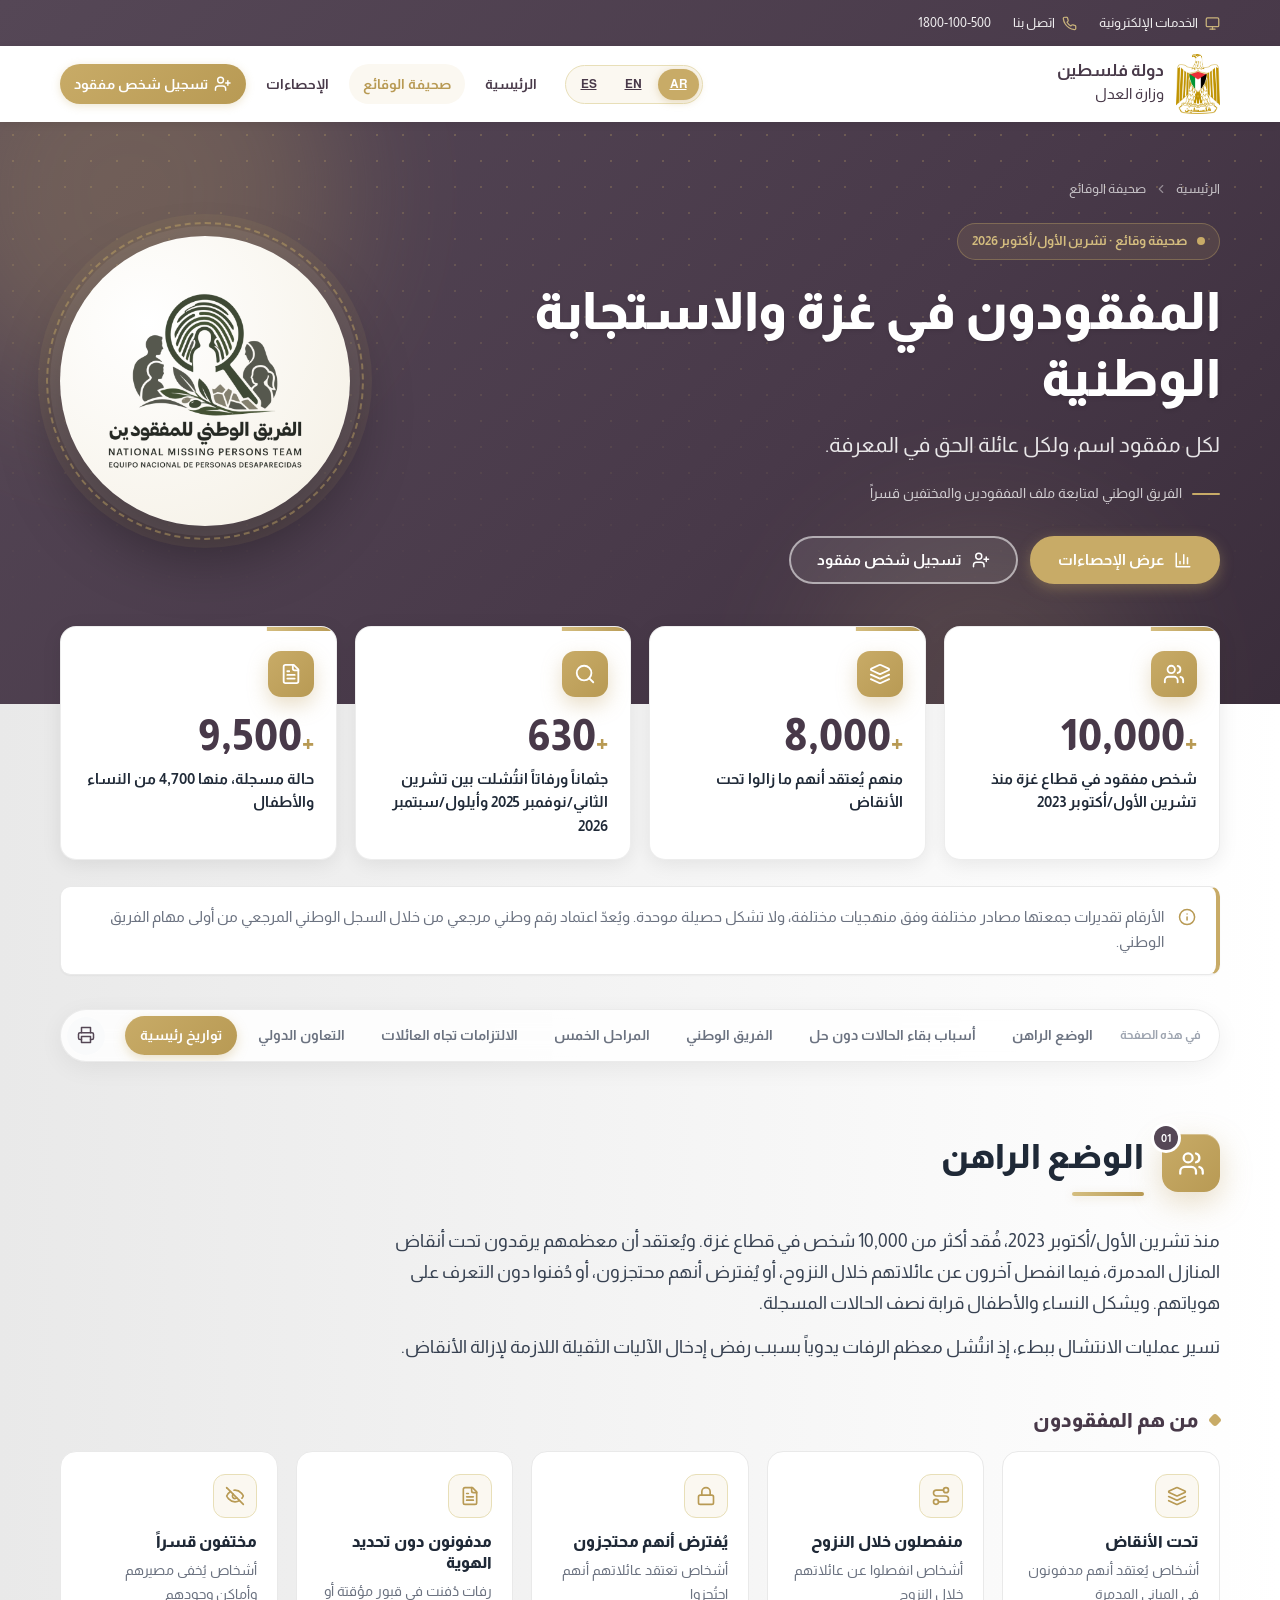
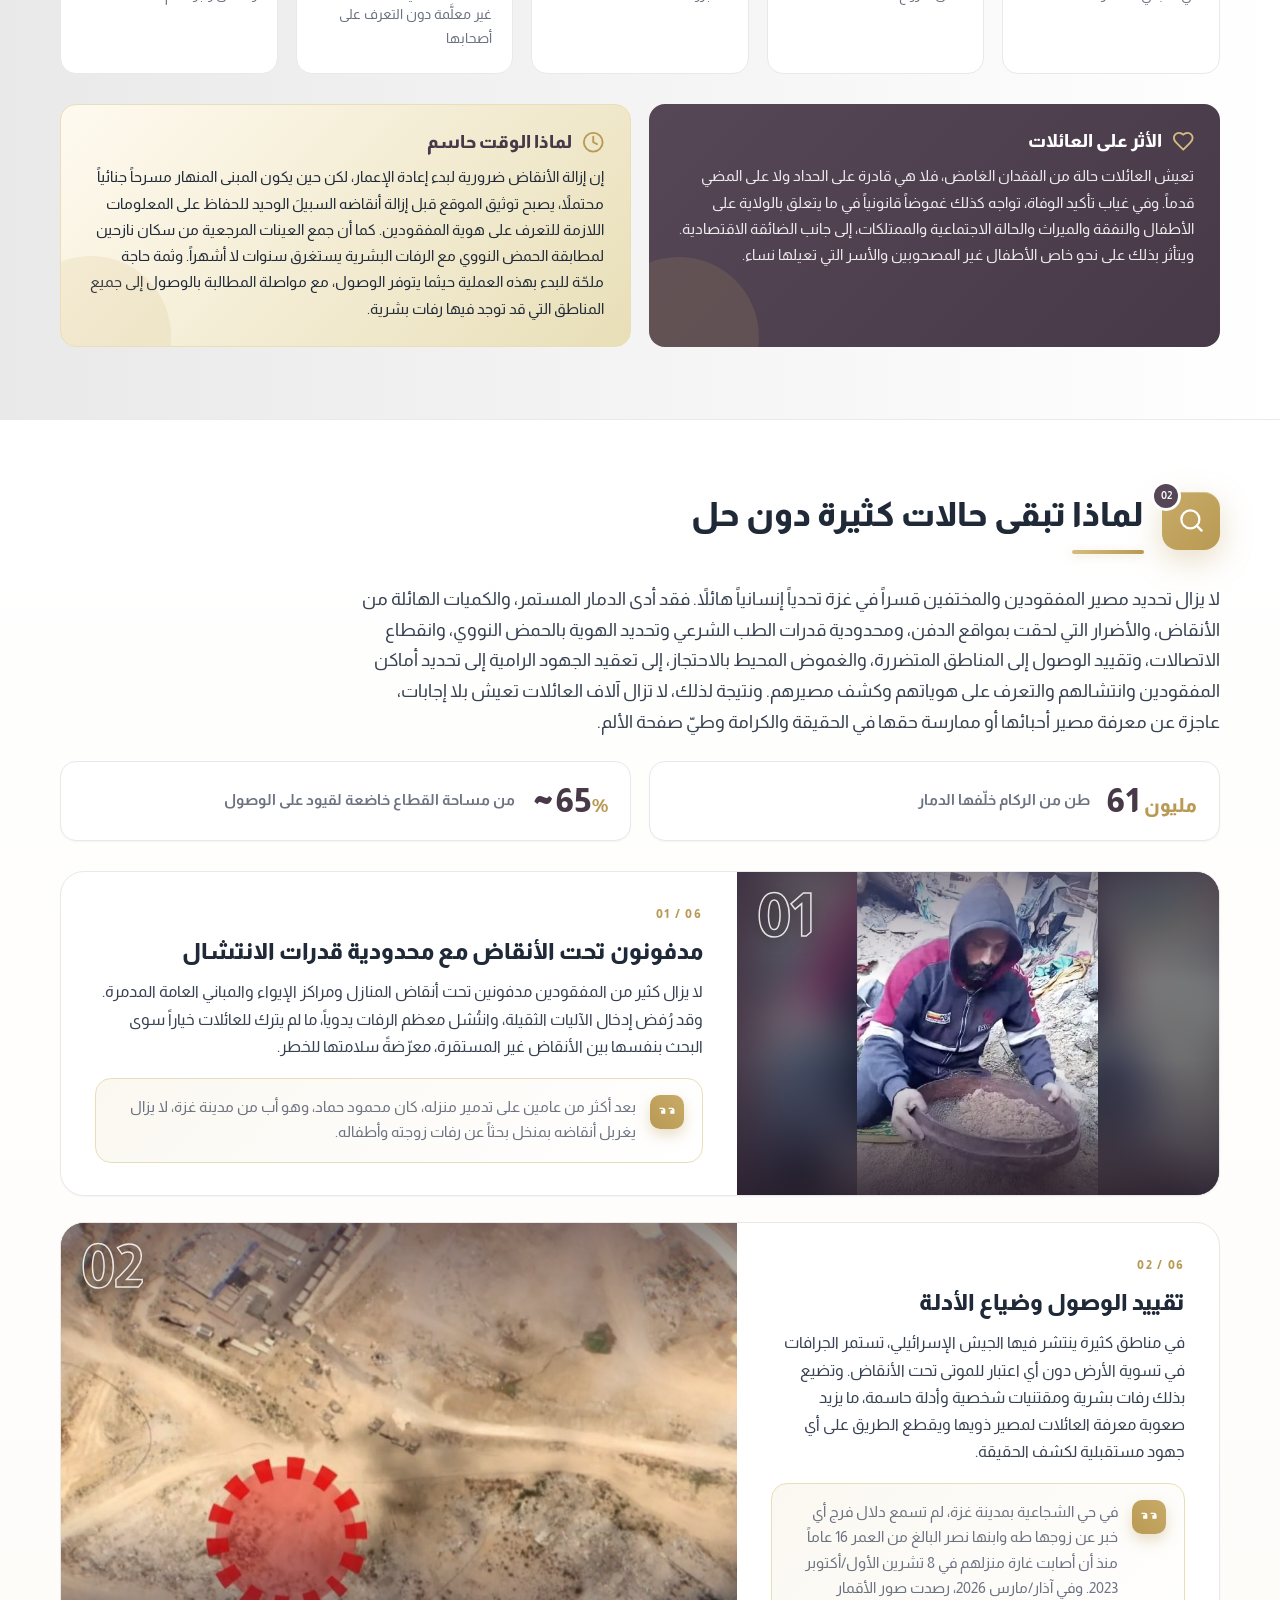
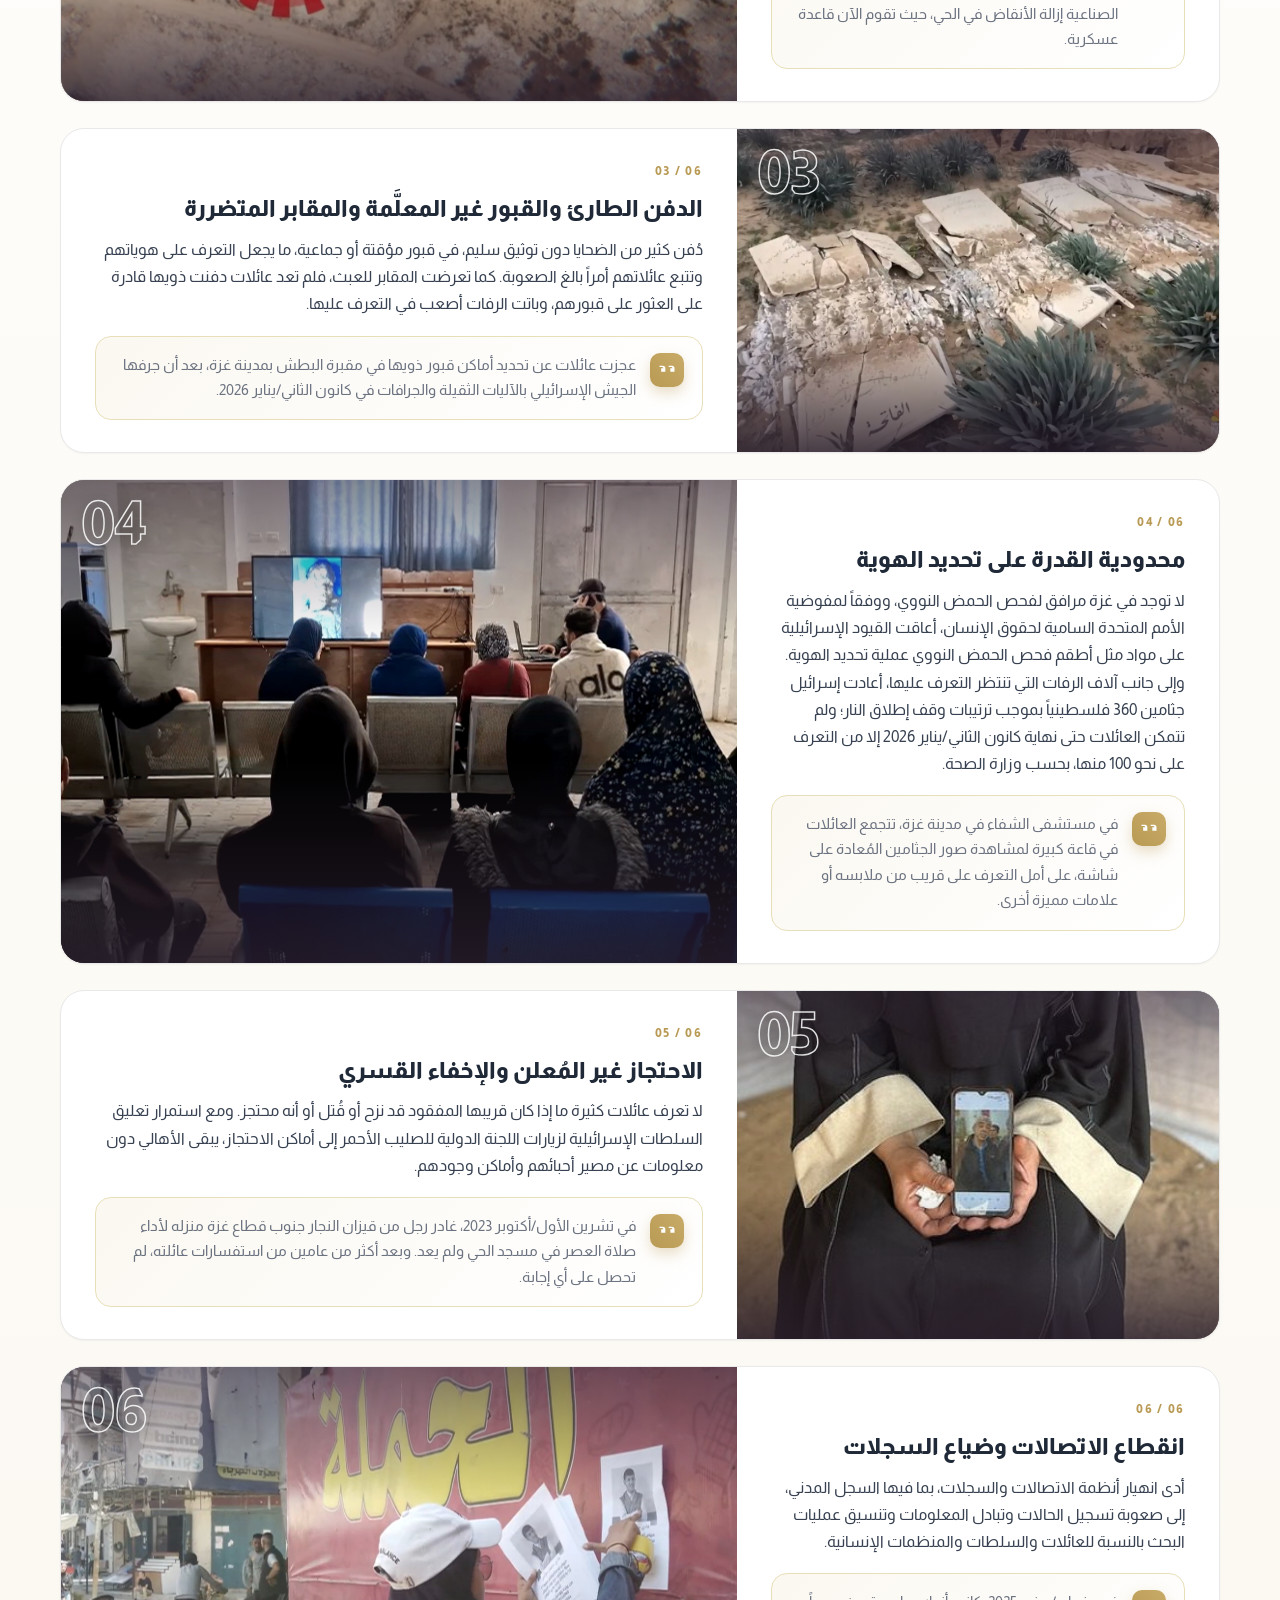
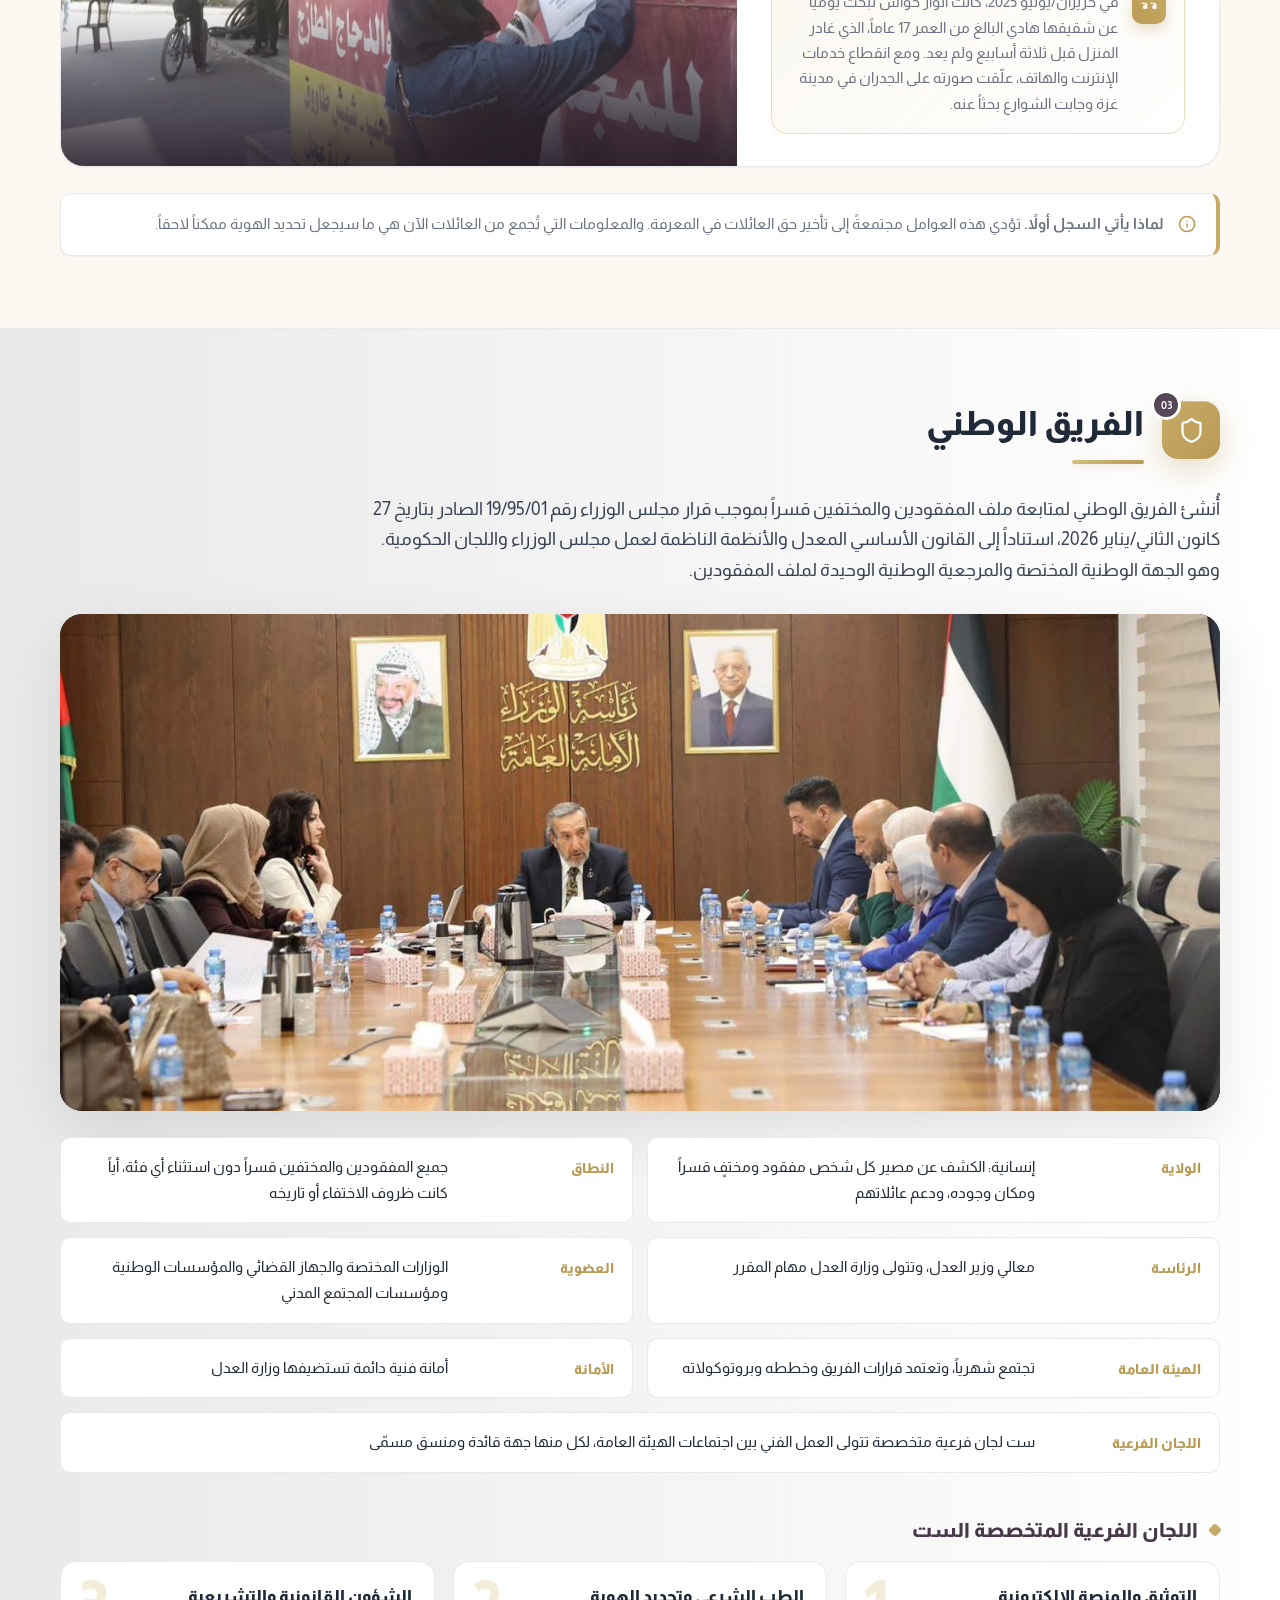
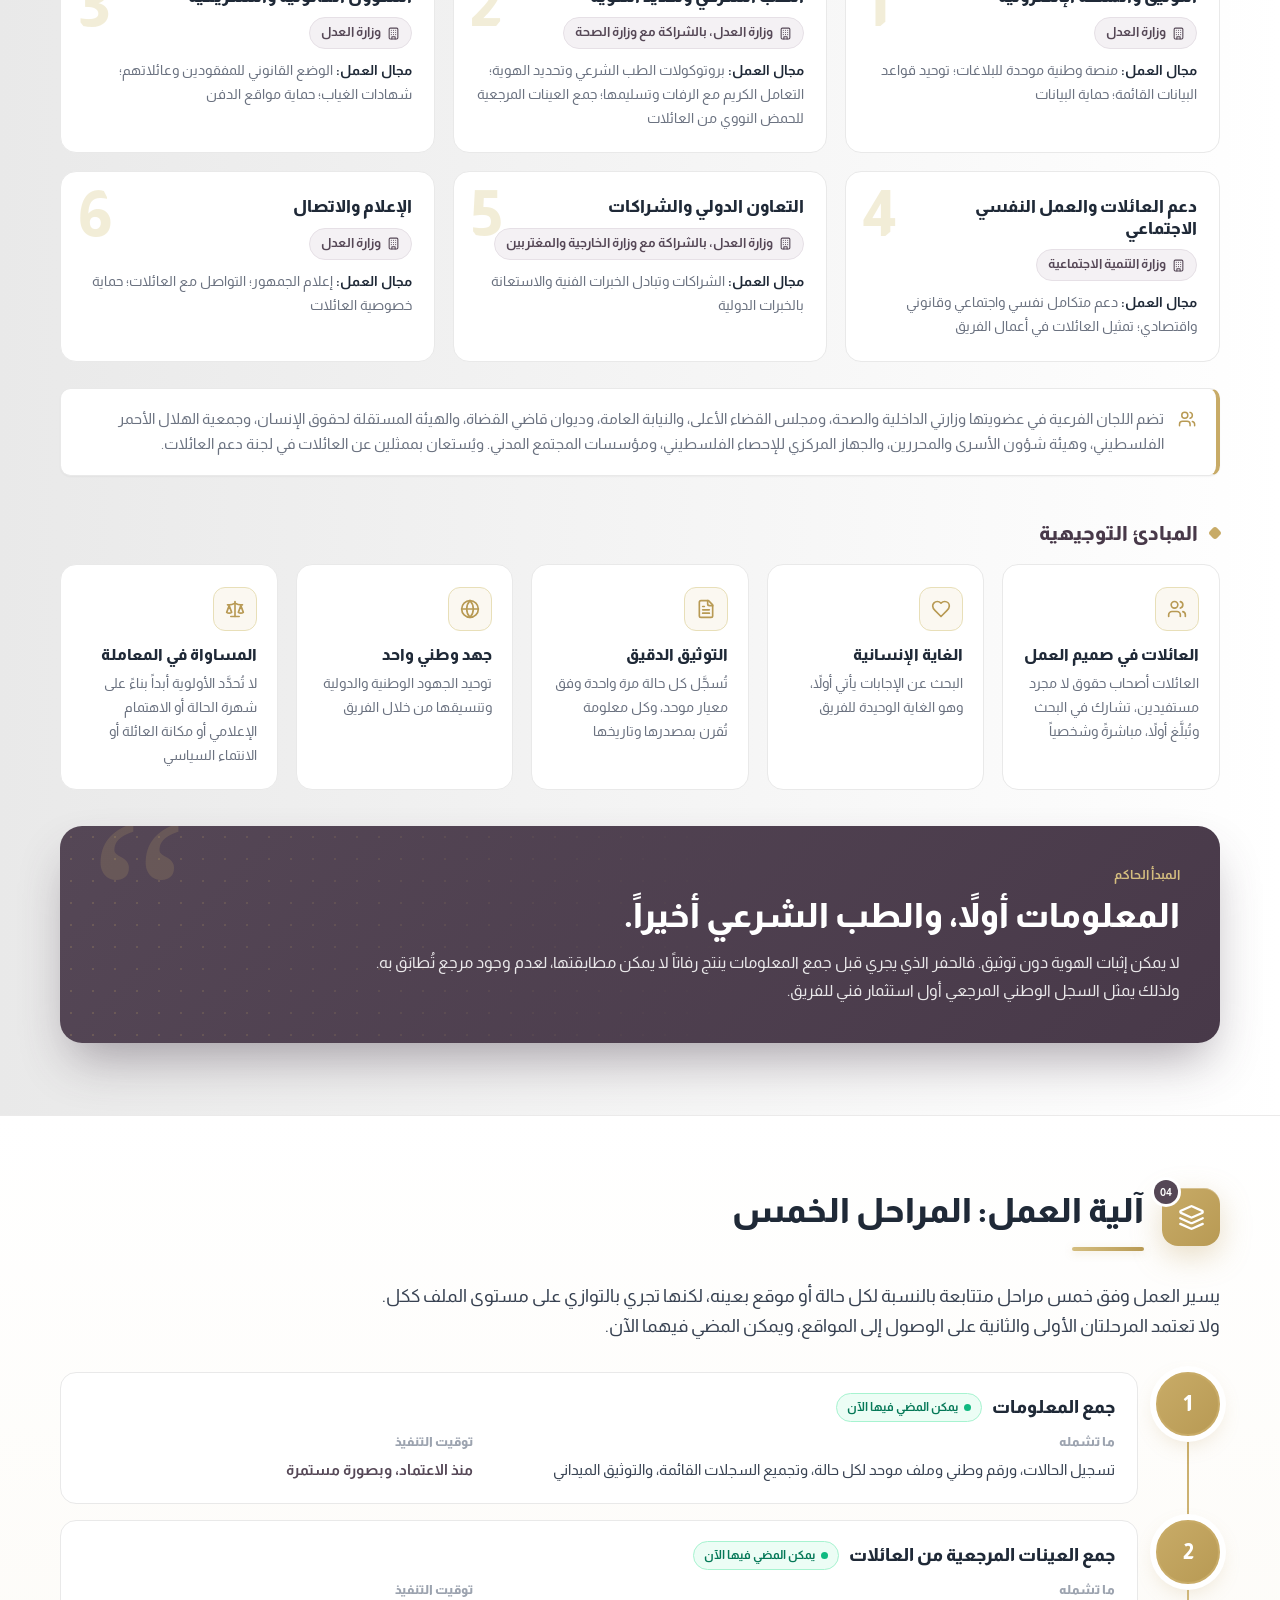
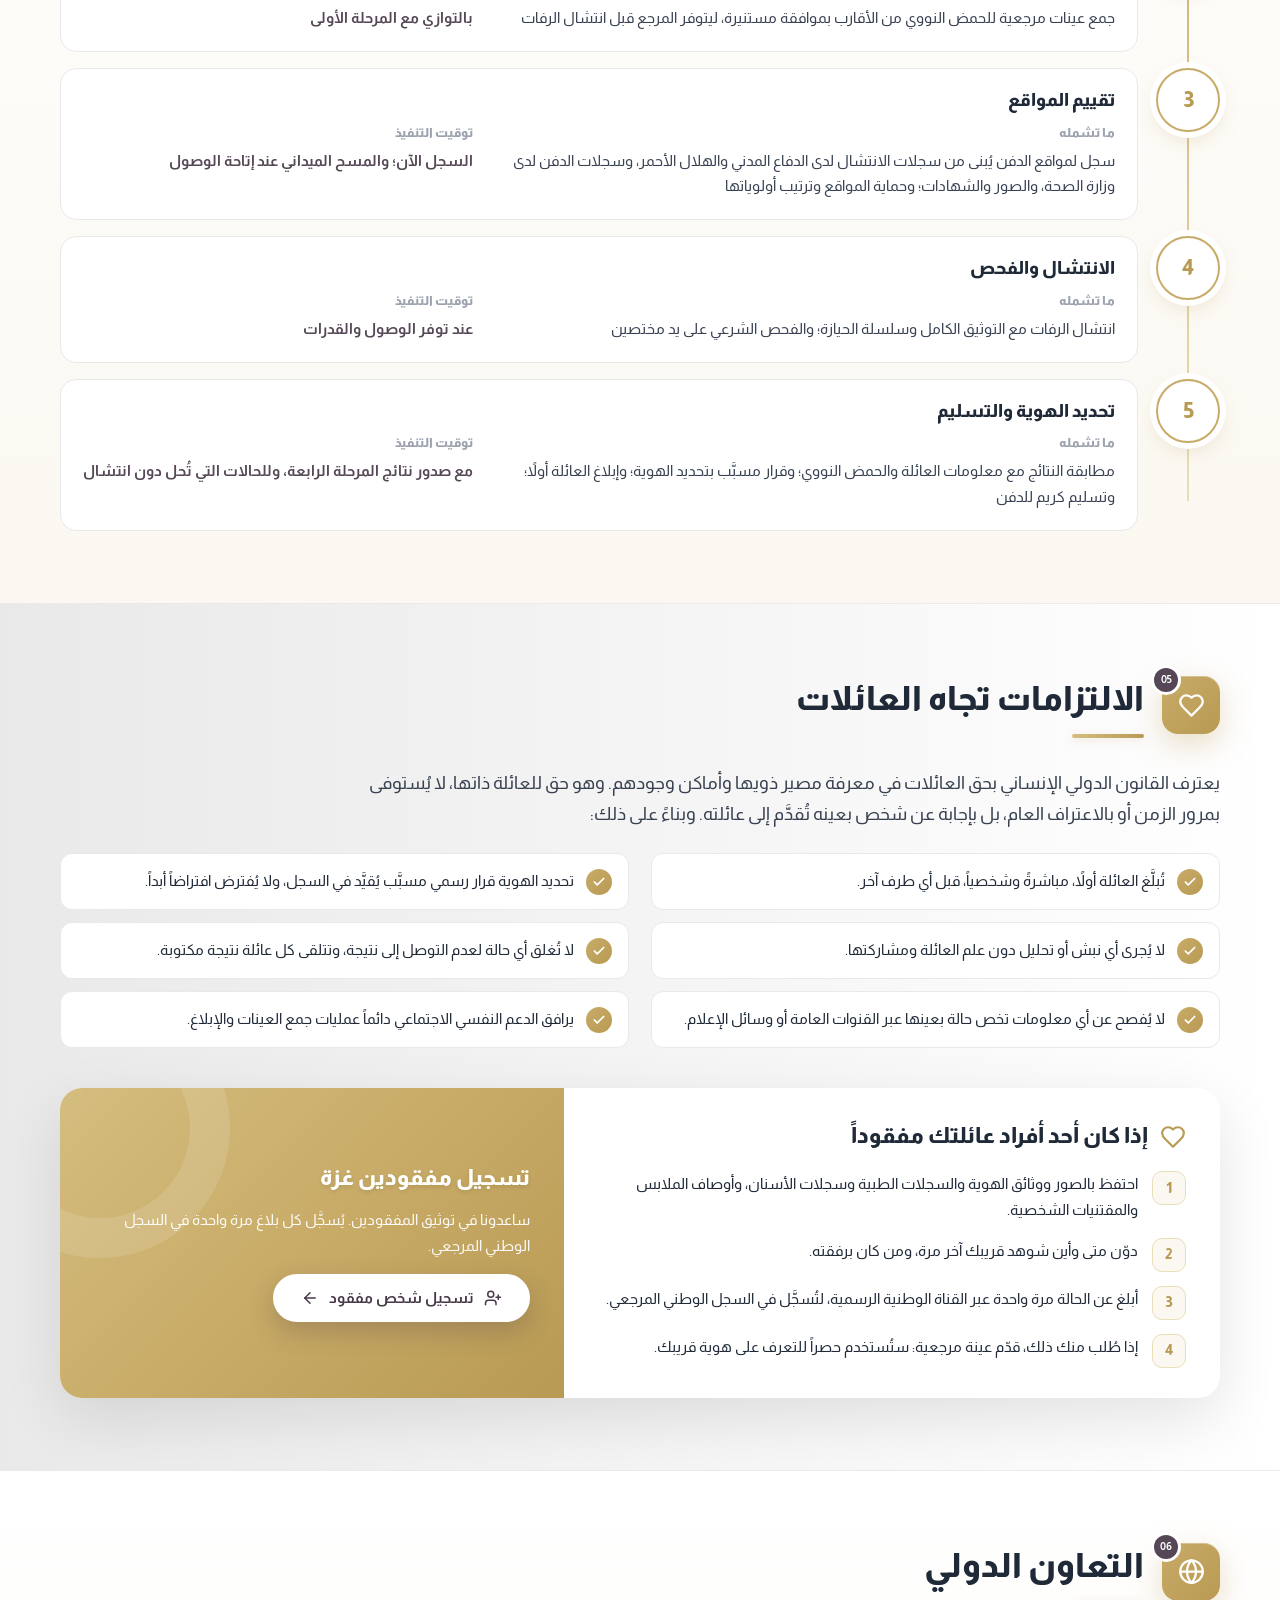
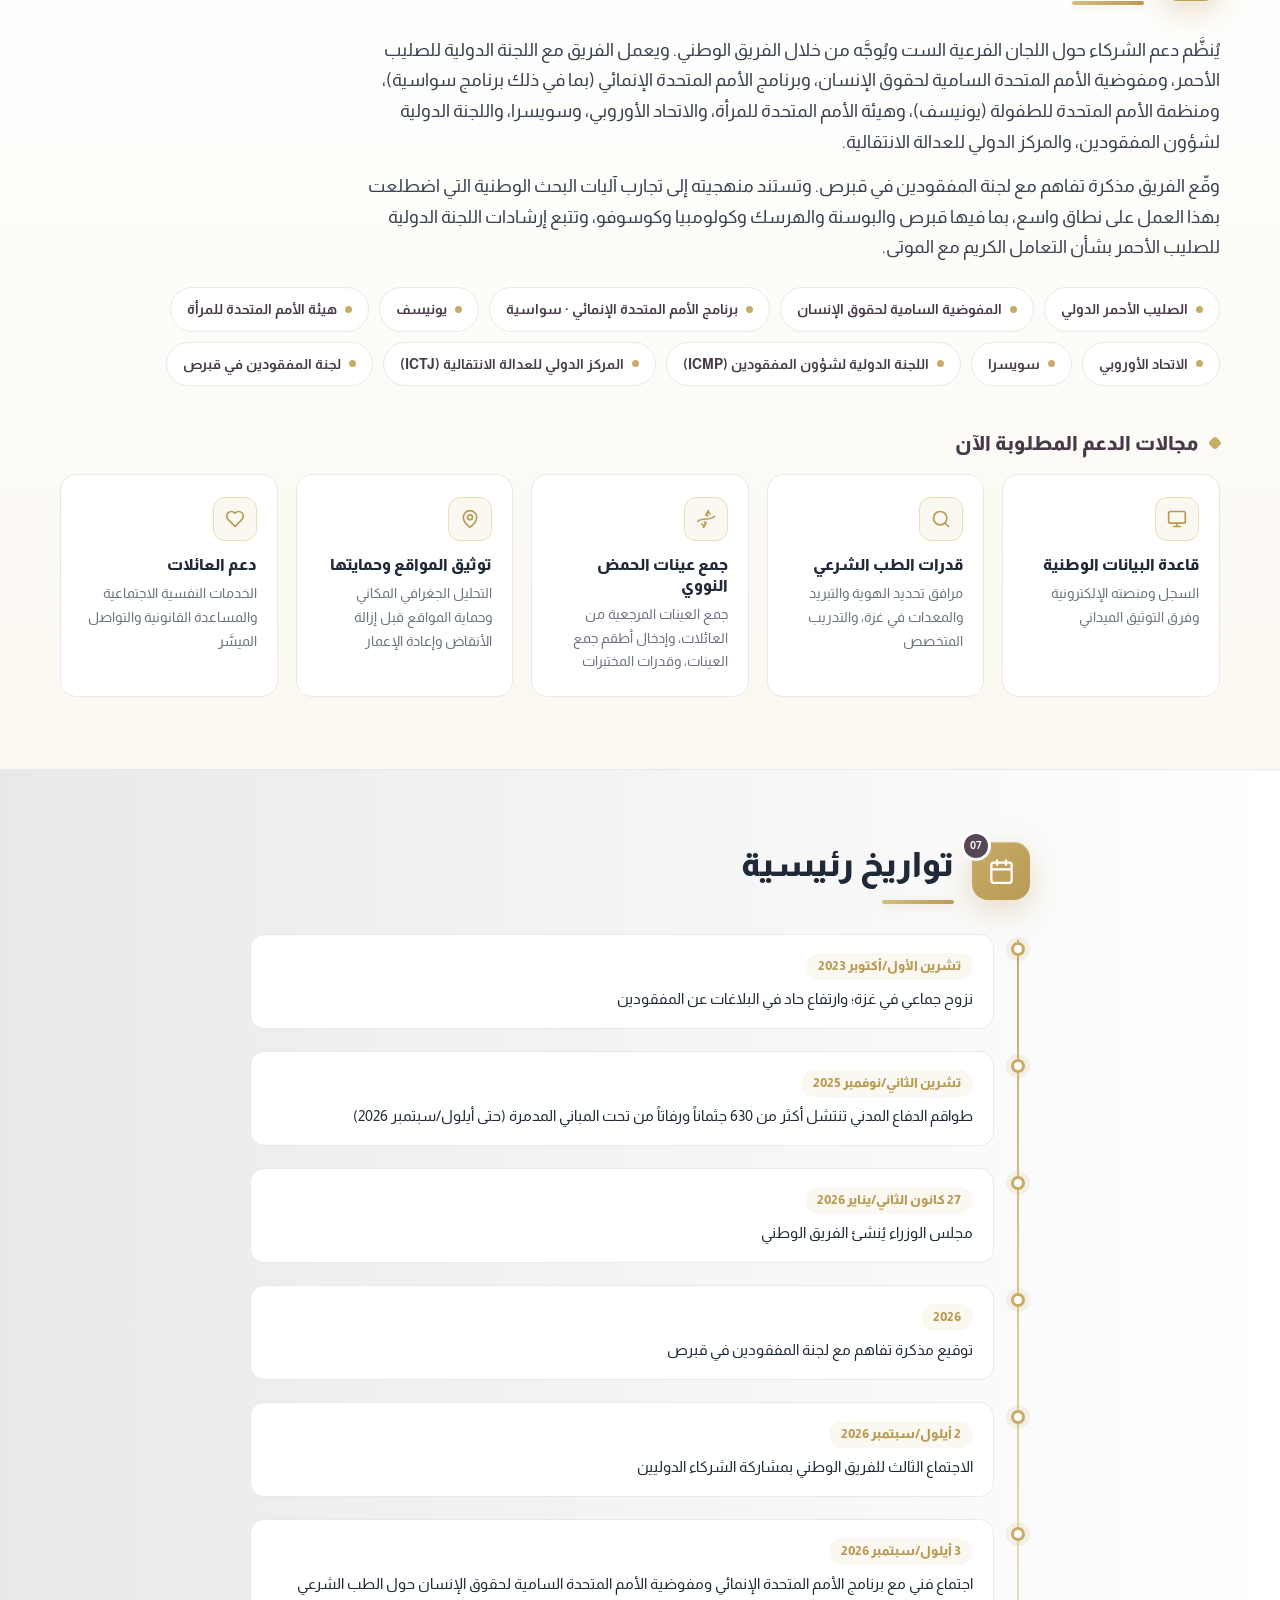
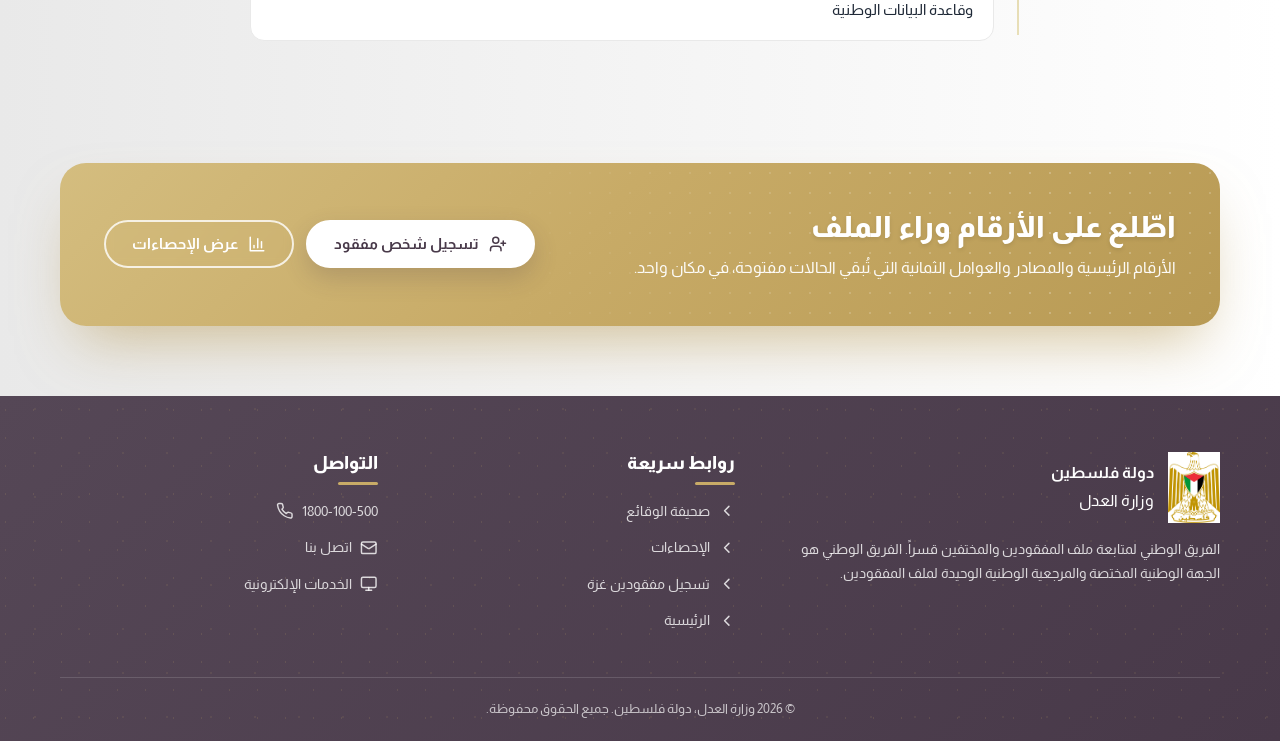
==== commit 754a5a30: "Update preview: feedback round 2" ====
--- a/national-team-missing-persons/index.html
+++ b/national-team-missing-persons/index.html
@@ -35,16 +35,18 @@
     <a href="https://moj.pna.ps/Contact-Us"><svg class="mp-icon" viewBox="0 0 24 24" aria-hidden="true" focusable="false"><path d="M22 16.92v3a2 2 0 0 1-2.18 2 19.79 19.79 0 0 1-8.63-3.07 19.5 19.5 0 0 1-6-6 19.79 19.79 0 0 1-3.07-8.67A2 2 0 0 1 4.11 2h3a2 2 0 0 1 2 1.72 12.84 12.84 0 0 0 .7 2.81 2 2 0 0 1-.45 2.11L8.09 9.91a16 16 0 0 0 6 6l1.27-1.27a2 2 0 0 1 2.11-.45 12.84 12.84 0 0 0 2.81.7A2 2 0 0 1 22 16.92z"/></svg>اتصل بنا</a>
     <a href="tel:1800100500" dir="ltr">1800-100-500</a>
   </div>
-  <nav class="mp-lang" aria-label="اللغة"><a href="../national-team-missing-persons/" hreflang="ar" lang="ar" aria-current="true" title="العربية">AR</a><a href="../en/national-team-missing-persons/" hreflang="en" lang="en" title="English">EN</a><a href="../es/national-team-missing-persons/" hreflang="es" lang="es" title="Español">ES</a></nav>
 </div></div>
 <header class="mp-header"><div class="mp-container">
   <a class="mp-brand" href="https://moj.pna.ps/"><img src="../assets/img/coat-of-arms.png" alt="" width="44" height="60"><span><strong>دولة فلسطين</strong><span>وزارة العدل</span></span></a>
+  <div class="mp-header-end">
+  <nav class="mp-lang" aria-label="اللغة"><a href="../national-team-missing-persons/" hreflang="ar" lang="ar" aria-current="true" title="العربية">AR</a><a href="../en/national-team-missing-persons/" hreflang="en" lang="en" title="English">EN</a><a href="../es/national-team-missing-persons/" hreflang="es" lang="es" title="Español">ES</a></nav>
   <nav class="mp-nav" aria-label="الرئيسية">
     <a href="https://moj.pna.ps/">الرئيسية</a>
     <a href="../national-team-missing-persons/" aria-current="page">صحيفة الوقائع</a>
     <a href="../national-team-missing-persons-statistics/">الإحصاءات</a>
     <a class="mp-nav-cta" href="https://moj.pna.ps/gaza-lost-people"><svg class="mp-icon" viewBox="0 0 24 24" aria-hidden="true" focusable="false"><path d="M16 21v-2a4 4 0 0 0-4-4H6a4 4 0 0 0-4 4v2"/><circle cx="9" cy="7" r="4"/><path d="M19 8v6"/><path d="M22 11h-6"/></svg><span>تسجيل شخص مفقود</span></a>
   </nav>
+  </div>
 </div></header>
 <!-- SHELL:END -->
 
@@ -76,7 +78,7 @@
   <div class="mp-grid mp-g5"><div class="mp-tile" data-reveal style="--i:0"><div class="mp-tile-icon"><svg class="mp-icon" viewBox="0 0 24 24" aria-hidden="true" focusable="false"><path d="m12.83 2.18a2 2 0 0 0-1.66 0L2.6 6.08a1 1 0 0 0 0 1.83l8.58 3.91a2 2 0 0 0 1.66 0l8.58-3.9a1 1 0 0 0 0-1.83Z"/><path d="m22 17.65-9.17 4.16a2 2 0 0 1-1.66 0L2 17.65"/><path d="m22 12.65-9.17 4.16a2 2 0 0 1-1.66 0L2 12.65"/></svg></div><h4>تحت الأنقاض</h4><p>أشخاص يُعتقد أنهم مدفونون في المباني المدمرة</p></div><div class="mp-tile" data-reveal style="--i:1"><div class="mp-tile-icon"><svg class="mp-icon" viewBox="0 0 24 24" aria-hidden="true" focusable="false"><circle cx="6" cy="19" r="3"/><path d="M9 19h8.5a3.5 3.5 0 0 0 0-7h-11a3.5 3.5 0 0 1 0-7H15"/><circle cx="18" cy="5" r="3"/></svg></div><h4>منفصلون خلال النزوح</h4><p>أشخاص انفصلوا عن عائلاتهم خلال النزوح</p></div><div class="mp-tile" data-reveal style="--i:2"><div class="mp-tile-icon"><svg class="mp-icon" viewBox="0 0 24 24" aria-hidden="true" focusable="false"><rect width="18" height="11" x="3" y="11" rx="2"/><path d="M7 11V7a5 5 0 0 1 10 0v4"/></svg></div><h4>يُفترض أنهم محتجزون</h4><p>أشخاص تعتقد عائلاتهم أنهم احتُجزوا</p></div><div class="mp-tile" data-reveal style="--i:3"><div class="mp-tile-icon"><svg class="mp-icon" viewBox="0 0 24 24" aria-hidden="true" focusable="false"><path d="M15 2H6a2 2 0 0 0-2 2v16a2 2 0 0 0 2 2h12a2 2 0 0 0 2-2V7Z"/><path d="M14 2v4a2 2 0 0 0 2 2h4"/><path d="M16 13H8"/><path d="M16 17H8"/><path d="M10 9H8"/></svg></div><h4>مدفونون دون تحديد الهوية</h4><p>رفات دُفنت في قبور مؤقتة أو غير معلَّمة دون التعرف على أصحابها</p></div><div class="mp-tile" data-reveal style="--i:4"><div class="mp-tile-icon"><svg class="mp-icon" viewBox="0 0 24 24" aria-hidden="true" focusable="false"><path d="M9.88 9.88a3 3 0 1 0 4.24 4.24"/><path d="M10.73 5.08A10.43 10.43 0 0 1 12 5c7 0 10 7 10 7a13.16 13.16 0 0 1-1.67 2.68"/><path d="M6.61 6.61A13.53 13.53 0 0 0 2 12s3 7 10 7a9.74 9.74 0 0 0 5.39-1.61"/><path d="m2 2 20 20"/></svg></div><h4>مختفون قسراً</h4><p>أشخاص يُخفى مصيرهم وأماكن وجودهم</p></div></div>
   <div class="mp-callouts">
     <div class="mp-callout mp-callout-plum" data-reveal><h3><svg class="mp-icon" viewBox="0 0 24 24" aria-hidden="true" focusable="false"><path d="M19 14c1.49-1.46 3-3.21 3-5.5A5.5 5.5 0 0 0 16.5 3c-1.76 0-3 .5-4.5 2-1.5-1.5-2.74-2-4.5-2A5.5 5.5 0 0 0 2 8.5c0 2.3 1.5 4.05 3 5.5l7 7Z"/></svg>الأثر على العائلات</h3><p>تعيش العائلات حالة من الفقدان الغامض، فلا هي قادرة على الحداد ولا على المضي قدماً. وفي غياب تأكيد الوفاة، تواجه كذلك غموضاً قانونياً في ما يتعلق بالولاية على الأطفال والنفقة والميراث والحالة الاجتماعية والممتلكات، إلى جانب الضائقة الاقتصادية. ويتأثر بذلك على نحو خاص الأطفال غير المصحوبين والأسر التي تعيلها نساء.</p></div>
-    <div class="mp-callout mp-callout-gold" data-reveal style="--i:1"><h3><svg class="mp-icon" viewBox="0 0 24 24" aria-hidden="true" focusable="false"><circle cx="12" cy="12" r="10"/><path d="M12 6v6l4 2"/></svg>لماذا الوقت حاسم</h3><p>بدأت عمليات إزالة الأنقاض وإعادة الإعمار. وكل موقع يُزال قبل توثيقه قد يضيع إلى الأبد، ومعه المعلومات اللازمة للتعرف على هوية المدفونين فيه. كما أن جمع العينات المرجعية من سكان نازحين يستغرق سنوات لا أشهراً. لذلك يجب أن يبدأ العمل قبل توفر الوصول الكامل.</p></div>
+    <div class="mp-callout mp-callout-gold" data-reveal style="--i:1"><h3><svg class="mp-icon" viewBox="0 0 24 24" aria-hidden="true" focusable="false"><circle cx="12" cy="12" r="10"/><path d="M12 6v6l4 2"/></svg>لماذا الوقت حاسم</h3><p>إن إزالة الأنقاض ضرورية لبدء إعادة الإعمار، لكن حين يكون المبنى المنهار مسرحاً جنائياً محتملاً، يصبح توثيق الموقع قبل إزالة أنقاضه السبيلَ الوحيد للحفاظ على المعلومات اللازمة للتعرف على هوية المفقودين. كما أن جمع العينات المرجعية من سكان نازحين لمطابقة الحمض النووي مع الرفات البشرية يستغرق سنوات لا أشهراً. وثمة حاجة ملحّة للبدء بهذه العملية حيثما يتوفر الوصول، مع مواصلة المطالبة بالوصول إلى جميع المناطق التي قد توجد فيها رفات بشرية.</p></div>
   </div>
 </div></section>
 
@@ -84,13 +86,14 @@
   <div class="mp-head" data-reveal><div class="mp-head-icon"><svg class="mp-icon" viewBox="0 0 24 24" aria-hidden="true" focusable="false"><circle cx="11" cy="11" r="8"/><path d="m21 21-4.3-4.3"/></svg><b>02</b></div><div><h2>لماذا تبقى حالات كثيرة دون حل</h2><span class="mp-divider"></span></div></div>
   <p class="mp-lead" data-reveal>لا يزال تحديد مصير المفقودين والمختفين قسراً في غزة تحدياً إنسانياً هائلاً. فقد أدى الدمار المستمر، والكميات الهائلة من الأنقاض، والأضرار التي لحقت بمواقع الدفن، ومحدودية قدرات الطب الشرعي وتحديد الهوية بالحمض النووي، وانقطاع الاتصالات، وتقييد الوصول إلى المناطق المتضررة، والغموض المحيط بالاحتجاز، إلى تعقيد الجهود الرامية إلى تحديد أماكن المفقودين وانتشالهم والتعرف على هوياتهم وكشف مصيرهم. ونتيجة لذلك، لا تزال آلاف العائلات تعيش بلا إجابات، عاجزة عن معرفة مصير أحبائها أو ممارسة حقها في الحقيقة والكرامة وطيّ صفحة الألم.</p>
   <div class="mp-grid mp-g2" style="margin-top:24px"><div class="mp-mini" data-reveal style="--i:0"><span class="mp-num" data-count="61" data-prefix="" data-suffix=" مليون">61<small> مليون</small></span><p>طن من الركام خلّفها الدمار</p></div><div class="mp-mini" data-reveal style="--i:1"><span class="mp-num" data-count="65" data-prefix="~" data-suffix="%">~65<small>%</small></span><p>من مساحة القطاع خاضعة لقيود على الوصول</p></div></div>
-  <div class="mp-factors"><article class="mp-fcard" data-reveal><figure class="mp-fcard-media"><img src="../assets/img/factors/families.jpg" alt="مدفونون تحت الأنقاض مع محدودية قدرات الانتشال" width="1200" height="800" loading="lazy" decoding="async"><span class="mp-fcard-n" aria-hidden="true">01</span><figcaption class="mp-credit">تصوير: <a href="https://commons.wikimedia.org/wiki/File:People_from_Gaza_gathered_around_the_rubble_of_a_house_destroyed_by_an_airstrike_in_Gaza_war_23-25.jpg" target="_blank" rel="noopener">Jaber Jehad Badwan</a>, 2023 · <a href="https://creativecommons.org/licenses/by-sa/4.0/" target="_blank" rel="noopener license">CC BY-SA 4.0</a></figcaption></figure><div class="mp-fcard-body"><span class="mp-fcard-k">01 / 06</span><h3>مدفونون تحت الأنقاض مع محدودية قدرات الانتشال</h3><p>لا يزال كثير من المفقودين مدفونين تحت أنقاض المنازل ومراكز الإيواء والمباني العامة المدمرة. وقد رُفض إدخال الآليات الثقيلة، وانتُشل معظم الرفات يدوياً، ما لم يترك للعائلات خياراً سوى البحث بنفسها بين الأنقاض غير المستقرة، معرّضةً سلامتها للخطر.</p><blockquote class="mp-example"><svg class="mp-quote" viewBox="0 0 24 24" aria-hidden="true"><path d="M10 7H6a3 3 0 0 0-3 3v4h5v-4H5.5A1.5 1.5 0 0 1 7 8.5h3zm11 0h-4a3 3 0 0 0-3 3v4h5v-4h-2.5A1.5 1.5 0 0 1 18 8.5h3z"/></svg><span><strong>مثال</strong>بعد أكثر من عامين على تدمير منزله، كان محمود حماد، وهو أب من مدينة غزة، لا يزال يغربل أنقاضه بمنخل بحثاً عن رفات زوجته وأطفاله.</span></blockquote></div></article><article class="mp-fcard" data-reveal><figure class="mp-fcard-media"><img src="../assets/img/factors/levelled.jpg" alt="تقييد الوصول وضياع الأدلة" width="1200" height="800" loading="lazy" decoding="async"><span class="mp-fcard-n" aria-hidden="true">02</span><figcaption class="mp-credit">تصوير: <a href="https://commons.wikimedia.org/wiki/File:An_aerial_view_showing_destruction_in_Rafah_after_Israeli_forces_withdrawal_and_as_the_ceasefire_took_hold,_Gaza_Strip.jpg" target="_blank" rel="noopener">Ashraf Amra / UNRWA</a>, 2025 · <a href="https://creativecommons.org/licenses/by-sa/3.0/igo/" target="_blank" rel="noopener license">CC BY-SA 3.0 IGO</a></figcaption></figure><div class="mp-fcard-body"><span class="mp-fcard-k">02 / 06</span><h3>تقييد الوصول وضياع الأدلة</h3><p>في مناطق كثيرة ينتشر فيها الجيش الإسرائيلي، تستمر الجرافات في تسوية الأرض دون أي اعتبار للموتى تحت الأنقاض. وتضيع بذلك رفات بشرية ومقتنيات شخصية وأدلة حاسمة، ما يزيد صعوبة معرفة العائلات لمصير ذويها ويقطع الطريق على أي جهود مستقبلية لكشف الحقيقة.</p><blockquote class="mp-example"><svg class="mp-quote" viewBox="0 0 24 24" aria-hidden="true"><path d="M10 7H6a3 3 0 0 0-3 3v4h5v-4H5.5A1.5 1.5 0 0 1 7 8.5h3zm11 0h-4a3 3 0 0 0-3 3v4h5v-4h-2.5A1.5 1.5 0 0 1 18 8.5h3z"/></svg><span><strong>مثال</strong>في حي الشجاعية بمدينة غزة، لم تسمع دلال فرج أي خبر عن زوجها طه وابنها نصر البالغ من العمر 16 عاماً منذ أن أصابت غارة منزلهم في 8 تشرين الأول/أكتوبر 2023. وفي آذار/مارس 2026، رصدت صور الأقمار الصناعية إزالة الأنقاض في الحي، حيث تقوم الآن قاعدة عسكرية.</span></blockquote></div></article><article class="mp-fcard" data-reveal><figure class="mp-fcard-media"><img src="../assets/img/factors/graves.jpg" alt="الدفن الطارئ والقبور غير المعلَّمة والمقابر المتضررة" width="1200" height="800" loading="lazy" decoding="async"><span class="mp-fcard-n" aria-hidden="true">03</span><figcaption class="mp-credit">تصوير: <a href="https://commons.wikimedia.org/wiki/File:Sheikh_Radwan_Cemetery_in_Gaza_war_23-25.jpg" target="_blank" rel="noopener">Hla.bashbash</a>, 2025 · <a href="https://creativecommons.org/licenses/by/4.0/" target="_blank" rel="noopener license">CC BY 4.0</a></figcaption></figure><div class="mp-fcard-body"><span class="mp-fcard-k">03 / 06</span><h3>الدفن الطارئ والقبور غير المعلَّمة والمقابر المتضررة</h3><p>دُفن كثير من الضحايا دون توثيق سليم، في قبور مؤقتة أو جماعية، ما يجعل التعرف على هوياتهم وتتبع عائلاتهم أمراً بالغ الصعوبة. كما تعرضت المقابر للعبث، فلم تعد عائلات دفنت ذويها قادرة على العثور على قبورهم، وباتت الرفات أصعب في التعرف عليها.</p><blockquote class="mp-example"><svg class="mp-quote" viewBox="0 0 24 24" aria-hidden="true"><path d="M10 7H6a3 3 0 0 0-3 3v4h5v-4H5.5A1.5 1.5 0 0 1 7 8.5h3zm11 0h-4a3 3 0 0 0-3 3v4h5v-4h-2.5A1.5 1.5 0 0 1 18 8.5h3z"/></svg><span><strong>مثال</strong>عجزت عائلات عن تحديد أماكن قبور ذويها في مقبرة البطش بمدينة غزة، بعد أن جرفها الجيش الإسرائيلي بالآليات الثقيلة والجرافات في كانون الثاني/يناير 2026.</span></blockquote></div></article><article class="mp-fcard" data-reveal><figure class="mp-fcard-media"><img src="../assets/img/factors/dna.jpg" alt="محدودية القدرة على تحديد الهوية" width="1200" height="800" loading="lazy" decoding="async"><span class="mp-fcard-n" aria-hidden="true">04</span><figcaption class="mp-credit"><b>صورة توضيحية</b> · تصوير: <a href="https://commons.wikimedia.org/wiki/File:Armed_Forces_DNA_Identification_Laboratory_analysts_2018.jpg" target="_blank" rel="noopener">U.S. Air Force, Nicole Leidholm</a>, 2018 · Public domain</figcaption></figure><div class="mp-fcard-body"><span class="mp-fcard-k">04 / 06</span><h3>محدودية القدرة على تحديد الهوية</h3><p>لا توجد في غزة مرافق لفحص الحمض النووي، ووفقاً لمفوضية الأمم المتحدة السامية لحقوق الإنسان، أعاقت القيود الإسرائيلية على مواد مثل أطقم فحص الحمض النووي عملية تحديد الهوية. وإلى جانب آلاف الرفات التي تنتظر التعرف عليها، أعادت إسرائيل جثامين 360 فلسطينياً بموجب ترتيبات وقف إطلاق النار؛ ولم تتمكن العائلات حتى نهاية كانون الثاني/يناير 2026 إلا من التعرف على نحو 100 منها، بحسب وزارة الصحة.</p><blockquote class="mp-example"><svg class="mp-quote" viewBox="0 0 24 24" aria-hidden="true"><path d="M10 7H6a3 3 0 0 0-3 3v4h5v-4H5.5A1.5 1.5 0 0 1 7 8.5h3zm11 0h-4a3 3 0 0 0-3 3v4h5v-4h-2.5A1.5 1.5 0 0 1 18 8.5h3z"/></svg><span><strong>مثال</strong>في مستشفى ناصر بخان يونس، تتجمع العائلات في قاعة كبيرة لمشاهدة صور الجثامين المُعادة على شاشة، على أمل التعرف على قريب من ملابسه أو علامات مميزة أخرى.</span></blockquote></div></article><article class="mp-fcard" data-reveal><figure class="mp-fcard-media"><img src="../assets/img/factors/detention.jpg" alt="الاحتجاز غير المُعلن والإخفاء القسري" width="1200" height="800" loading="lazy" decoding="async"><span class="mp-fcard-n" aria-hidden="true">05</span><figcaption class="mp-credit">تصوير: <a href="https://commons.wikimedia.org/wiki/File:ICRC_detention_visit_Gaza.jpg" target="_blank" rel="noopener">ICRC</a>, 2010 · <a href="https://creativecommons.org/licenses/by-sa/2.0/" target="_blank" rel="noopener license">CC BY-SA 2.0</a></figcaption></figure><div class="mp-fcard-body"><span class="mp-fcard-k">05 / 06</span><h3>الاحتجاز غير المُعلن والإخفاء القسري</h3><p>لا تعرف عائلات كثيرة ما إذا كان قريبها المفقود قد نزح أو قُتل أو أنه محتجز. ومع استمرار تعليق السلطات الإسرائيلية لزيارات اللجنة الدولية للصليب الأحمر إلى أماكن الاحتجاز، يبقى الأهالي دون معلومات عن مصير أحبائهم وأماكن وجودهم.</p><blockquote class="mp-example"><svg class="mp-quote" viewBox="0 0 24 24" aria-hidden="true"><path d="M10 7H6a3 3 0 0 0-3 3v4h5v-4H5.5A1.5 1.5 0 0 1 7 8.5h3zm11 0h-4a3 3 0 0 0-3 3v4h5v-4h-2.5A1.5 1.5 0 0 1 18 8.5h3z"/></svg><span><strong>مثال</strong>في تشرين الأول/أكتوبر 2023، غادر رجل من قيزان النجار جنوب قطاع غزة منزله لأداء صلاة العصر في مسجد الحي ولم يعد. وبعد أكثر من عامين من استفسارات عائلته، لم تحصل على أي إجابة.</span></blockquote></div></article><article class="mp-fcard" data-reveal><figure class="mp-fcard-media"><img src="../assets/img/factors/blackout.jpg" alt="انقطاع الاتصالات وضياع السجلات" width="1200" height="800" loading="lazy" decoding="async"><span class="mp-fcard-n" aria-hidden="true">06</span><figcaption class="mp-credit">تصوير: <a href="https://commons.wikimedia.org/wiki/File:13_-_Electricity_line_(3158620545).jpg" target="_blank" rel="noopener">RafahKid</a>, 2009 · <a href="https://creativecommons.org/licenses/by-sa/2.0/" target="_blank" rel="noopener license">CC BY-SA 2.0</a></figcaption></figure><div class="mp-fcard-body"><span class="mp-fcard-k">06 / 06</span><h3>انقطاع الاتصالات وضياع السجلات</h3><p>أدى انهيار أنظمة الاتصالات والسجلات، بما فيها السجل المدني، إلى صعوبة تسجيل الحالات وتبادل المعلومات وتنسيق عمليات البحث بالنسبة للعائلات والسلطات والمنظمات الإنسانية.</p><blockquote class="mp-example"><svg class="mp-quote" viewBox="0 0 24 24" aria-hidden="true"><path d="M10 7H6a3 3 0 0 0-3 3v4h5v-4H5.5A1.5 1.5 0 0 1 7 8.5h3zm11 0h-4a3 3 0 0 0-3 3v4h5v-4h-2.5A1.5 1.5 0 0 1 18 8.5h3z"/></svg><span><strong>مثال</strong>في حزيران/يونيو 2025، كانت أنوار حواس تبحث يومياً عن شقيقها هادي البالغ من العمر 17 عاماً، الذي غادر المنزل قبل ثلاثة أسابيع ولم يعد. ومع انقطاع خدمات الإنترنت والهاتف، علّقت صورته على الجدران في مدينة غزة وجابت الشوارع بحثاً عنه.</span></blockquote></div></article></div>
+  <div class="mp-factors"><article class="mp-fcard" data-reveal><figure class="mp-fcard-media"><img class="mp-fcard-bg" src="../assets/img/fact/fact-1.jpg" alt="" aria-hidden="true" loading="lazy" decoding="async"><img src="../assets/img/fact/fact-1.jpg" alt="مدفونون تحت الأنقاض مع محدودية قدرات الانتشال" class="mp-contain" width="383" height="513" loading="lazy" decoding="async" style="object-position:50% 50%"><span class="mp-fcard-n" aria-hidden="true">01</span></figure><div class="mp-fcard-body"><span class="mp-fcard-k">01 / 06</span><h3>مدفونون تحت الأنقاض مع محدودية قدرات الانتشال</h3><p>لا يزال كثير من المفقودين مدفونين تحت أنقاض المنازل ومراكز الإيواء والمباني العامة المدمرة. وقد رُفض إدخال الآليات الثقيلة، وانتُشل معظم الرفات يدوياً، ما لم يترك للعائلات خياراً سوى البحث بنفسها بين الأنقاض غير المستقرة، معرّضةً سلامتها للخطر.</p><blockquote class="mp-example"><svg class="mp-quote" viewBox="0 0 24 24" aria-hidden="true"><path d="M10 7H6a3 3 0 0 0-3 3v4h5v-4H5.5A1.5 1.5 0 0 1 7 8.5h3zm11 0h-4a3 3 0 0 0-3 3v4h5v-4h-2.5A1.5 1.5 0 0 1 18 8.5h3z"/></svg><span>بعد أكثر من عامين على تدمير منزله، كان محمود حماد، وهو أب من مدينة غزة، لا يزال يغربل أنقاضه بمنخل بحثاً عن رفات زوجته وأطفاله.</span></blockquote></div></article><article class="mp-fcard" data-reveal><figure class="mp-fcard-media"><img src="../assets/img/fact/fact-2.jpg" alt="تقييد الوصول وضياع الأدلة" width="1400" height="623" loading="lazy" decoding="async" style="object-position:50% 50%"><span class="mp-fcard-n" aria-hidden="true">02</span></figure><div class="mp-fcard-body"><span class="mp-fcard-k">02 / 06</span><h3>تقييد الوصول وضياع الأدلة</h3><p>في مناطق كثيرة ينتشر فيها الجيش الإسرائيلي، تستمر الجرافات في تسوية الأرض دون أي اعتبار للموتى تحت الأنقاض. وتضيع بذلك رفات بشرية ومقتنيات شخصية وأدلة حاسمة، ما يزيد صعوبة معرفة العائلات لمصير ذويها ويقطع الطريق على أي جهود مستقبلية لكشف الحقيقة.</p><blockquote class="mp-example"><svg class="mp-quote" viewBox="0 0 24 24" aria-hidden="true"><path d="M10 7H6a3 3 0 0 0-3 3v4h5v-4H5.5A1.5 1.5 0 0 1 7 8.5h3zm11 0h-4a3 3 0 0 0-3 3v4h5v-4h-2.5A1.5 1.5 0 0 1 18 8.5h3z"/></svg><span>في حي الشجاعية بمدينة غزة، لم تسمع دلال فرج أي خبر عن زوجها طه وابنها نصر البالغ من العمر 16 عاماً منذ أن أصابت غارة منزلهم في 8 تشرين الأول/أكتوبر 2023. وفي آذار/مارس 2026، رصدت صور الأقمار الصناعية إزالة الأنقاض في الحي، حيث تقوم الآن قاعدة عسكرية.</span></blockquote></div></article><article class="mp-fcard" data-reveal><figure class="mp-fcard-media"><img src="../assets/img/fact/fact-3.jpg" alt="الدفن الطارئ والقبور غير المعلَّمة والمقابر المتضررة" width="1400" height="788" loading="lazy" decoding="async" style="object-position:50% 50%"><span class="mp-fcard-n" aria-hidden="true">03</span></figure><div class="mp-fcard-body"><span class="mp-fcard-k">03 / 06</span><h3>الدفن الطارئ والقبور غير المعلَّمة والمقابر المتضررة</h3><p>دُفن كثير من الضحايا دون توثيق سليم، في قبور مؤقتة أو جماعية، ما يجعل التعرف على هوياتهم وتتبع عائلاتهم أمراً بالغ الصعوبة. كما تعرضت المقابر للعبث، فلم تعد عائلات دفنت ذويها قادرة على العثور على قبورهم، وباتت الرفات أصعب في التعرف عليها.</p><blockquote class="mp-example"><svg class="mp-quote" viewBox="0 0 24 24" aria-hidden="true"><path d="M10 7H6a3 3 0 0 0-3 3v4h5v-4H5.5A1.5 1.5 0 0 1 7 8.5h3zm11 0h-4a3 3 0 0 0-3 3v4h5v-4h-2.5A1.5 1.5 0 0 1 18 8.5h3z"/></svg><span>عجزت عائلات عن تحديد أماكن قبور ذويها في مقبرة البطش بمدينة غزة، بعد أن جرفها الجيش الإسرائيلي بالآليات الثقيلة والجرافات في كانون الثاني/يناير 2026.</span></blockquote></div></article><article class="mp-fcard" data-reveal><figure class="mp-fcard-media"><img src="../assets/img/fact/fact-4.jpg" alt="محدودية القدرة على تحديد الهوية" width="1357" height="1011" loading="lazy" decoding="async" style="object-position:50% 45%"><span class="mp-fcard-n" aria-hidden="true">04</span></figure><div class="mp-fcard-body"><span class="mp-fcard-k">04 / 06</span><h3>محدودية القدرة على تحديد الهوية</h3><p>لا توجد في غزة مرافق لفحص الحمض النووي، ووفقاً لمفوضية الأمم المتحدة السامية لحقوق الإنسان، أعاقت القيود الإسرائيلية على مواد مثل أطقم فحص الحمض النووي عملية تحديد الهوية. وإلى جانب آلاف الرفات التي تنتظر التعرف عليها، أعادت إسرائيل جثامين 360 فلسطينياً بموجب ترتيبات وقف إطلاق النار؛ ولم تتمكن العائلات حتى نهاية كانون الثاني/يناير 2026 إلا من التعرف على نحو 100 منها، بحسب وزارة الصحة.</p><blockquote class="mp-example"><svg class="mp-quote" viewBox="0 0 24 24" aria-hidden="true"><path d="M10 7H6a3 3 0 0 0-3 3v4h5v-4H5.5A1.5 1.5 0 0 1 7 8.5h3zm11 0h-4a3 3 0 0 0-3 3v4h5v-4h-2.5A1.5 1.5 0 0 1 18 8.5h3z"/></svg><span>في مستشفى الشفاء في مدينة غزة، تتجمع العائلات في قاعة كبيرة لمشاهدة صور الجثامين المُعادة على شاشة، على أمل التعرف على قريب من ملابسه أو علامات مميزة أخرى.</span></blockquote></div></article><article class="mp-fcard" data-reveal><figure class="mp-fcard-media"><img src="../assets/img/fact/fact-5.jpg" alt="الاحتجاز غير المُعلن والإخفاء القسري" width="505" height="308" loading="lazy" decoding="async" style="object-position:50% 40%"><span class="mp-fcard-n" aria-hidden="true">05</span></figure><div class="mp-fcard-body"><span class="mp-fcard-k">05 / 06</span><h3>الاحتجاز غير المُعلن والإخفاء القسري</h3><p>لا تعرف عائلات كثيرة ما إذا كان قريبها المفقود قد نزح أو قُتل أو أنه محتجز. ومع استمرار تعليق السلطات الإسرائيلية لزيارات اللجنة الدولية للصليب الأحمر إلى أماكن الاحتجاز، يبقى الأهالي دون معلومات عن مصير أحبائهم وأماكن وجودهم.</p><blockquote class="mp-example"><svg class="mp-quote" viewBox="0 0 24 24" aria-hidden="true"><path d="M10 7H6a3 3 0 0 0-3 3v4h5v-4H5.5A1.5 1.5 0 0 1 7 8.5h3zm11 0h-4a3 3 0 0 0-3 3v4h5v-4h-2.5A1.5 1.5 0 0 1 18 8.5h3z"/></svg><span>في تشرين الأول/أكتوبر 2023، غادر رجل من قيزان النجار جنوب قطاع غزة منزله لأداء صلاة العصر في مسجد الحي ولم يعد. وبعد أكثر من عامين من استفسارات عائلته، لم تحصل على أي إجابة.</span></blockquote></div></article><article class="mp-fcard" data-reveal><figure class="mp-fcard-media"><img src="../assets/img/fact/fact-6.jpg" alt="انقطاع الاتصالات وضياع السجلات" width="1400" height="845" loading="lazy" decoding="async" style="object-position:60% 50%"><span class="mp-fcard-n" aria-hidden="true">06</span></figure><div class="mp-fcard-body"><span class="mp-fcard-k">06 / 06</span><h3>انقطاع الاتصالات وضياع السجلات</h3><p>أدى انهيار أنظمة الاتصالات والسجلات، بما فيها السجل المدني، إلى صعوبة تسجيل الحالات وتبادل المعلومات وتنسيق عمليات البحث بالنسبة للعائلات والسلطات والمنظمات الإنسانية.</p><blockquote class="mp-example"><svg class="mp-quote" viewBox="0 0 24 24" aria-hidden="true"><path d="M10 7H6a3 3 0 0 0-3 3v4h5v-4H5.5A1.5 1.5 0 0 1 7 8.5h3zm11 0h-4a3 3 0 0 0-3 3v4h5v-4h-2.5A1.5 1.5 0 0 1 18 8.5h3z"/></svg><span>في حزيران/يونيو 2025، كانت أنوار حواس تبحث يومياً عن شقيقها هادي البالغ من العمر 17 عاماً، الذي غادر المنزل قبل ثلاثة أسابيع ولم يعد. ومع انقطاع خدمات الإنترنت والهاتف، علّقت صورته على الجدران في مدينة غزة وجابت الشوارع بحثاً عنه.</span></blockquote></div></article></div>
   <p class="mp-note" data-reveal><svg class="mp-icon" viewBox="0 0 24 24" aria-hidden="true" focusable="false"><circle cx="12" cy="12" r="10"/><path d="M12 16v-4"/><path d="M12 8h.01"/></svg><span><strong>لماذا يأتي السجل أولاً.</strong> تؤدي هذه العوامل مجتمعةً إلى تأخير حق العائلات في المعرفة. والمعلومات التي تُجمع من العائلات الآن هي ما سيجعل تحديد الهوية ممكناً لاحقاً.</span></p>
 </div></section>
 
 <section id="national-team" class="mp-section"><div class="mp-container">
   <div class="mp-head" data-reveal><div class="mp-head-icon"><svg class="mp-icon" viewBox="0 0 24 24" aria-hidden="true" focusable="false"><path d="M20 13c0 5-3.5 7.5-7.66 8.95a1 1 0 0 1-.67-.01C7.5 20.5 4 18 4 13V6a1 1 0 0 1 1-1c2 0 4.5-1.2 6.24-2.72a1.17 1.17 0 0 1 1.52 0C14.51 3.81 17 5 19 5a1 1 0 0 1 1 1z"/></svg><b>03</b></div><div><h2>الفريق الوطني</h2><span class="mp-divider"></span></div></div>
   <p class="mp-lead" data-reveal>أُنشئ الفريق الوطني لمتابعة ملف المفقودين والمختفين قسراً بموجب قرار مجلس الوزراء رقم 19/95/01 الصادر بتاريخ 27 كانون الثاني/يناير 2026، استناداً إلى القانون الأساسي المعدل والأنظمة الناظمة لعمل مجلس الوزراء واللجان الحكومية. وهو الجهة الوطنية المختصة والمرجعية الوطنية الوحيدة لملف المفقودين.</p>
+  <figure class="mp-photo" data-reveal="zoom"><img src="../assets/img/fact/team.jpg" alt="الفريق الوطني" width="1400" height="813" loading="lazy" decoding="async"></figure>
   <dl class="mp-facts"><div class="mp-fact" data-reveal style="--i:0"><dt>الولاية</dt><dd>إنسانية: الكشف عن مصير كل شخص مفقود ومختفٍ قسراً ومكان وجوده، ودعم عائلاتهم</dd></div><div class="mp-fact" data-reveal style="--i:1"><dt>النطاق</dt><dd>جميع المفقودين والمختفين قسراً دون استثناء أي فئة، أياً كانت ظروف الاختفاء أو تاريخه</dd></div><div class="mp-fact" data-reveal style="--i:0"><dt>الرئاسة</dt><dd>معالي وزير العدل، وتتولى وزارة العدل مهام المقرر</dd></div><div class="mp-fact" data-reveal style="--i:1"><dt>العضوية</dt><dd>الوزارات المختصة والجهاز القضائي والمؤسسات الوطنية ومؤسسات المجتمع المدني</dd></div><div class="mp-fact" data-reveal style="--i:0"><dt>الهيئة العامة</dt><dd>تجتمع شهرياً، وتعتمد قرارات الفريق وخططه وبروتوكولاته</dd></div><div class="mp-fact" data-reveal style="--i:1"><dt>الأمانة</dt><dd>أمانة فنية دائمة تستضيفها وزارة العدل</dd></div><div class="mp-fact mp-fact-wide" data-reveal style="--i:0"><dt>اللجان الفرعية</dt><dd>ست لجان فرعية متخصصة تتولى العمل الفني بين اجتماعات الهيئة العامة، لكل منها جهة قائدة ومنسق مسمّى</dd></div></dl>
   <h3 class="mp-h3" data-reveal>اللجان الفرعية المتخصصة الست</h3>
   <div class="mp-grid mp-g3"><article class="mp-sub" data-reveal style="--i:0"><span class="mp-sub-n" aria-hidden="true">1</span><h4>التوثيق والمنصة الإلكترونية</h4><span class="mp-pill"><svg class="mp-icon" viewBox="0 0 24 24" aria-hidden="true" focusable="false"><rect width="16" height="20" x="4" y="2" rx="2"/><path d="M9 22v-4h6v4"/><path d="M8 6h.01M16 6h.01M12 6h.01M12 10h.01M12 14h.01M16 10h.01M16 14h.01M8 10h.01M8 14h.01"/></svg>وزارة العدل</span><p><b>مجال العمل:</b> منصة وطنية موحدة للبلاغات؛ توحيد قواعد البيانات القائمة؛ حماية البيانات</p></article><article class="mp-sub" data-reveal style="--i:1"><span class="mp-sub-n" aria-hidden="true">2</span><h4>الطب الشرعي وتحديد الهوية</h4><span class="mp-pill"><svg class="mp-icon" viewBox="0 0 24 24" aria-hidden="true" focusable="false"><rect width="16" height="20" x="4" y="2" rx="2"/><path d="M9 22v-4h6v4"/><path d="M8 6h.01M16 6h.01M12 6h.01M12 10h.01M12 14h.01M16 10h.01M16 14h.01M8 10h.01M8 14h.01"/></svg>وزارة العدل، بالشراكة مع وزارة الصحة</span><p><b>مجال العمل:</b> بروتوكولات الطب الشرعي وتحديد الهوية؛ التعامل الكريم مع الرفات وتسليمها؛ جمع العينات المرجعية للحمض النووي من العائلات</p></article><article class="mp-sub" data-reveal style="--i:2"><span class="mp-sub-n" aria-hidden="true">3</span><h4>الشؤون القانونية والتشريعية</h4><span class="mp-pill"><svg class="mp-icon" viewBox="0 0 24 24" aria-hidden="true" focusable="false"><rect width="16" height="20" x="4" y="2" rx="2"/><path d="M9 22v-4h6v4"/><path d="M8 6h.01M16 6h.01M12 6h.01M12 10h.01M12 14h.01M16 10h.01M16 14h.01M8 10h.01M8 14h.01"/></svg>وزارة العدل</span><p><b>مجال العمل:</b> الوضع القانوني للمفقودين وعائلاتهم؛ شهادات الغياب؛ حماية مواقع الدفن</p></article><article class="mp-sub" data-reveal style="--i:0"><span class="mp-sub-n" aria-hidden="true">4</span><h4>دعم العائلات والعمل النفسي الاجتماعي</h4><span class="mp-pill"><svg class="mp-icon" viewBox="0 0 24 24" aria-hidden="true" focusable="false"><rect width="16" height="20" x="4" y="2" rx="2"/><path d="M9 22v-4h6v4"/><path d="M8 6h.01M16 6h.01M12 6h.01M12 10h.01M12 14h.01M16 10h.01M16 14h.01M8 10h.01M8 14h.01"/></svg>وزارة التنمية الاجتماعية</span><p><b>مجال العمل:</b> دعم متكامل نفسي واجتماعي وقانوني واقتصادي؛ تمثيل العائلات في أعمال الفريق</p></article><article class="mp-sub" data-reveal style="--i:1"><span class="mp-sub-n" aria-hidden="true">5</span><h4>التعاون الدولي والشراكات</h4><span class="mp-pill"><svg class="mp-icon" viewBox="0 0 24 24" aria-hidden="true" focusable="false"><rect width="16" height="20" x="4" y="2" rx="2"/><path d="M9 22v-4h6v4"/><path d="M8 6h.01M16 6h.01M12 6h.01M12 10h.01M12 14h.01M16 10h.01M16 14h.01M8 10h.01M8 14h.01"/></svg>وزارة العدل، بالشراكة مع وزارة الخارجية والمغتربين</span><p><b>مجال العمل:</b> الشراكات وتبادل الخبرات الفنية والاستعانة بالخبرات الدولية</p></article><article class="mp-sub" data-reveal style="--i:2"><span class="mp-sub-n" aria-hidden="true">6</span><h4>الإعلام والاتصال</h4><span class="mp-pill"><svg class="mp-icon" viewBox="0 0 24 24" aria-hidden="true" focusable="false"><rect width="16" height="20" x="4" y="2" rx="2"/><path d="M9 22v-4h6v4"/><path d="M8 6h.01M16 6h.01M12 6h.01M12 10h.01M12 14h.01M16 10h.01M16 14h.01M8 10h.01M8 14h.01"/></svg>وزارة العدل</span><p><b>مجال العمل:</b> إعلام الجمهور؛ التواصل مع العائلات؛ حماية خصوصية العائلات</p></article></div>
--- a/assets/css/missing-persons.css
+++ b/assets/css/missing-persons.css
@@ -85,6 +85,11 @@
 .mp-brand img { width: 44px; height: auto; }
 .mp-brand strong { display: block; font-size: 17px; line-height: 1.2; color: var(--mp-plum-dark); }
 .mp-brand span { display: block; font-size: 15px; color: var(--mp-plum-dark); }
+.mp-header-end { display: flex; align-items: center; gap: 14px; }
+.mp-header .mp-lang { background: var(--mp-cream); border-color: var(--mp-gold-lighter); }
+.mp-header .mp-lang a { color: var(--mp-plum-dark); opacity: 1; padding: 5px 12px; }
+.mp-header .mp-lang a:hover { color: var(--mp-gold-dark); }
+.mp-header .mp-lang a[aria-current="true"] { color: #fff; }
 .mp-nav { display: flex; gap: 6px; align-items: center; flex-wrap: wrap; }
 .mp-nav a { text-decoration: none; padding: 8px 14px; border-radius: 999px; font-size: 14px; font-weight: 700; color: var(--mp-plum-dark); transition: background .2s, color .2s; }
 .mp-nav a:hover { background: var(--mp-cream); color: var(--mp-gold-dark); }
@@ -144,9 +149,9 @@
 .mp-hero-actions { display: flex; gap: 12px; flex-wrap: wrap; margin-top: 30px; }
 .mp-hero-meta { margin-top: 22px; font-size: 13px; color: rgba(255, 255, 255, .6); display: flex; gap: 8px; align-items: center; }
 .mp-hero-meta .mp-icon { width: 15px; height: 15px; }
-.mp-hero-logo { position: relative; width: 250px; aspect-ratio: 1; border-radius: 50%; display: grid; place-items: center; background: radial-gradient(circle at 30% 30%, #fff, #f4efe3); box-shadow: 0 0 0 10px rgba(255, 255, 255, .06), 0 0 0 22px rgba(200, 171, 103, .08), 0 30px 60px rgba(0, 0, 0, .35); animation: mp-bob 7s ease-in-out infinite; }
+.mp-hero-logo { position: relative; width: 290px; aspect-ratio: 1; border-radius: 50%; display: grid; place-items: center; background: radial-gradient(circle at 30% 30%, #fff, #f4efe3); box-shadow: 0 0 0 10px rgba(255, 255, 255, .06), 0 0 0 22px rgba(200, 171, 103, .08), 0 30px 60px rgba(0, 0, 0, .35); animation: mp-bob 7s ease-in-out infinite; }
 .mp-hero-logo::before { content: ""; position: absolute; inset: -14px; border-radius: 50%; border: 2px dashed rgba(200, 171, 103, .45); animation: mp-spin 40s linear infinite; }
-.mp-hero-logo picture { display: flex; align-items: center; justify-content: center; width: 72%; aspect-ratio: 1; }
+.mp-hero-logo picture { display: flex; align-items: center; justify-content: center; width: 68%; aspect-ratio: 1; }
 .mp-hero-logo img { display: block; width: 100%; height: 100%; object-fit: contain; object-position: center; }
 
 /* ---------- KPI cards (overlap the hero) ---------- */
@@ -247,6 +252,8 @@
 .mp-fcard-media img { position: absolute; inset: 0; width: 100%; height: 100%; object-fit: cover; z-index: -2; filter: saturate(.85) contrast(1.02); transition: transform 1.6s var(--mp-ease), filter .6s; }
 .mp-js .mp .mp-fcard:not(.is-in) .mp-fcard-media img { transform: scale(1.12); }
 .mp-fcard:hover .mp-fcard-media img { transform: scale(1.06); filter: saturate(1) contrast(1.05); }
+.mp-fcard-media img.mp-contain { object-fit: contain; }
+.mp-fcard-media img.mp-fcard-bg { inset: -24px; width: calc(100% + 48px); height: calc(100% + 48px); object-fit: cover; z-index: -3; filter: blur(22px) brightness(.55) saturate(.8); transform: none; }
 .mp-fcard-media::before { content: ""; position: absolute; inset: 0; z-index: -1; background: linear-gradient(180deg, rgba(52, 40, 58, .55) 0%, rgba(52, 40, 58, 0) 34%, rgba(52, 40, 58, 0) 58%, rgba(40, 30, 44, .82) 100%); }
 .mp-fcard-media::after { content: ""; position: absolute; inset: auto 0 0 0; height: 4px; background: linear-gradient(90deg, var(--mp-gold-light), var(--mp-gold-dark)); transform: scaleX(0); transform-origin: var(--mp-start, left); transition: transform .8s var(--mp-ease); }
 .mp[dir="rtl"] .mp-fcard-media::after { --mp-start: right; }
@@ -266,6 +273,10 @@
 .mp[dir="rtl"] .mp-quote { transform: scaleX(-1); }
 .mp-example strong { display: block; font-size: 12px; font-weight: 800; letter-spacing: .1em; text-transform: uppercase; color: var(--mp-gold-dark); margin-bottom: 2px; }
 .mp[lang="ar"] .mp-example strong { letter-spacing: 0; font-size: 13px; }
+
+.mp-photo { margin: 28px 0 0; border-radius: 22px; overflow: hidden; box-shadow: var(--mp-shadow-lg); aspect-ratio: 21 / 9; background: var(--mp-plum-dark); }
+.mp-photo img { width: 100%; height: 100%; object-fit: cover; display: block; transition: transform 1.2s var(--mp-ease); }
+.mp-photo:hover img { transform: scale(1.03); }
 
 /* ---------- Key facts list ---------- */
 .mp-facts { display: grid; grid-template-columns: repeat(2, 1fr); gap: 14px; margin-top: 26px; }
@@ -471,7 +482,7 @@
 @media (max-width: 960px) {
   .mp-hero .mp-container { grid-template-columns: 1fr; }
   .mp-hero-logo-wrap { order: -1; }
-  .mp-hero-logo { width: 150px; }
+  .mp-hero-logo { width: 190px; }
   .mp-kpis { grid-template-columns: repeat(2, 1fr); }
   .mp-g3, .mp-g4 { grid-template-columns: repeat(2, 1fr); }
   .mp-facts, .mp-callouts, .mp-viz, .mp-family, .mp-footer-grid, .mp-fcard { grid-template-columns: 1fr; }
@@ -510,6 +521,10 @@
   .mp-nav .mp-nav-cta .mp-icon { width: 20px; height: 20px; }
   .mp-brand strong, .mp-brand span { white-space: nowrap; }
   .mp-brand img { width: 36px; }
+  .mp-brand > span { display: none; }
+  .mp-header-end { gap: 8px; }
+  .mp-header .mp-lang a { padding: 4px 9px; }
+  .mp-photo { aspect-ratio: 4 / 3; }
   .mp-toc-label { display: none; }
   .mp-cta { margin-bottom: 50px; }
 }
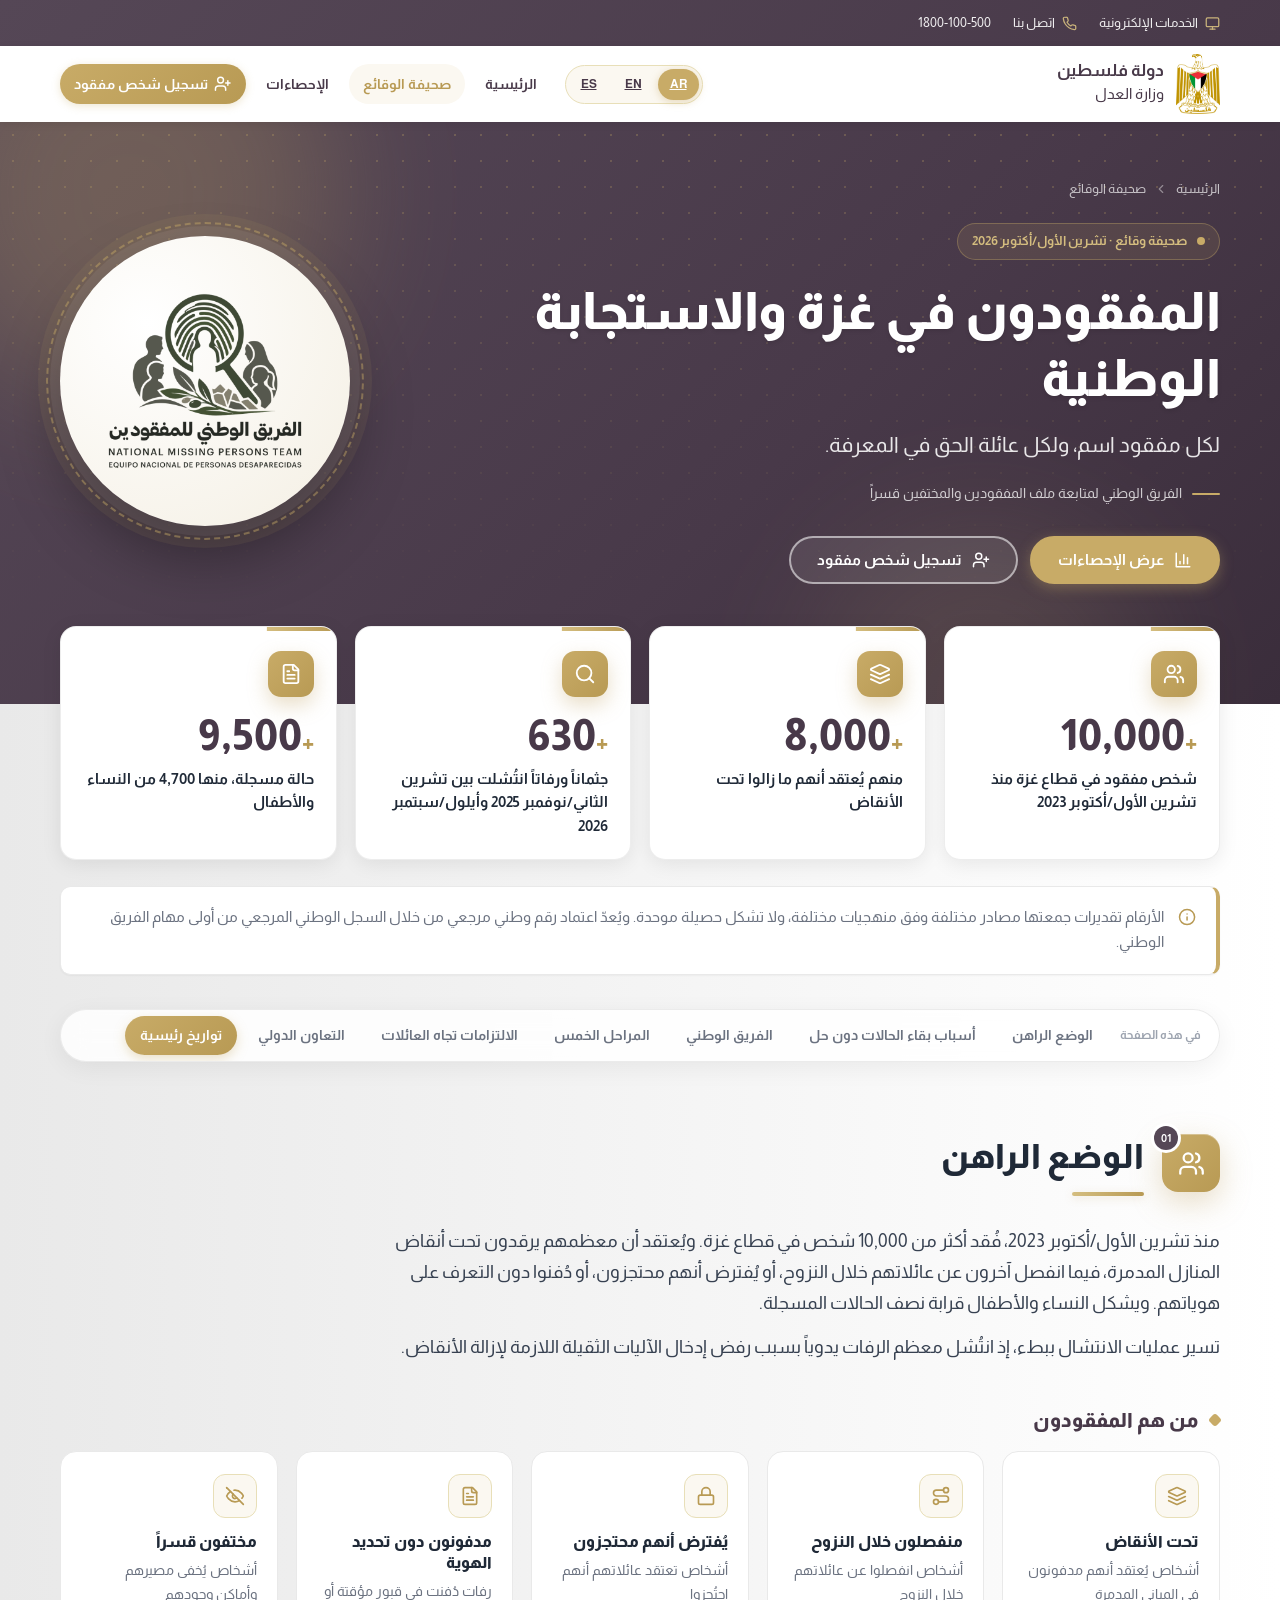
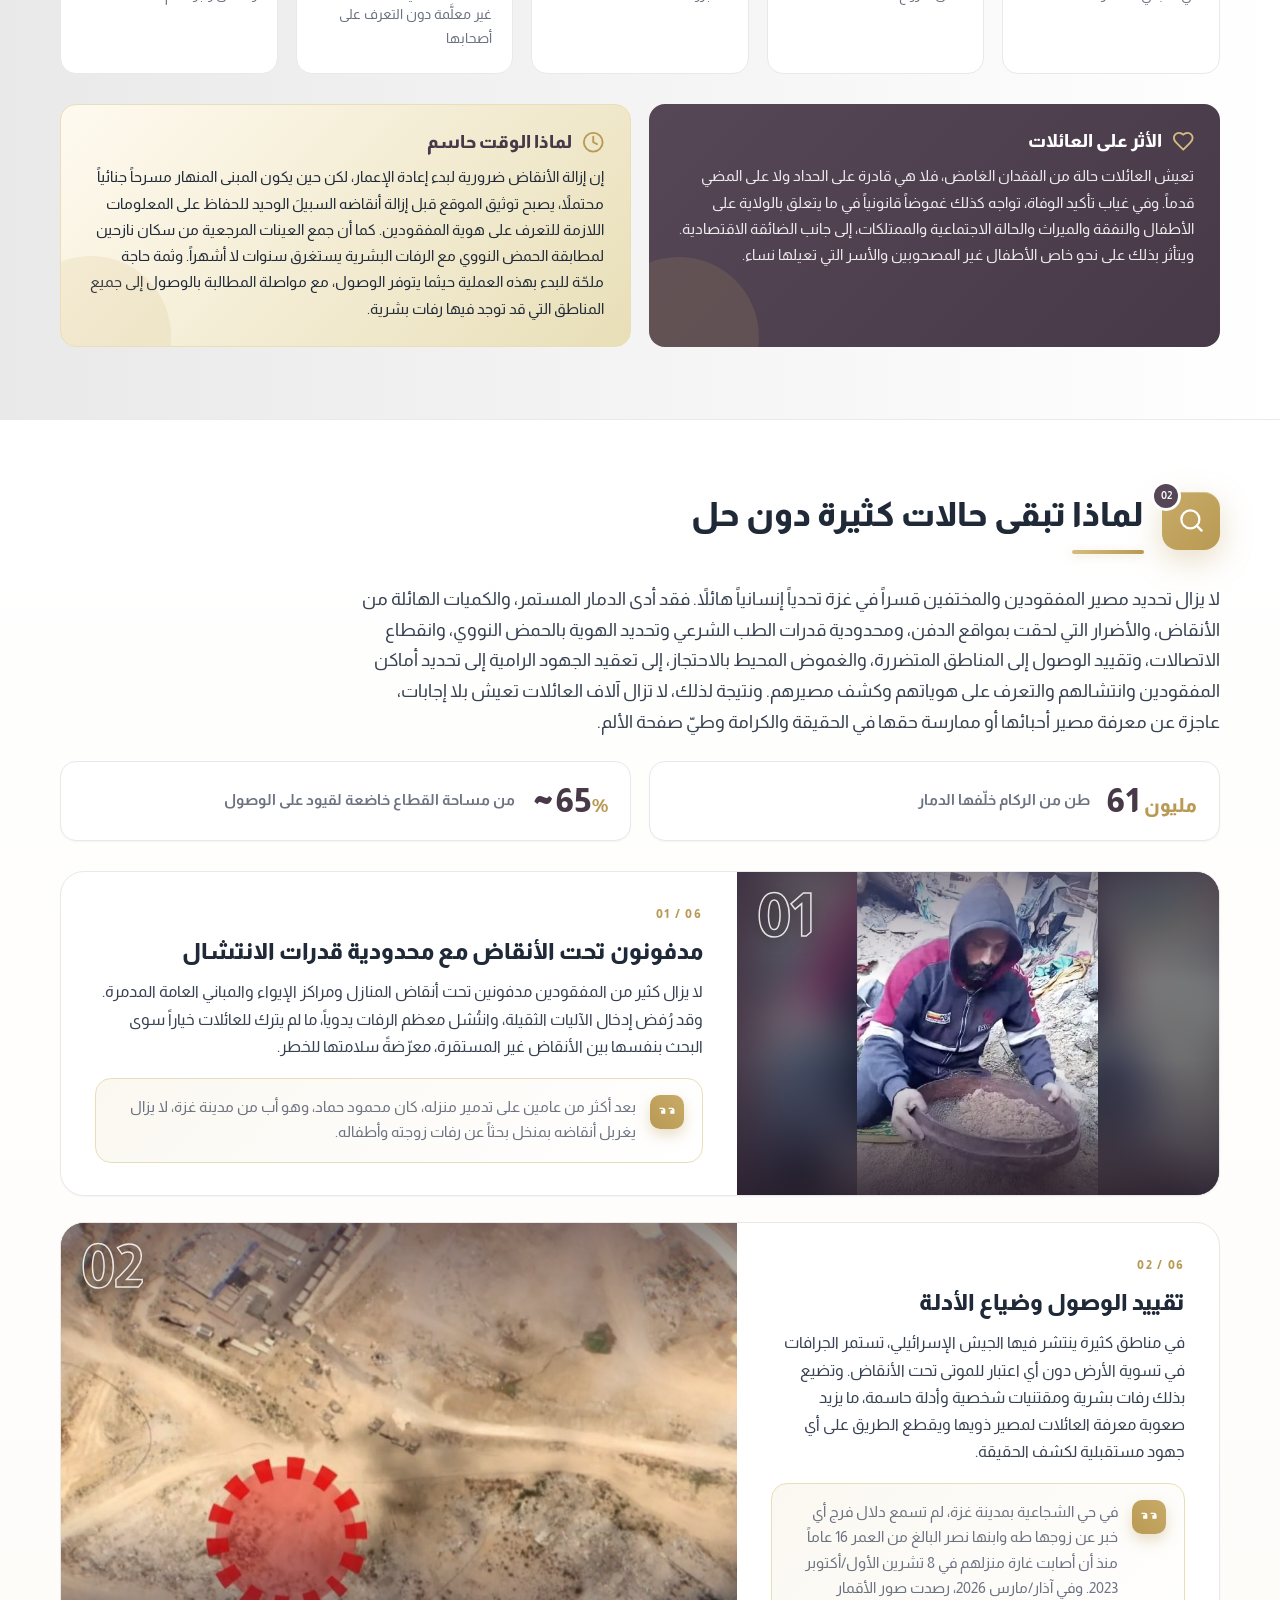
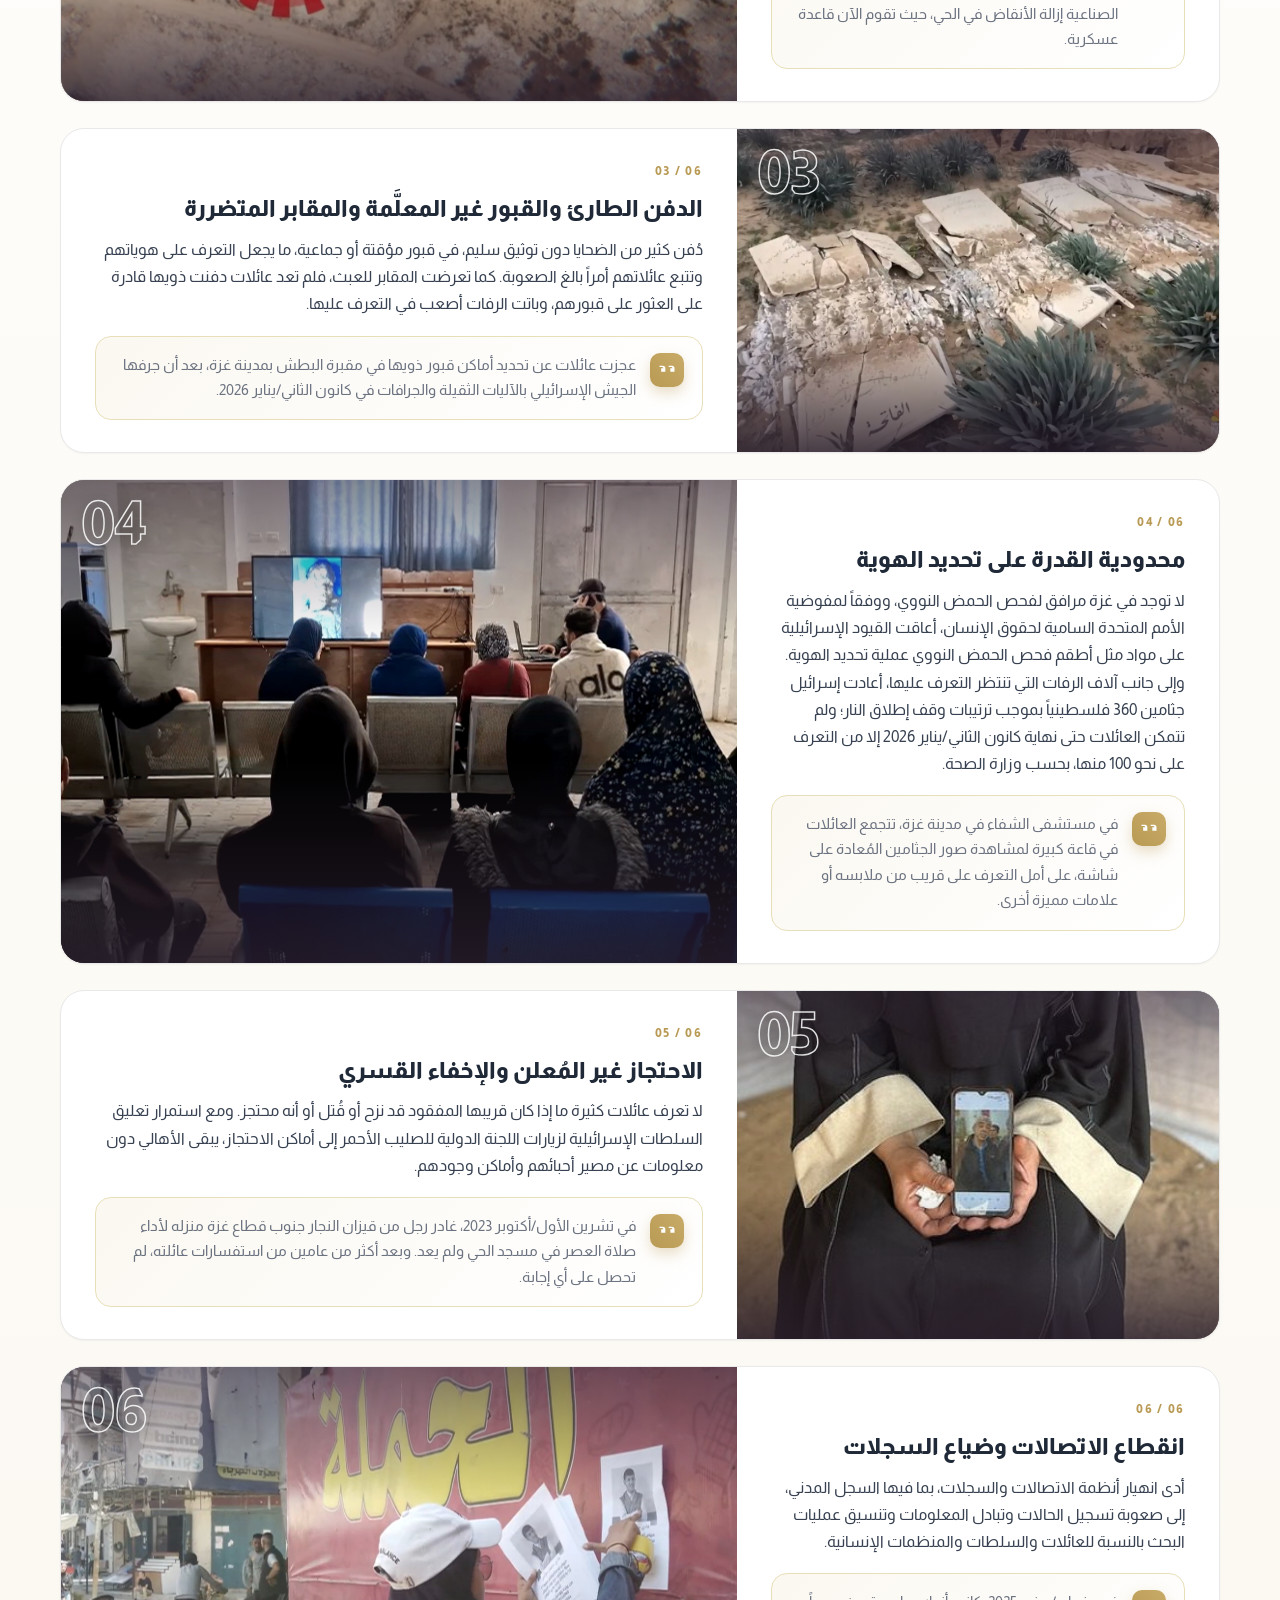
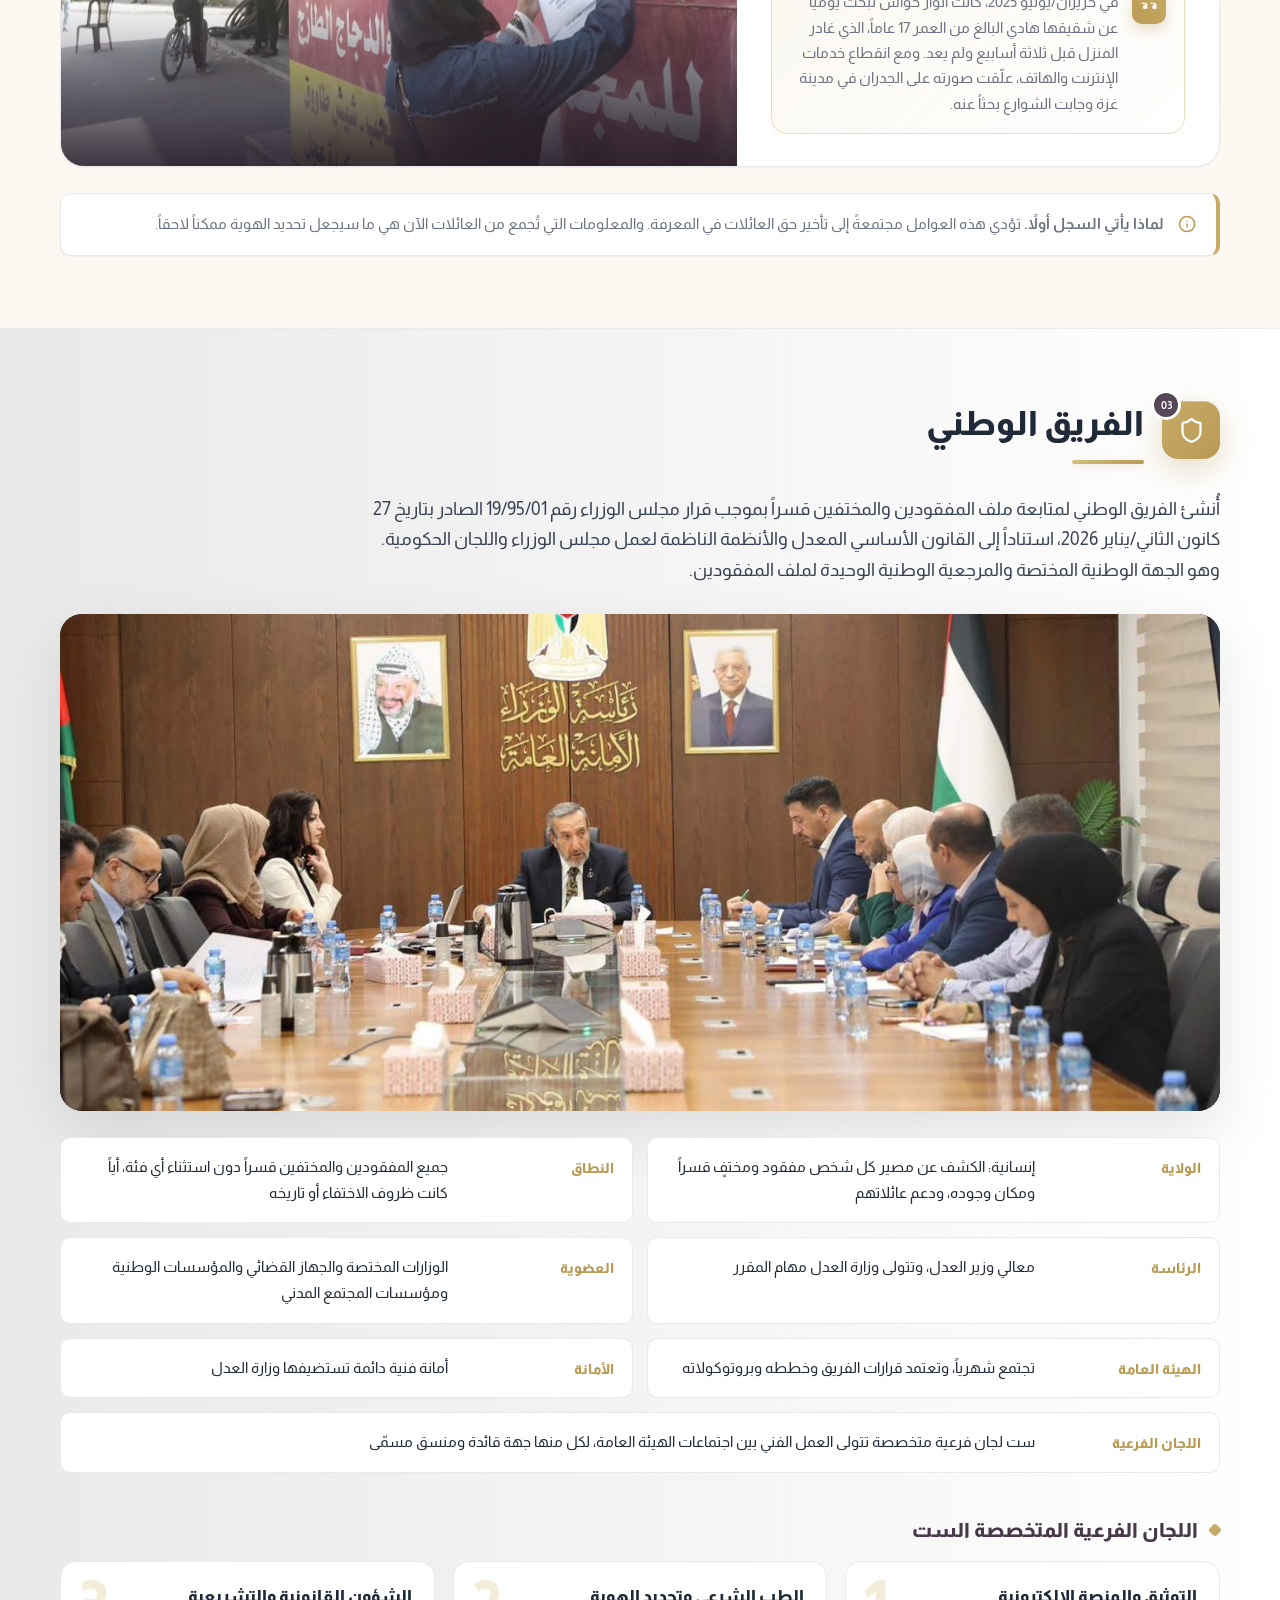
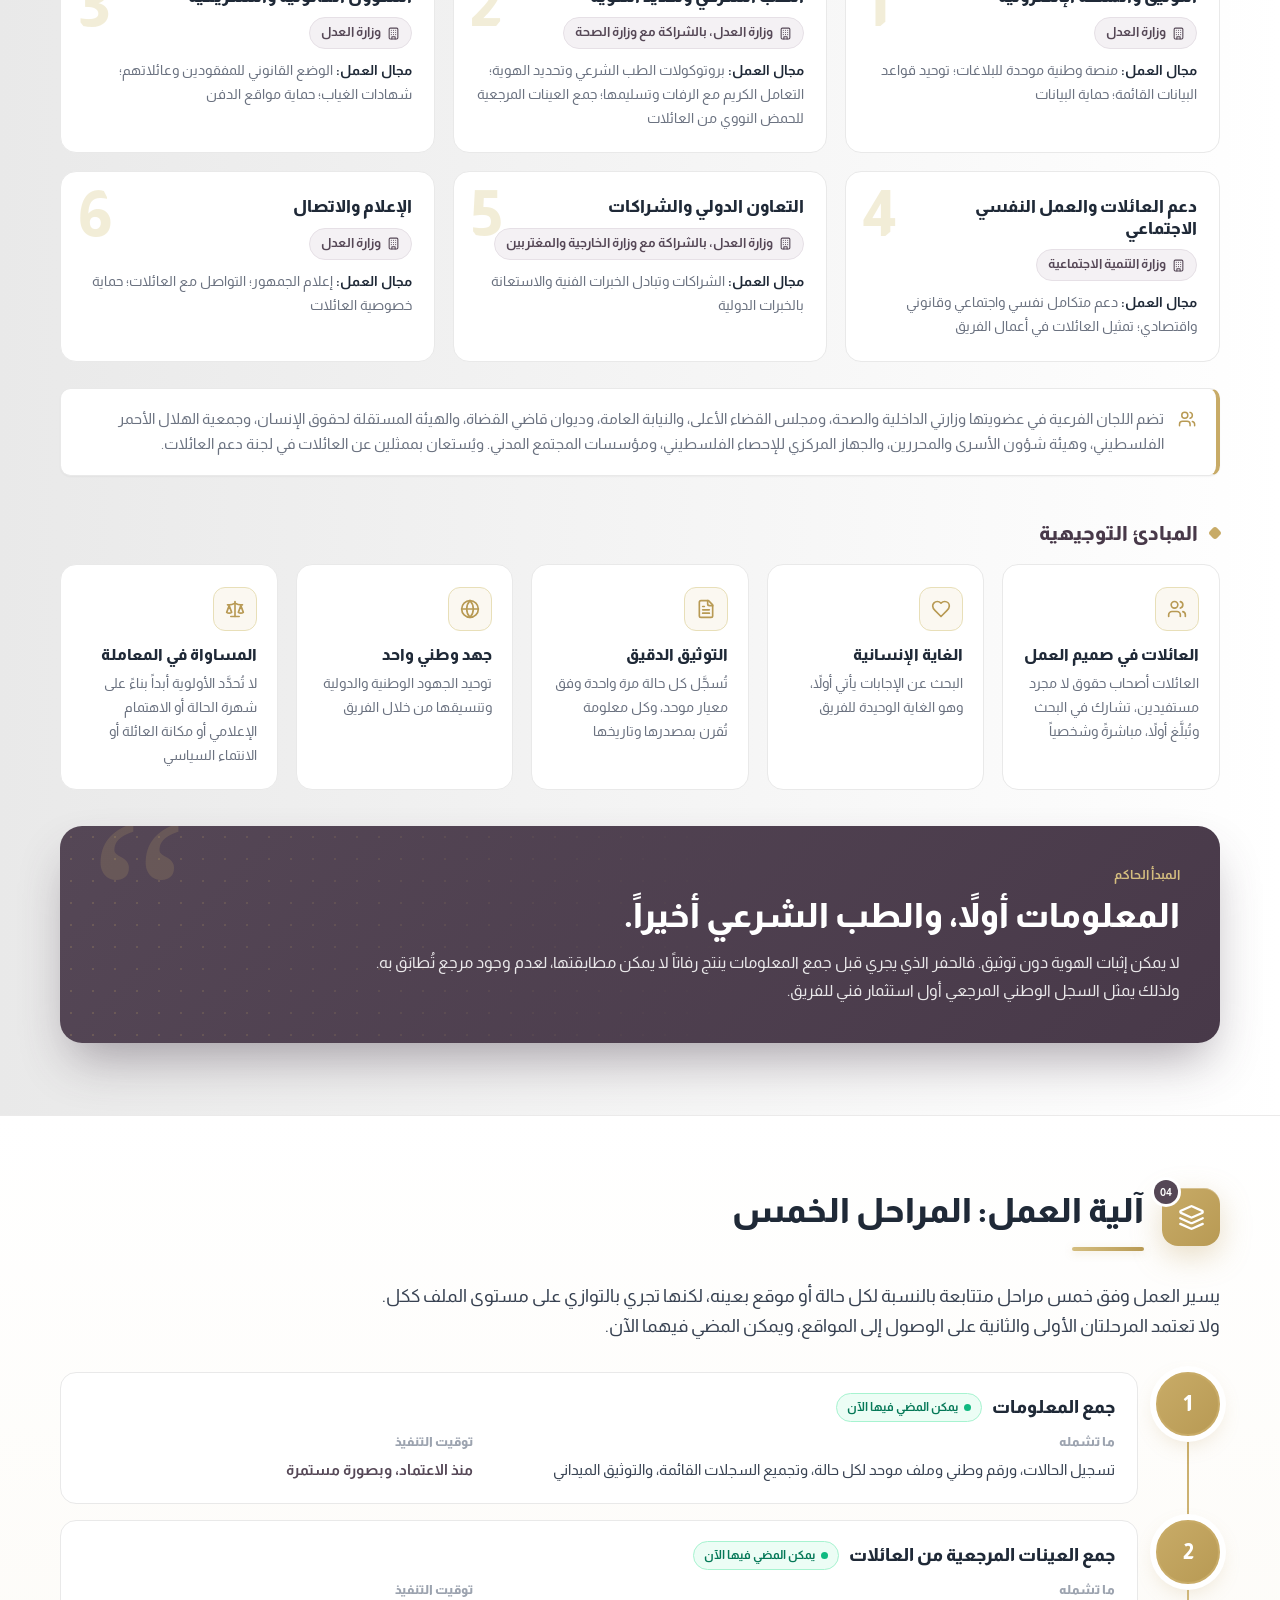
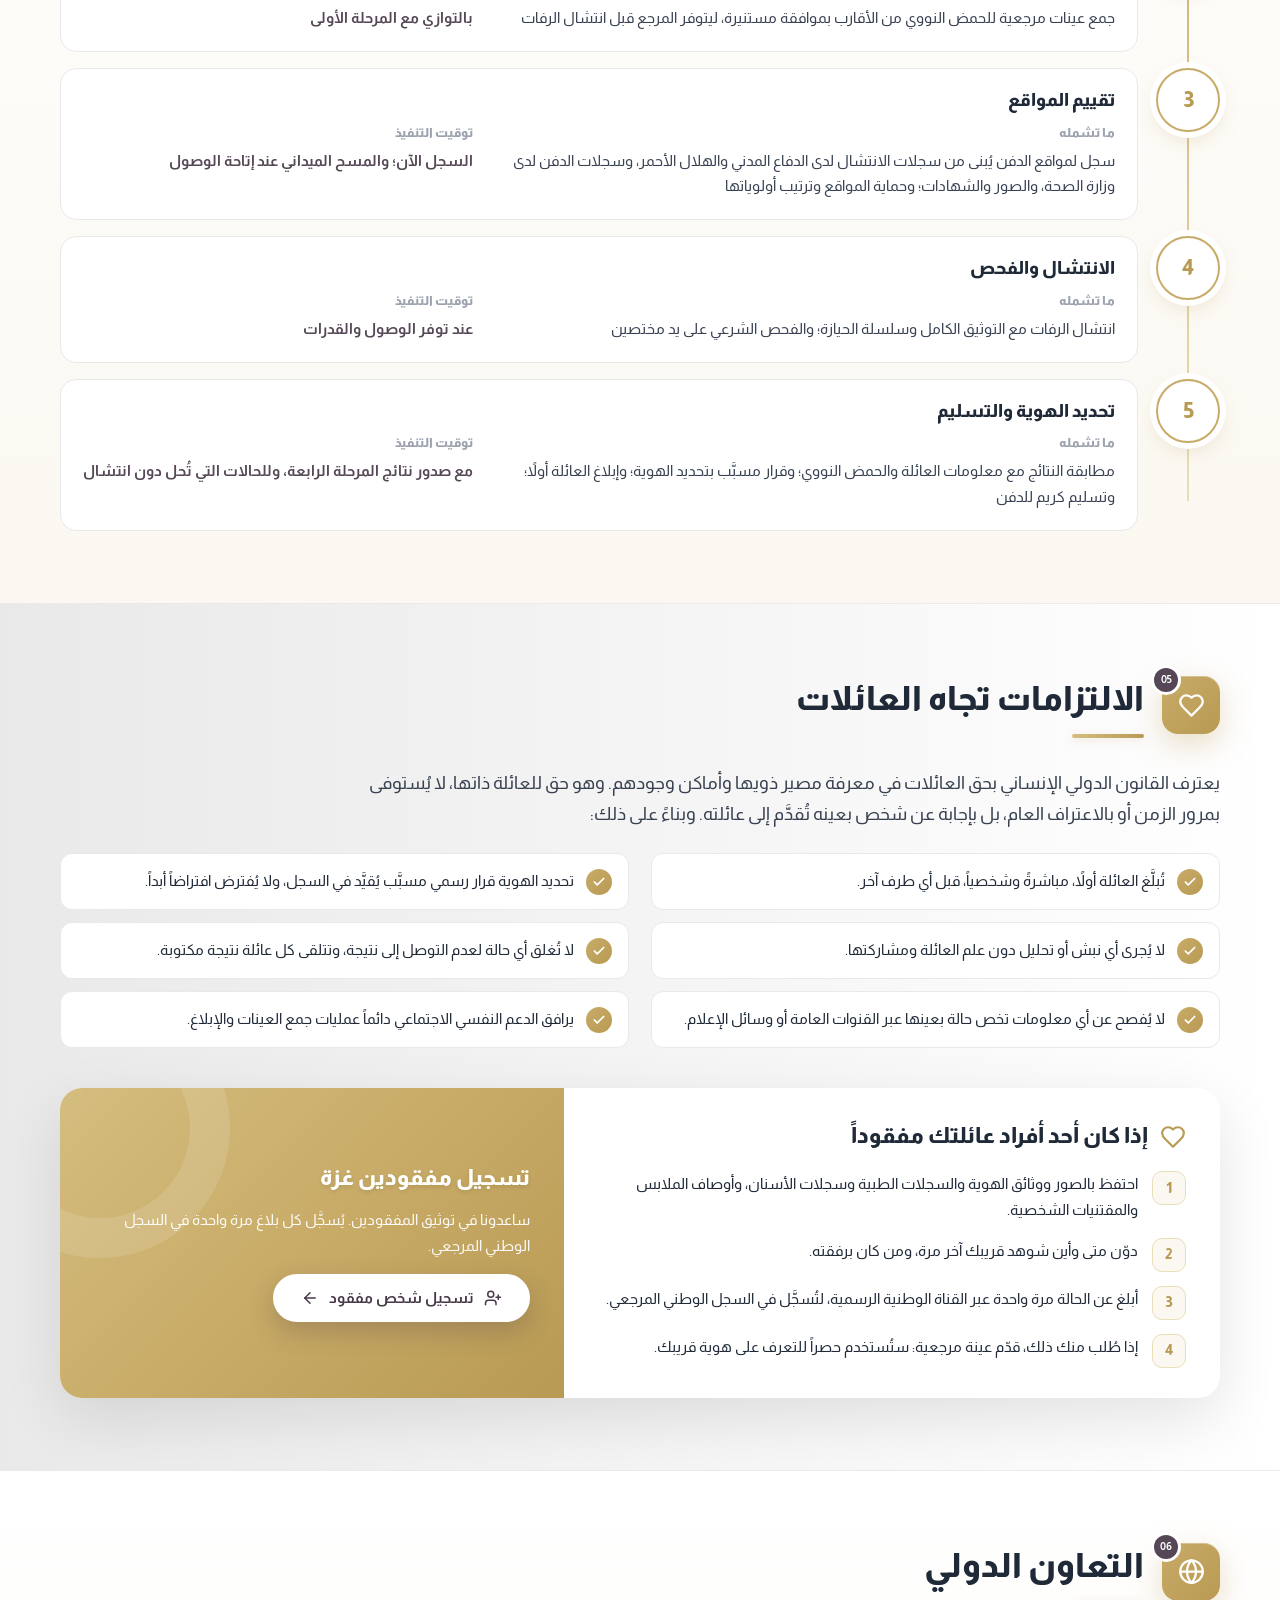
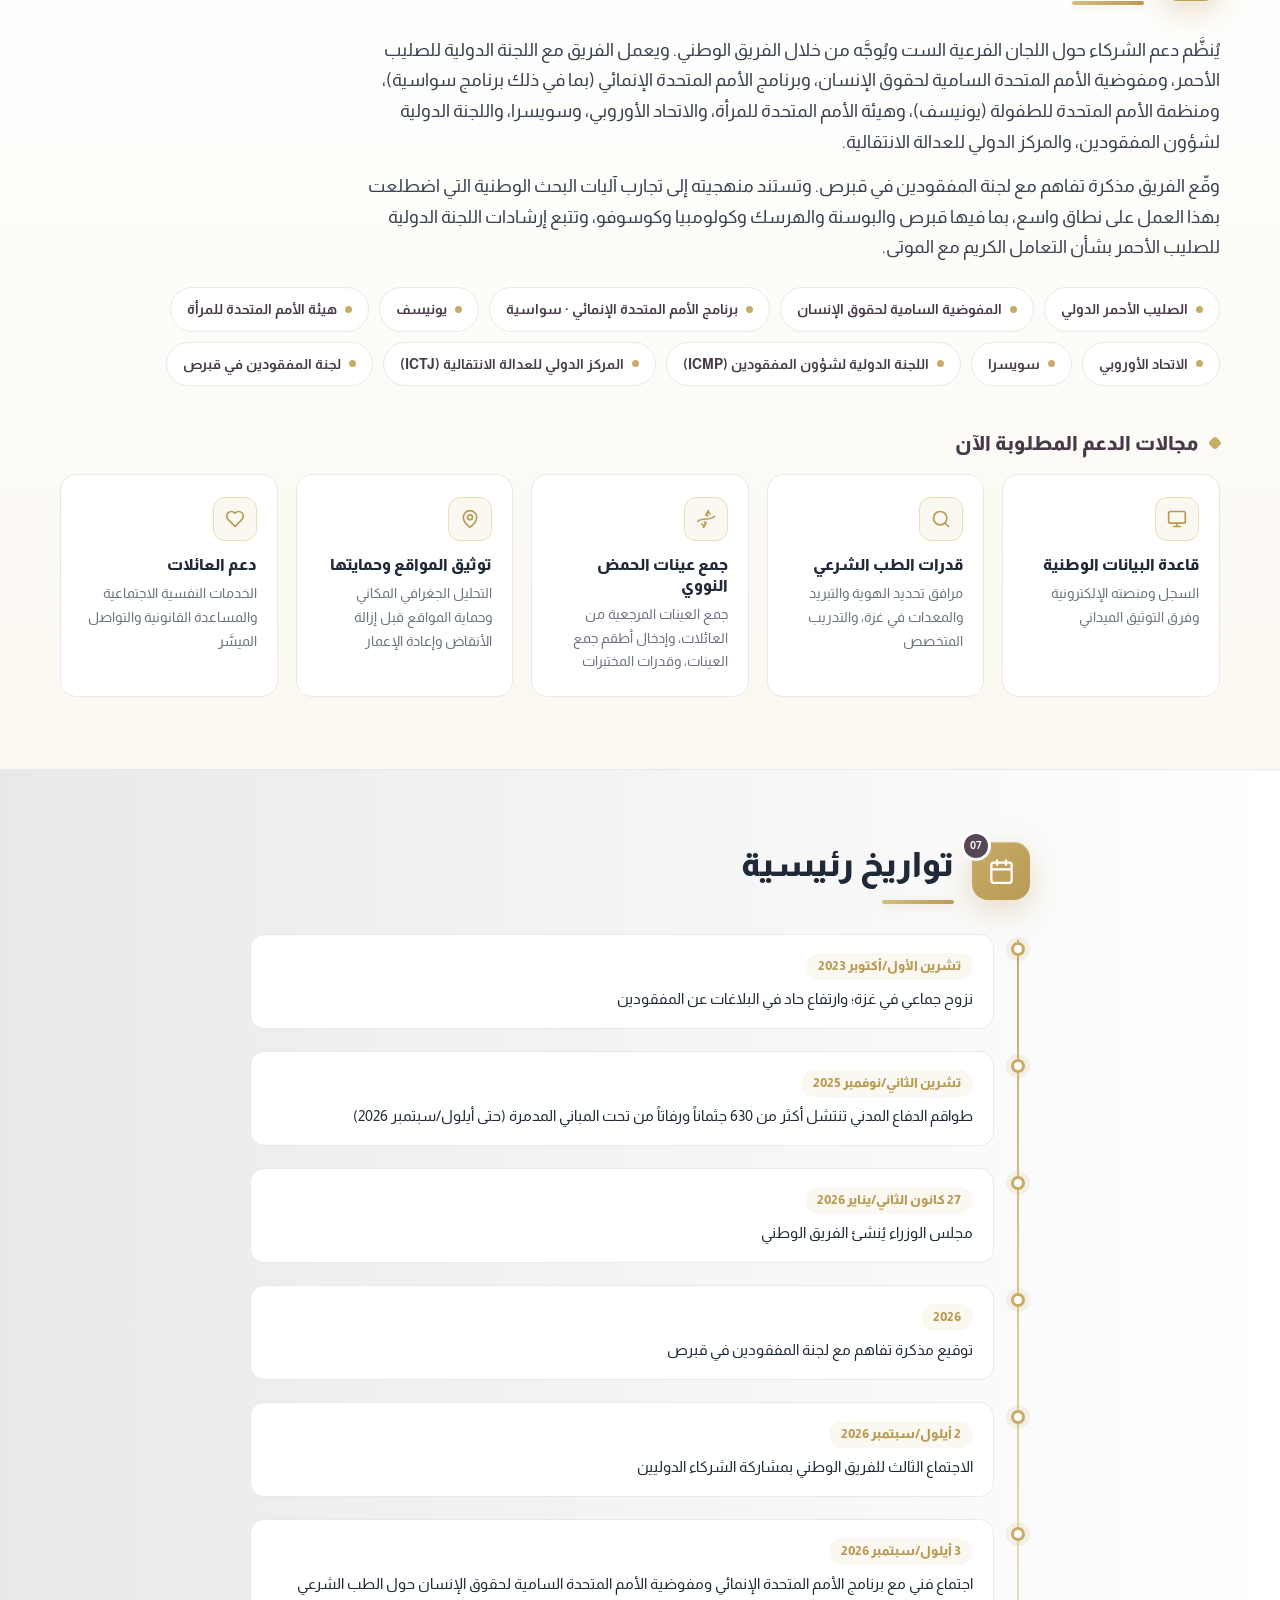
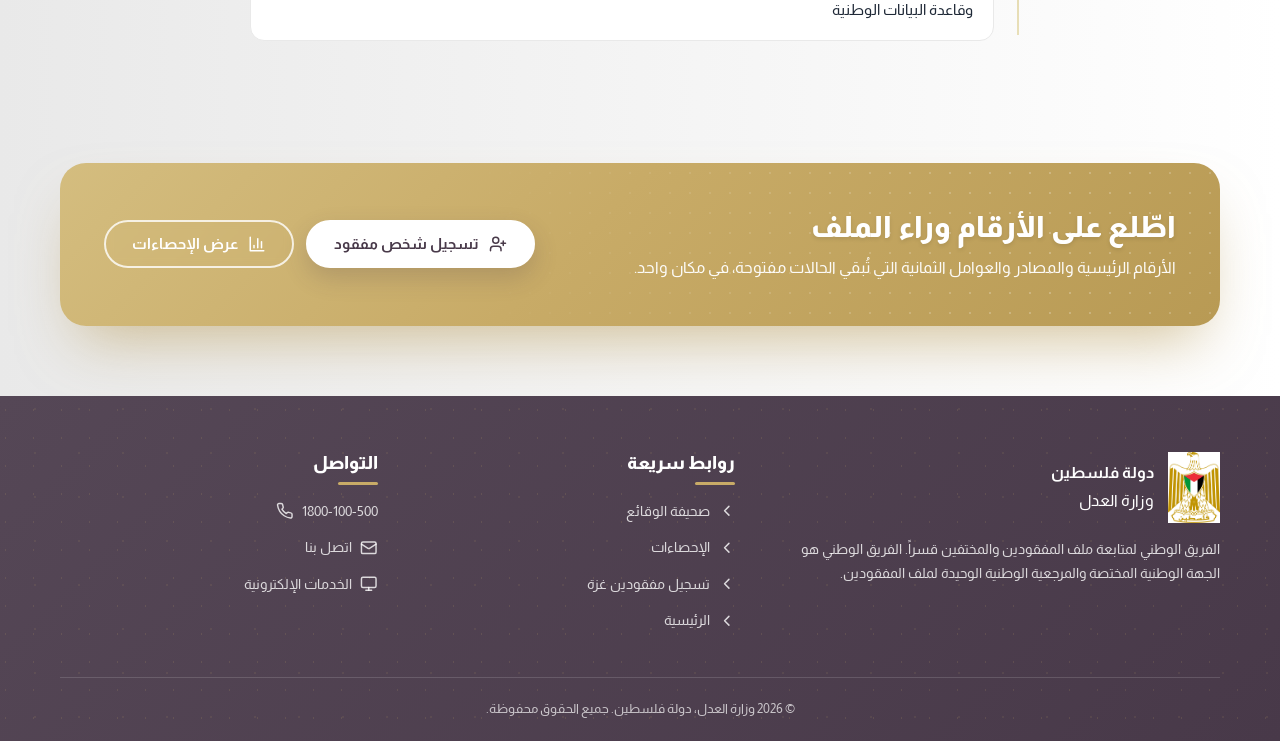
==== commit 53700999: "Update preview: print button removed, latest JS" ====
--- a/national-team-missing-persons/index.html
+++ b/national-team-missing-persons/index.html
@@ -69,7 +69,7 @@
   <div class="mp-kpis"><article class="mp-kpi" data-reveal style="--i:0"><div class="mp-kpi-icon"><svg class="mp-icon" viewBox="0 0 24 24" aria-hidden="true" focusable="false"><path d="M16 21v-2a4 4 0 0 0-4-4H6a4 4 0 0 0-4 4v2"/><circle cx="9" cy="7" r="4"/><path d="M22 21v-2a4 4 0 0 0-3-3.87"/><path d="M16 3.13a4 4 0 0 1 0 7.75"/></svg></div><span class="mp-num" data-count="10000" data-prefix="" data-suffix="+">10,000<small>+</small></span><p class="mp-kpi-label">شخص مفقود في قطاع غزة منذ تشرين الأول/أكتوبر 2023</p></article><article class="mp-kpi" data-reveal style="--i:1"><div class="mp-kpi-icon"><svg class="mp-icon" viewBox="0 0 24 24" aria-hidden="true" focusable="false"><path d="m12.83 2.18a2 2 0 0 0-1.66 0L2.6 6.08a1 1 0 0 0 0 1.83l8.58 3.91a2 2 0 0 0 1.66 0l8.58-3.9a1 1 0 0 0 0-1.83Z"/><path d="m22 17.65-9.17 4.16a2 2 0 0 1-1.66 0L2 17.65"/><path d="m22 12.65-9.17 4.16a2 2 0 0 1-1.66 0L2 12.65"/></svg></div><span class="mp-num" data-count="8000" data-prefix="" data-suffix="+">8,000<small>+</small></span><p class="mp-kpi-label">منهم يُعتقد أنهم ما زالوا تحت الأنقاض</p></article><article class="mp-kpi" data-reveal style="--i:2"><div class="mp-kpi-icon"><svg class="mp-icon" viewBox="0 0 24 24" aria-hidden="true" focusable="false"><circle cx="11" cy="11" r="8"/><path d="m21 21-4.3-4.3"/></svg></div><span class="mp-num" data-count="630" data-prefix="" data-suffix="+">630<small>+</small></span><p class="mp-kpi-label">جثماناً ورفاتاً انتُشلت بين تشرين الثاني/نوفمبر 2025 وأيلول/سبتمبر 2026</p></article><article class="mp-kpi" data-reveal style="--i:3"><div class="mp-kpi-icon"><svg class="mp-icon" viewBox="0 0 24 24" aria-hidden="true" focusable="false"><path d="M15 2H6a2 2 0 0 0-2 2v16a2 2 0 0 0 2 2h12a2 2 0 0 0 2-2V7Z"/><path d="M14 2v4a2 2 0 0 0 2 2h4"/><path d="M16 13H8"/><path d="M16 17H8"/><path d="M10 9H8"/></svg></div><span class="mp-num" data-count="9500" data-prefix="" data-suffix="+">9,500<small>+</small></span><p class="mp-kpi-label">حالة مسجلة، منها 4,700 من النساء والأطفال</p></article></div>
   <p class="mp-note" data-reveal><svg class="mp-icon" viewBox="0 0 24 24" aria-hidden="true" focusable="false"><circle cx="12" cy="12" r="10"/><path d="M12 16v-4"/><path d="M12 8h.01"/></svg><span>الأرقام تقديرات جمعتها مصادر مختلفة وفق منهجيات مختلفة، ولا تشكل حصيلة موحدة. ويُعدّ اعتماد رقم وطني مرجعي من خلال السجل الوطني المرجعي من أولى مهام الفريق الوطني.</span></p>
 </div>
-<nav class="mp-toc" aria-label="في هذه الصفحة"><div class="mp-container"><div class="mp-toc-inner"><span class="mp-toc-label">في هذه الصفحة</span><a href="#situation">الوضع الراهن</a><a href="#unresolved">أسباب بقاء الحالات دون حل</a><a href="#national-team">الفريق الوطني</a><a href="#phases">المراحل الخمس</a><a href="#families">الالتزامات تجاه العائلات</a><a href="#cooperation">التعاون الدولي</a><a href="#key-dates">تواريخ رئيسية</a><span class="mp-toc-tools"><button type="button" class="mp-iconbtn" data-print title="طباعة / حفظ بصيغة PDF" aria-label="طباعة / حفظ بصيغة PDF"><svg class="mp-icon" viewBox="0 0 24 24" aria-hidden="true" focusable="false"><path d="M6 9V2h12v7"/><path d="M6 18H4a2 2 0 0 1-2-2v-5a2 2 0 0 1 2-2h16a2 2 0 0 1 2 2v5a2 2 0 0 1-2 2h-2"/><rect x="6" y="14" width="12" height="8"/></svg></button></span></div></div></nav>
+<nav class="mp-toc" aria-label="في هذه الصفحة"><div class="mp-container"><div class="mp-toc-inner"><span class="mp-toc-label">في هذه الصفحة</span><a href="#situation">الوضع الراهن</a><a href="#unresolved">أسباب بقاء الحالات دون حل</a><a href="#national-team">الفريق الوطني</a><a href="#phases">المراحل الخمس</a><a href="#families">الالتزامات تجاه العائلات</a><a href="#cooperation">التعاون الدولي</a><a href="#key-dates">تواريخ رئيسية</a></div></div></nav>
 <main id="mp-content" class="mp-main">
 <section id="situation" class="mp-section"><div class="mp-container">
   <div class="mp-head" data-reveal><div class="mp-head-icon"><svg class="mp-icon" viewBox="0 0 24 24" aria-hidden="true" focusable="false"><path d="M16 21v-2a4 4 0 0 0-4-4H6a4 4 0 0 0-4 4v2"/><circle cx="9" cy="7" r="4"/><path d="M22 21v-2a4 4 0 0 0-3-3.87"/><path d="M16 3.13a4 4 0 0 1 0 7.75"/></svg><b>01</b></div><div><h2>الوضع الراهن</h2><span class="mp-divider"></span></div></div>
